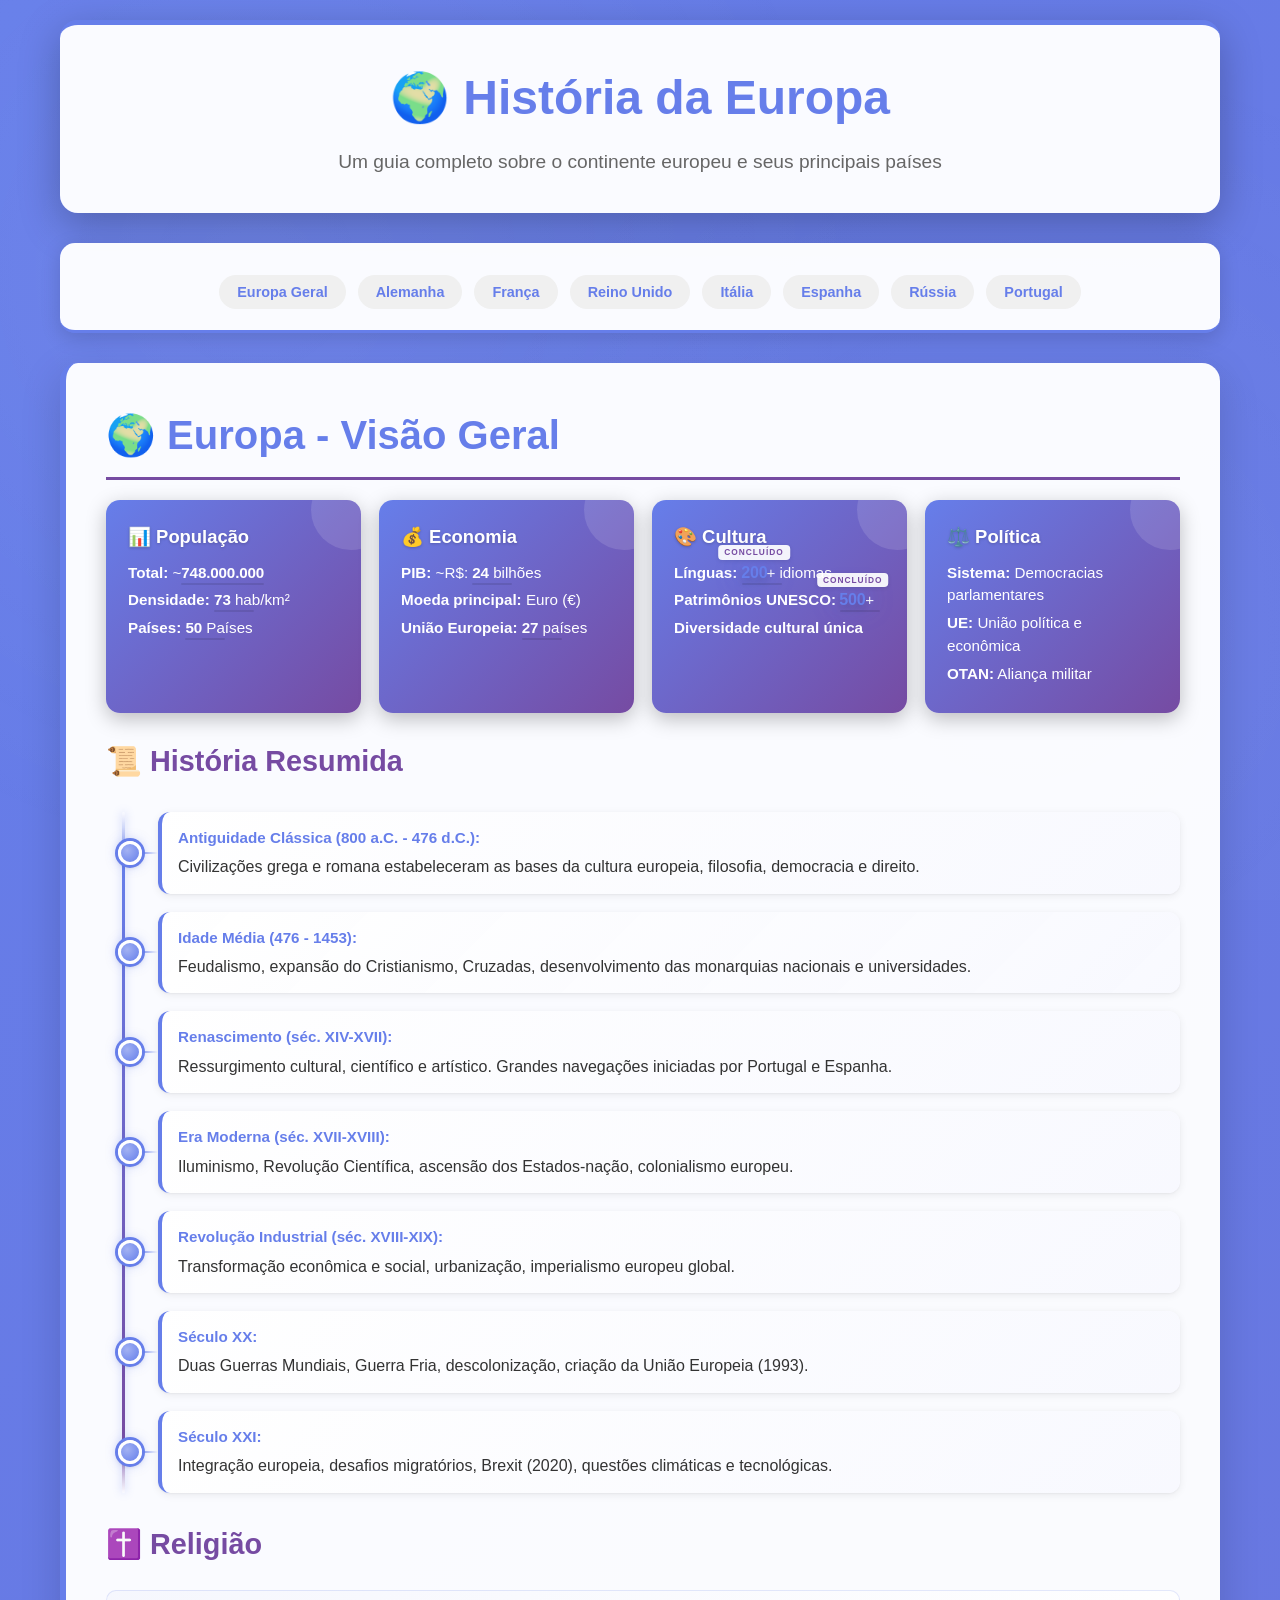
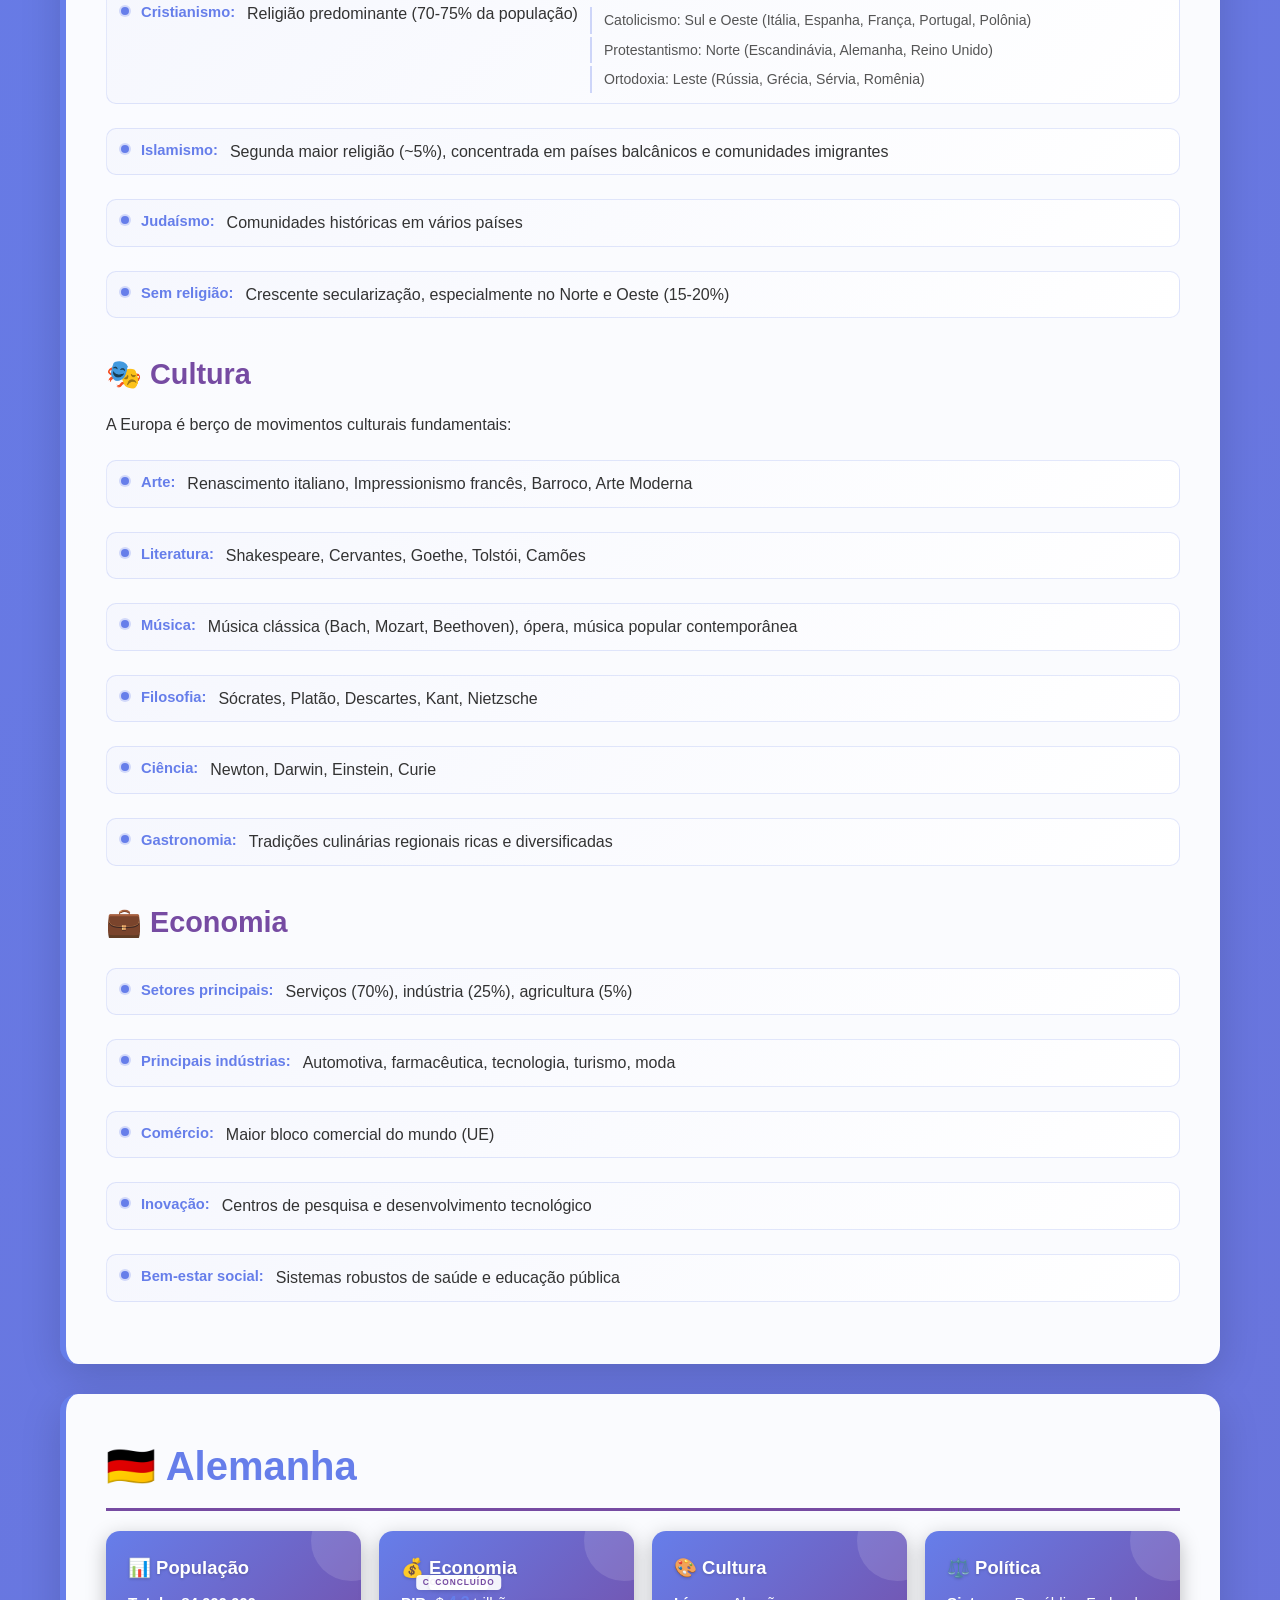
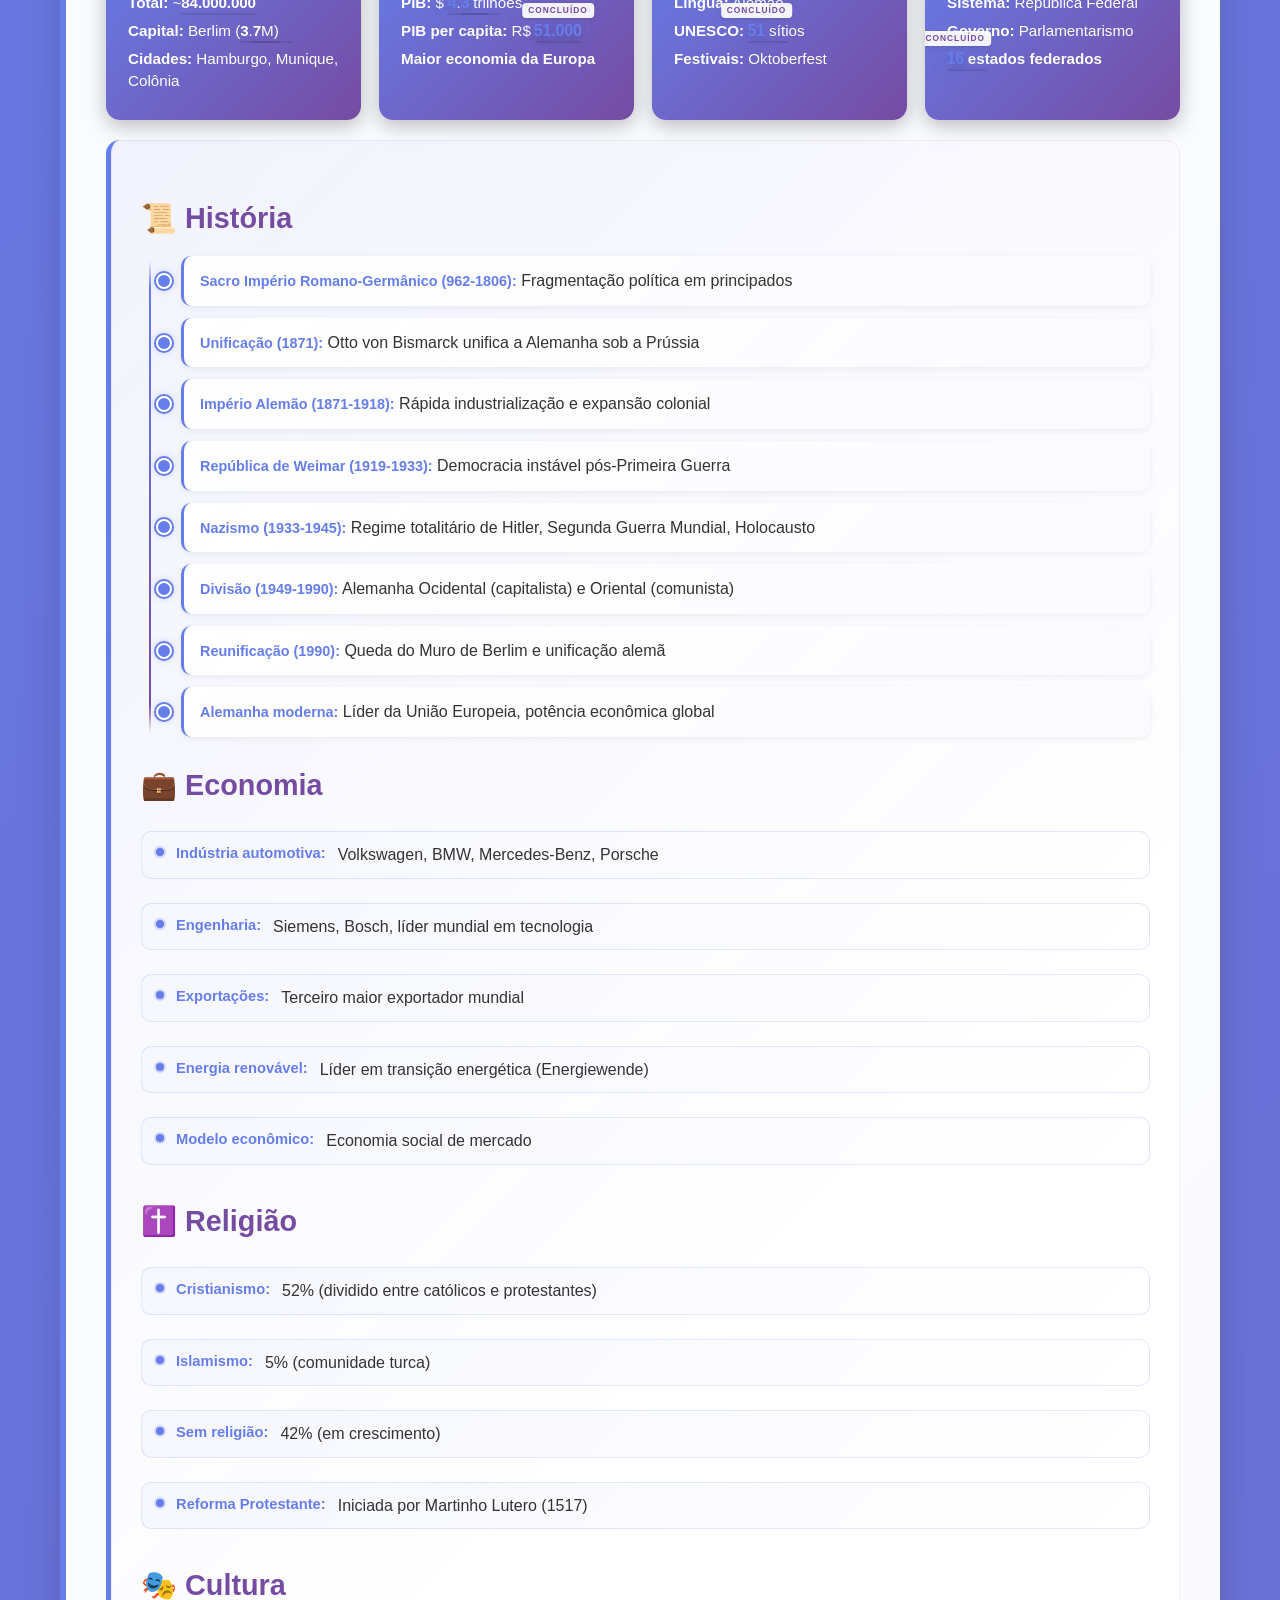
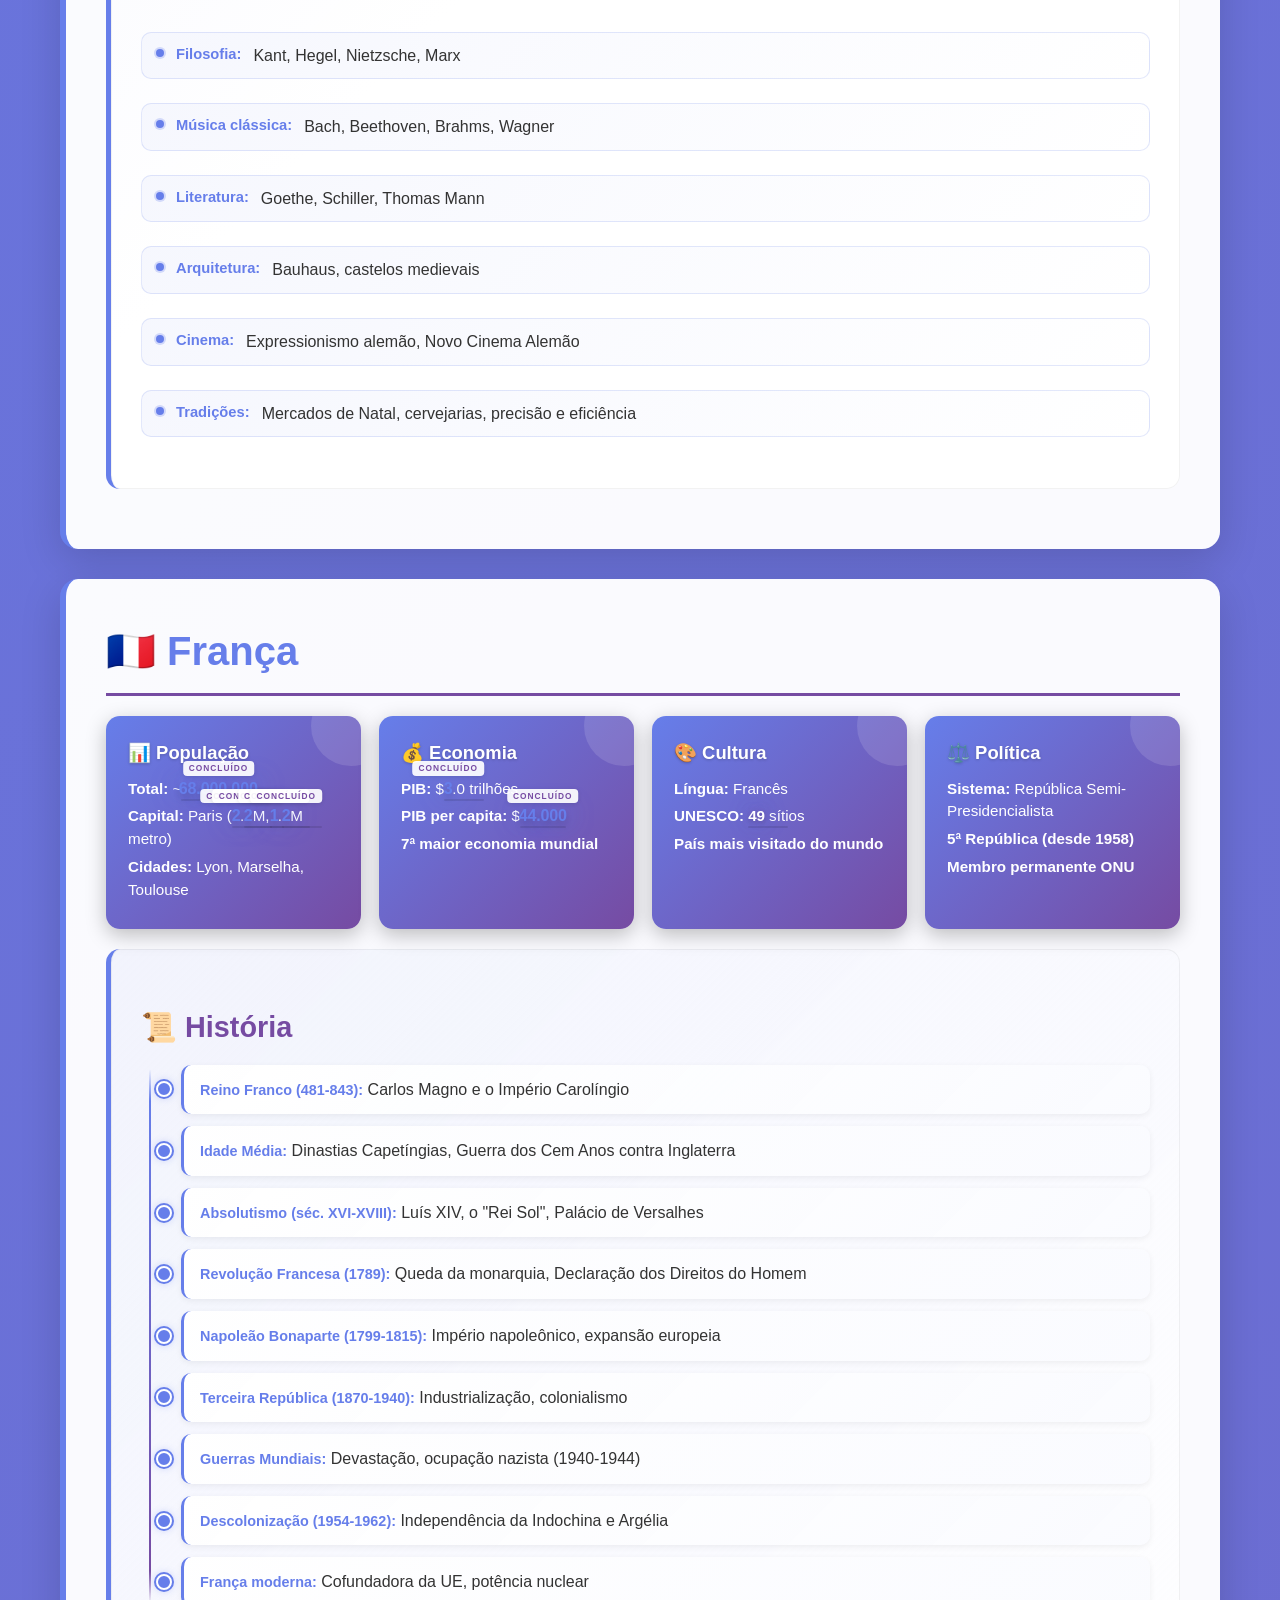
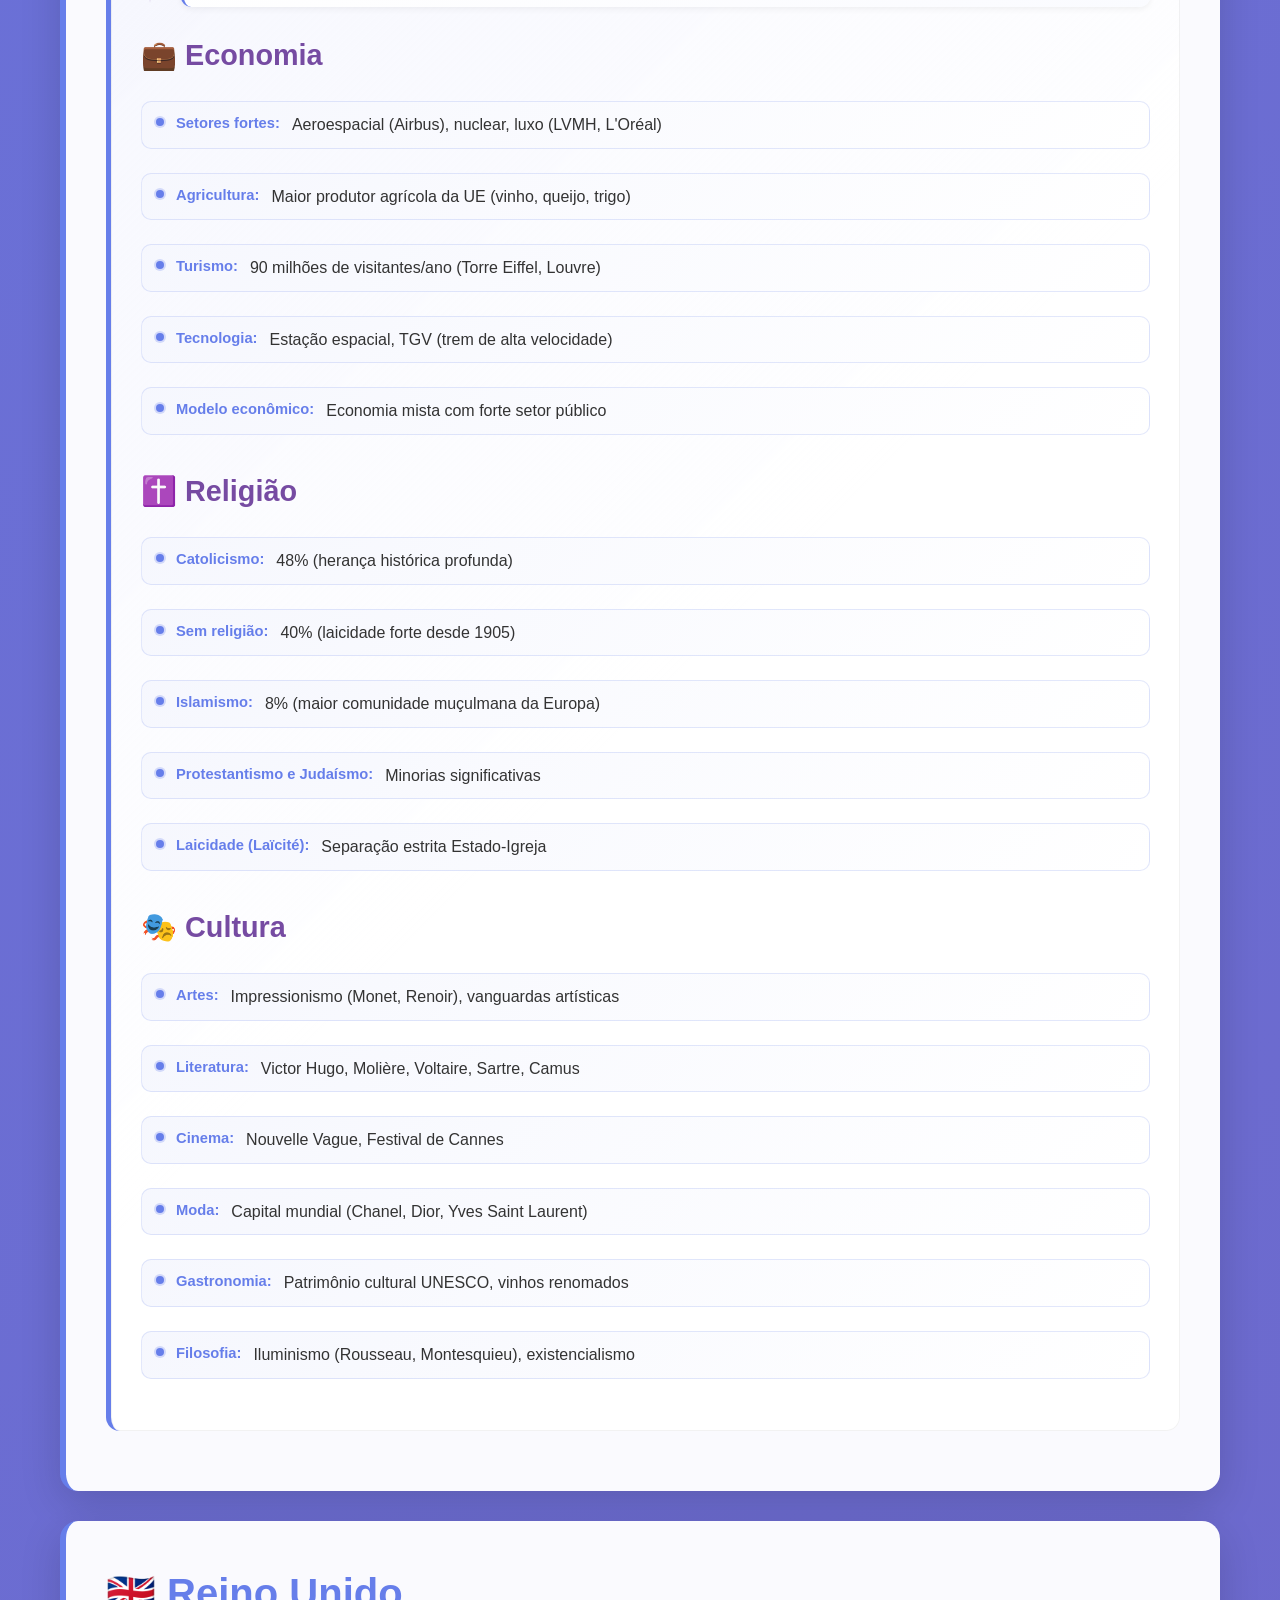
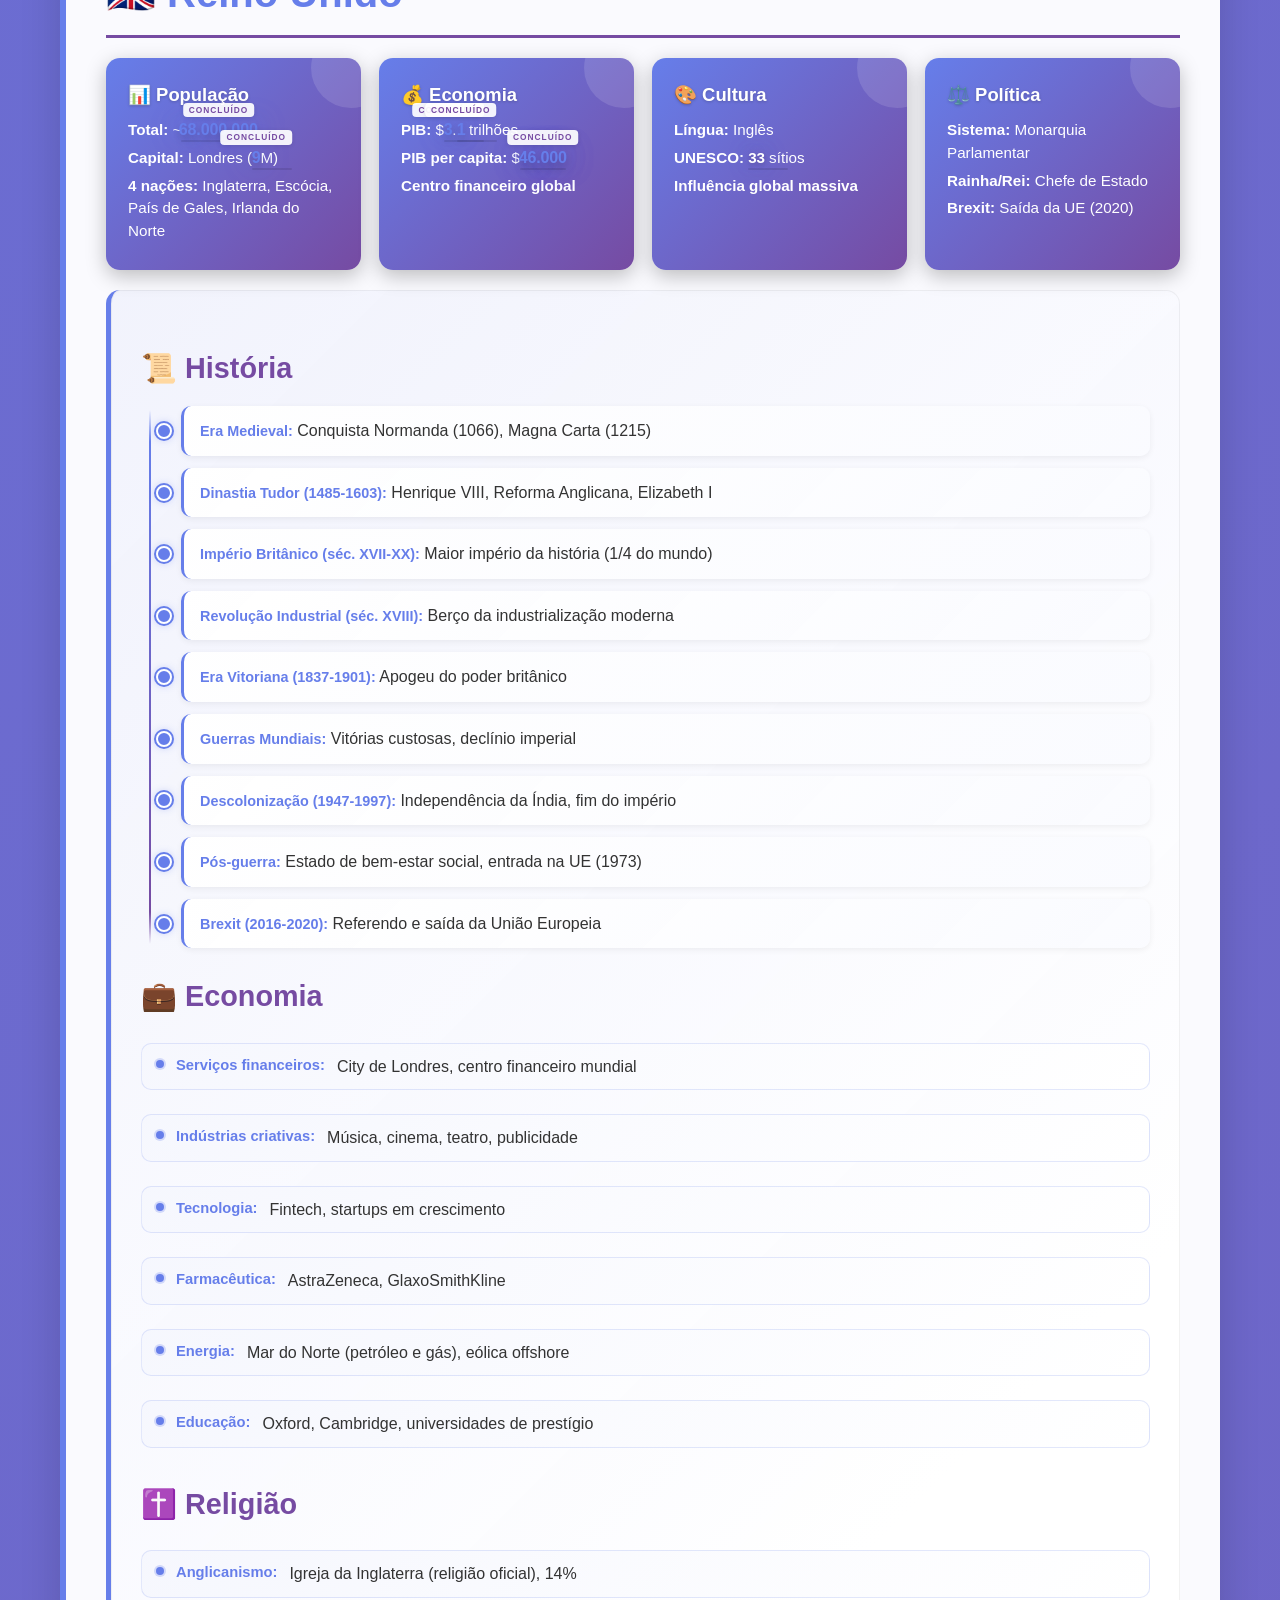
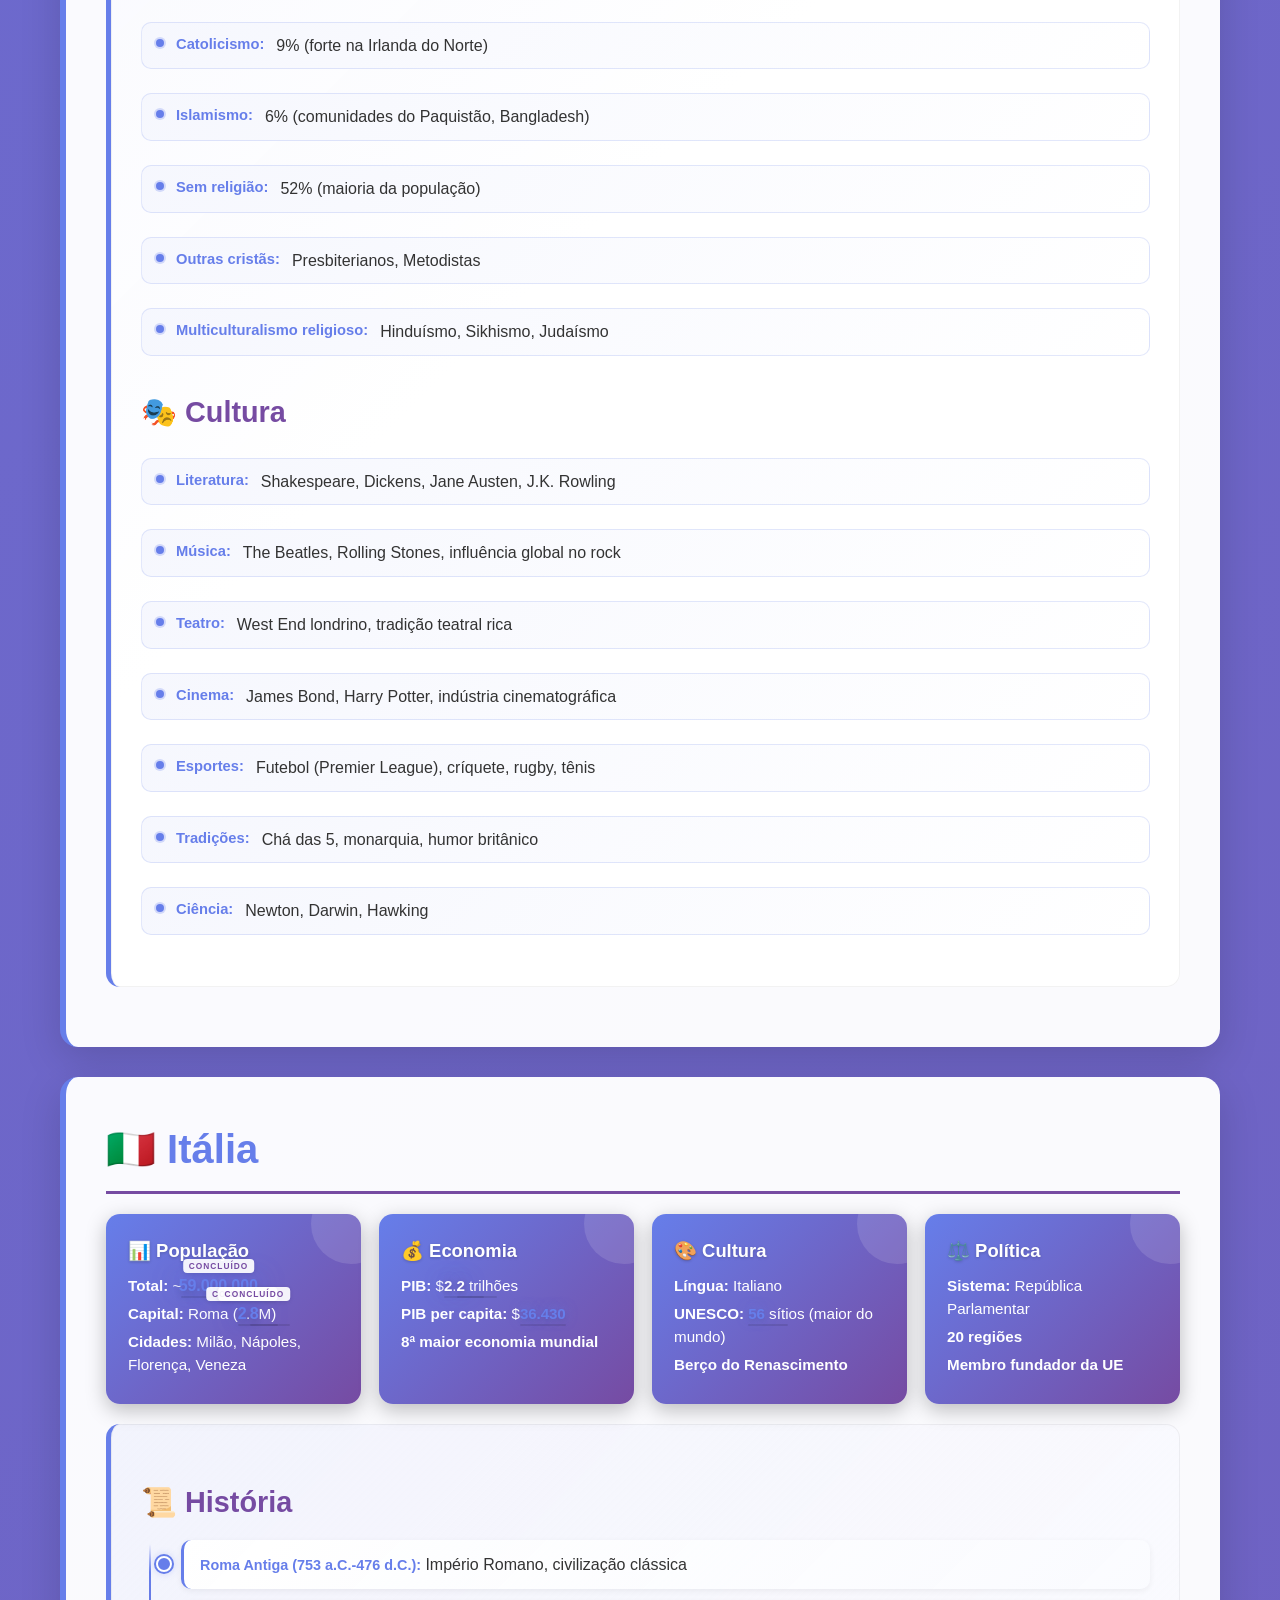
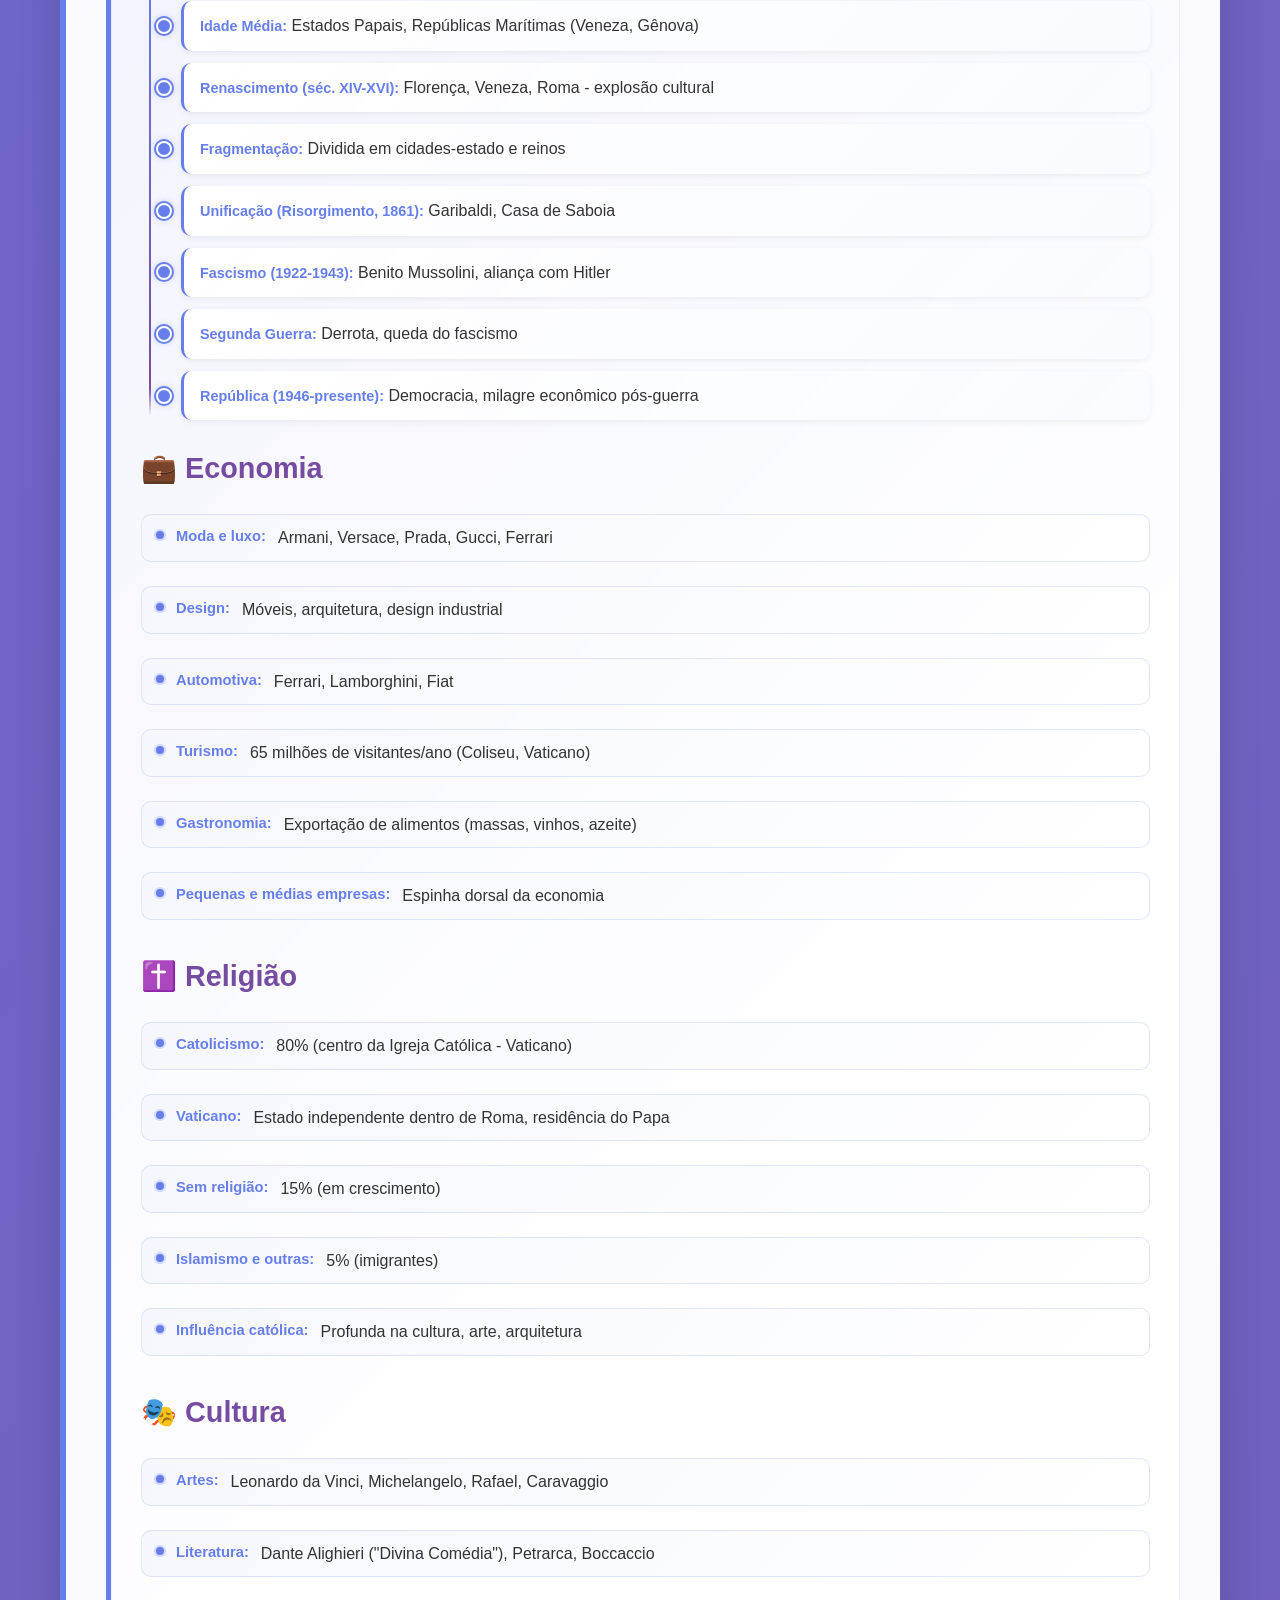
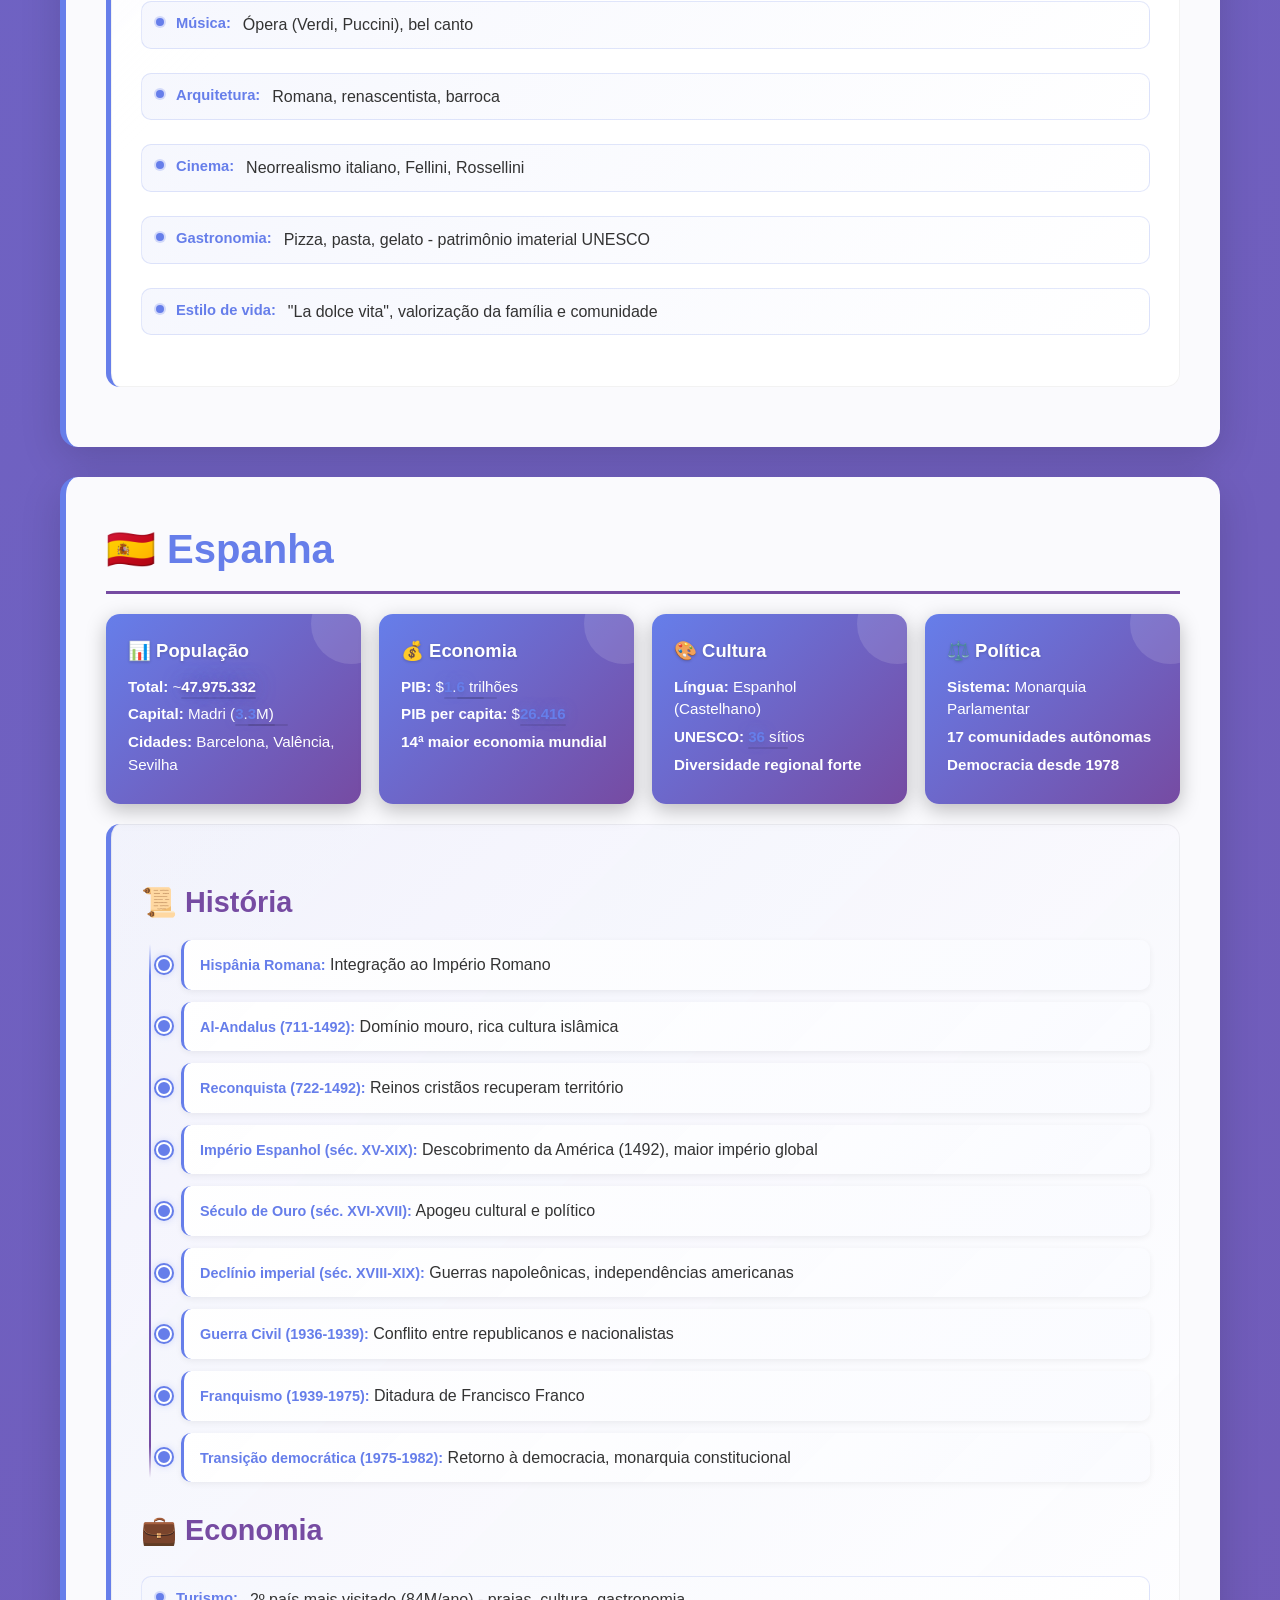
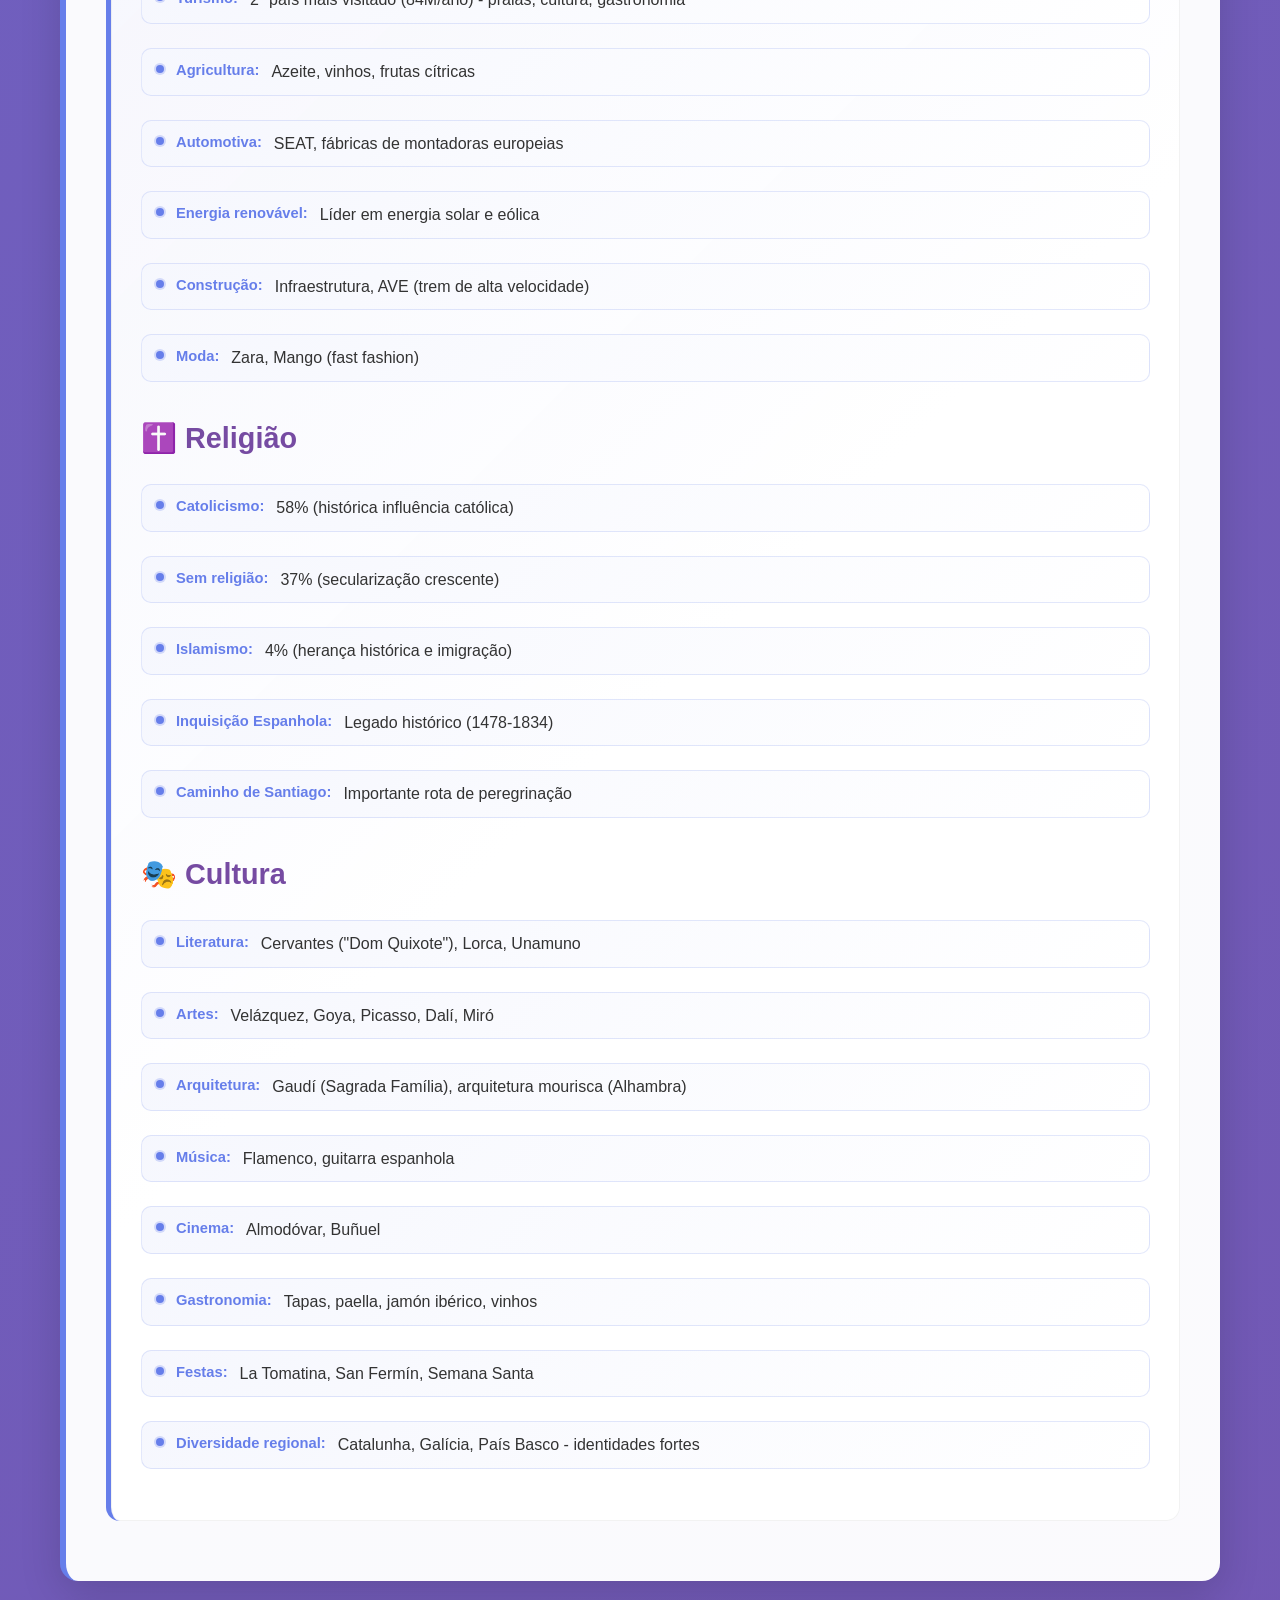
==== index2.html @ 4f0f4bb1 "Site v1" ====
<!DOCTYPE html>
<html lang="pt-BR">
<head>
    <meta charset="UTF-8">
    <meta name="viewport" content="width=device-width, initial-scale=1.0">
    <link rel="apple-touch-icon" sizes="180x180" href="favicon_4.png">
    <link rel="icon" type="image/png" sizes="32x32" href="favicon_4.png">
    <link rel="icon" type="image/png" sizes="16x16" href="favicon_4.png">
    <title>História da Europa - Guia Completo</title>
    <link rel="stylesheet" href="style2.css">
</head>
<body>
    <div id="badge-pais"></div>
    <div class="container">
        <header>
            <h1>🌍 História da Europa</h1>
            <p>Um guia completo sobre o continente europeu e seus principais países</p>
        </header>

        <nav aria-label="Seções principais">
            <button class="nav-hamburger" id="nav-hamburger" aria-label="Abrir menu" aria-expanded="false">
                <span></span><span></span><span></span>
            </button>
            <ul id="nav-lista">
                <li><a href="#europa-geral">Europa Geral</a></li>
                <li><a href="#alemanha">Alemanha</a></li>
                <li><a href="#franca">França</a></li>
                <li><a href="#reino-unido">Reino Unido</a></li>
                <li><a href="#italia">Itália</a></li>
                <li><a href="#espanha">Espanha</a></li>
                <li><a href="#russia">Rússia</a></li>
                <li><a href="#portugal">Portugal</a></li>
            </ul>
        </nav>

        <!-- EUROPA GERAL -->
        <section id="europa-geral" class="section">
            <h2>🌍 Europa - Visão Geral</h2>
            
            <div class="info-grid">
                <div class="info-card">
                    <h4>📊 População</h4>
                    <p><strong>Total:</strong> ~<span class="contador" data-valor="748000000"></span></p>
                    <p><strong>Densidade:</strong> <span class="contador" data-valor="73" data-duracao="2500"></span> hab/km²</p>
                    <p><strong>Países:</strong> <span class="contador" data-valor="50" data-duracao="3000"></span> Países</p>
                </div>
                <div class="info-card">
                    <h4>💰 Economia</h4>
                    <p><strong>PIB:</strong> ~R$: <span class="contador" data-valor="24" data-duracao="3500"></span> bilhões</p>
                    <p><strong>Moeda principal:</strong> Euro (€)</p>
                    <p><strong>União Europeia:</strong> <span class="contador" data-valor="27" data-duracao="4000"></span> países</p>
                </div>
                <div class="info-card">
                    <h4>🎨 Cultura</h4>
                    <p><strong>Línguas:</strong> <span class="contador" data-valor="200" data-duracao="4500"></span>+ idiomas</p>
                    <p><strong>Patrimônios UNESCO:</strong> <span class="contador" data-valor="500" data-duracao="5000"></span>+</p>
                    <p><strong>Diversidade cultural única</strong></p>
                </div>
                <div class="info-card">
                    <h4>⚖️ Política</h4>
                    <p><strong>Sistema:</strong> Democracias parlamentares</p>
                    <p><strong>UE:</strong> União política e econômica</p>
                    <p><strong>OTAN:</strong> Aliança militar</p>
                </div>
            </div>

            <h3>📜 História Resumida</h3>
            <div class="timeline">
                <div class="timeline-item">
                    <strong>Antiguidade Clássica (800 a.C. - 476 d.C.):</strong> Civilizações grega e romana estabeleceram as bases da cultura europeia, filosofia, democracia e direito.
                </div>
                <div class="timeline-item">
                    <strong>Idade Média (476 - 1453):</strong> Feudalismo, expansão do Cristianismo, Cruzadas, desenvolvimento das monarquias nacionais e universidades.
                </div>
                <div class="timeline-item">
                    <strong>Renascimento (séc. XIV-XVII):</strong> Ressurgimento cultural, científico e artístico. Grandes navegações iniciadas por Portugal e Espanha.
                </div>
                <div class="timeline-item">
                    <strong>Era Moderna (séc. XVII-XVIII):</strong> Iluminismo, Revolução Científica, ascensão dos Estados-nação, colonialismo europeu.
                </div>
                <div class="timeline-item">
                    <strong>Revolução Industrial (séc. XVIII-XIX):</strong> Transformação econômica e social, urbanização, imperialismo europeu global.
                </div>
                <div class="timeline-item">
                    <strong>Século XX:</strong> Duas Guerras Mundiais, Guerra Fria, descolonização, criação da União Europeia (1993).
                </div>
                <div class="timeline-item">
                    <strong>Século XXI:</strong> Integração europeia, desafios migratórios, Brexit (2020), questões climáticas e tecnológicas.
                </div>
            </div>

            <h3>✝️ Religião</h3>
            <ul class="lista-conteudo">
                <li class="item-conteudo"><strong>Cristianismo:</strong> Religião predominante (70-75% da população)
                        <ul>
                            <li>Catolicismo: Sul e Oeste (Itália, Espanha, França, Portugal, Polônia)</li>
                            <li>Protestantismo: Norte (Escandinávia, Alemanha, Reino Unido)</li>
                            <li>Ortodoxia: Leste (Rússia, Grécia, Sérvia, Romênia)</li>
                        </ul>
                    </li>
                <li class="item-conteudo"><strong>Islamismo:</strong> Segunda maior religião (~5%), concentrada em países balcânicos e comunidades imigrantes</li>
                <li class="item-conteudo"><strong>Judaísmo:</strong> Comunidades históricas em vários países</li>
                <li class="item-conteudo"><strong>Sem religião:</strong> Crescente secularização, especialmente no Norte e Oeste (15-20%)</li>
            </ul>

            <h3>🎭 Cultura</h3>
            <p>A Europa é berço de movimentos culturais fundamentais:</p>
            <ul class="lista-conteudo">
                <li class="item-conteudo"><strong>Arte:</strong> Renascimento italiano, Impressionismo francês, Barroco, Arte Moderna</li>
                <li class="item-conteudo"><strong>Literatura:</strong> Shakespeare, Cervantes, Goethe, Tolstói, Camões</li>
                <li class="item-conteudo"><strong>Música:</strong> Música clássica (Bach, Mozart, Beethoven), ópera, música popular contemporânea</li>
                <li class="item-conteudo"><strong>Filosofia:</strong> Sócrates, Platão, Descartes, Kant, Nietzsche</li>
                <li class="item-conteudo"><strong>Ciência:</strong> Newton, Darwin, Einstein, Curie</li>
                <li class="item-conteudo"><strong>Gastronomia:</strong> Tradições culinárias regionais ricas e diversificadas</li>
            </ul>

            <h3>💼 Economia</h3>
            <ul class="lista-conteudo">
                <li class="item-conteudo"><strong>Setores principais:</strong> Serviços (70%), indústria (25%), agricultura (5%)</li>
                <li class="item-conteudo"><strong>Principais indústrias:</strong> Automotiva, farmacêutica, tecnologia, turismo, moda</li>
                <li class="item-conteudo"><strong>Comércio:</strong> Maior bloco comercial do mundo (UE)</li>
                <li class="item-conteudo"><strong>Inovação:</strong> Centros de pesquisa e desenvolvimento tecnológico</li>
                <li class="item-conteudo"><strong>Bem-estar social:</strong> Sistemas robustos de saúde e educação pública</li>
            </ul>
        </section>

        <!-- ALEMANHA -->
        <section id="alemanha" class="section">
            <h2>🇩🇪 Alemanha</h2>
            
            <div class="info-grid">
                <div class="info-card">
                    <h4>📊 População</h4>
                    <p><strong>Total:</strong> ~<span class="contador" data-valor="84000000">0</span></p>
                    <p><strong>Capital:</strong> Berlim (<span class="contador" data-valor="3" data-duracao="2500"></span></span>.<span class="contador" data-valor="7" data-duracao="2500">0</span>M)</p>
                    <p><strong>Cidades:</strong> Hamburgo, Munique, Colônia</p>
                </div>
                <div class="info-card">
                    <h4>💰 Economia</h4>
                    <p><strong>PIB:</strong> $ <span class="contador" data-valor="4" data-duracao="3000"> 0</span>.<span class="contador" data-valor="3" data-duracao="3000"></span> trilhões</p>
                    <p><strong>PIB per capita:</strong> R$ <span class="contador" data-valor="51000" data-duracao="3500"></span></p>
                    <p><strong>Maior economia da Europa</strong></p>
                </div>
                <div class="info-card">
                    <h4>🎨 Cultura</h4>
                    <p><strong>Língua:</strong> Alemão</p>
                    <p><strong>UNESCO:</strong> <span class="contador" data-valor="51" data-duracao="4000"></span> sítios</p>
                    <p><strong>Festivais:</strong> Oktoberfest</p>
                </div>
                <div class="info-card">
                    <h4>⚖️ Política</h4>
                    <p><strong>Sistema:</strong> República Federal</p>
                    <p><strong>Governo:</strong> Parlamentarismo</p>
                    <p><strong><span class="contador" data-valor="16" data-duracao="4500"></span> estados federados</strong></p>
                </div>
            </div>

            <div class="country-card">
                <h3>📜 História</h3>
                <ul class="timeline-historia">
                    <li class="item-historia"><strong>Sacro Império Romano-Germânico (962-1806):</strong> Fragmentação política em principados</li>
                    <li class="item-historia"><strong>Unificação (1871):</strong> Otto von Bismarck unifica a Alemanha sob a Prússia</li>
                    <li class="item-historia"><strong>Império Alemão (1871-1918):</strong> Rápida industrialização e expansão colonial</li>
                    <li class="item-historia"><strong>República de Weimar (1919-1933):</strong> Democracia instável pós-Primeira Guerra</li>
                    <li class="item-historia"><strong>Nazismo (1933-1945):</strong> Regime totalitário de Hitler, Segunda Guerra Mundial, Holocausto</li>
                    <li class="item-historia"><strong>Divisão (1949-1990):</strong> Alemanha Ocidental (capitalista) e Oriental (comunista)</li>
                    <li class="item-historia"><strong>Reunificação (1990):</strong> Queda do Muro de Berlim e unificação alemã</li>
                    <li class="item-historia"><strong>Alemanha moderna:</strong> Líder da União Europeia, potência econômica global</li>
                </ul>

                <h3>💼 Economia</h3>
                <ul class="lista-conteudo">
                    <li class="item-conteudo"><strong>Indústria automotiva:</strong> Volkswagen, BMW, Mercedes-Benz, Porsche</li>
                    <li class="item-conteudo"><strong>Engenharia:</strong> Siemens, Bosch, líder mundial em tecnologia</li>
                    <li class="item-conteudo"><strong>Exportações:</strong> Terceiro maior exportador mundial</li>
                    <li class="item-conteudo"><strong>Energia renovável:</strong> Líder em transição energética (Energiewende)</li>
                    <li class="item-conteudo"><strong>Modelo econômico:</strong> Economia social de mercado</li>
                </ul>

                <h3>✝️ Religião</h3>
                <ul class="lista-conteudo">
                    <li class="item-conteudo"><strong>Cristianismo:</strong> 52% (dividido entre católicos e protestantes)</li>
                    <li class="item-conteudo"><strong>Islamismo:</strong> 5% (comunidade turca)</li>
                    <li class="item-conteudo"><strong>Sem religião:</strong> 42% (em crescimento)</li>
                    <li class="item-conteudo"><strong>Reforma Protestante:</strong> Iniciada por Martinho Lutero (1517)</li>
                </ul>

                <h3>🎭 Cultura</h3>
                <ul class="lista-conteudo">
                    <li class="item-conteudo"><strong>Filosofia:</strong> Kant, Hegel, Nietzsche, Marx</li>
                    <li class="item-conteudo"><strong>Música clássica:</strong> Bach, Beethoven, Brahms, Wagner</li>
                    <li class="item-conteudo"><strong>Literatura:</strong> Goethe, Schiller, Thomas Mann</li>
                    <li class="item-conteudo"><strong>Arquitetura:</strong> Bauhaus, castelos medievais</li>
                    <li class="item-conteudo"><strong>Cinema:</strong> Expressionismo alemão, Novo Cinema Alemão</li>
                    <li class="item-conteudo"><strong>Tradições:</strong> Mercados de Natal, cervejarias, precisão e eficiência</li>
                </ul>
            </div>
        </section>

        <!-- FRANÇA -->
        <section id="franca" class="section">
            <h2>🇫🇷 França</h2>
            
            <div class="info-grid">
                <div class="info-card">
                    <h4>📊 População</h4>
                    <p><strong>Total:</strong> ~<span class="contador" data-valor="68000000">0</span></p>
                    <p><strong>Capital:</strong> Paris (<span class="contador" data-valor="2" data-duracao="2500">0</span>.<span class="contador" data-valor="2" data-duracao="2500">0</span>M,<span class="contador" data-valor="1" data-duracao="3000">0</span>.<span class="contador" data-valor="2" data-duracao="3000">0</span>M metro)</p>
                    <p><strong>Cidades:</strong> Lyon, Marselha, Toulouse</p>
                </div>
                <div class="info-card">
                    <h4>💰 Economia</h4>
                    <p><strong>PIB:</strong> $<span class="contador" data-valor="3" data-duracao="3500">0</span>.0 trilhões</p>
                    <p><strong>PIB per capita:</strong> $<span class="contador" data-valor="44000" data-duracao="4000"></span></p>
                    <p><strong>7ª maior economia mundial</strong></p>
                </div>
                <div class="info-card">
                    <h4>🎨 Cultura</h4>
                    <p><strong>Língua:</strong> Francês</p>
                    <p><strong>UNESCO:</strong> <span class="contador" data-valor="49" data-duracao="4500">0</span> sítios</p>
                    <p><strong>País mais visitado do mundo</strong></p>
                </div>
                <div class="info-card">
                    <h4>⚖️ Política</h4>
                    <p><strong>Sistema:</strong> República Semi-Presidencialista</p>
                    <p><strong>5ª República (desde 1958)</strong></p>
                    <p><strong>Membro permanente ONU</strong></p>
                </div>
            </div>

            <div class="country-card">
                <h3>📜 História</h3>
                <ul class="timeline-historia">
                    <li class="item-historia"><strong>Reino Franco (481-843):</strong> Carlos Magno e o Império Carolíngio</li>
                    <li class="item-historia"><strong>Idade Média:</strong> Dinastias Capetíngias, Guerra dos Cem Anos contra Inglaterra</li>
                    <li class="item-historia"><strong>Absolutismo (séc. XVI-XVIII):</strong> Luís XIV, o "Rei Sol", Palácio de Versalhes</li>
                    <li class="item-historia"><strong>Revolução Francesa (1789):</strong> Queda da monarquia, Declaração dos Direitos do Homem</li>
                    <li class="item-historia"><strong>Napoleão Bonaparte (1799-1815):</strong> Império napoleônico, expansão europeia</li>
                    <li class="item-historia"><strong>Terceira República (1870-1940):</strong> Industrialização, colonialismo</li>
                    <li class="item-historia"><strong>Guerras Mundiais:</strong> Devastação, ocupação nazista (1940-1944)</li>
                    <li class="item-historia"><strong>Descolonização (1954-1962):</strong> Independência da Indochina e Argélia</li>
                    <li class="item-historia"><strong>França moderna:</strong> Cofundadora da UE, potência nuclear</li>
                </ul>

                <h3>💼 Economia</h3>
                <ul class="lista-conteudo">
                    <li class="item-conteudo"><strong>Setores fortes:</strong> Aeroespacial (Airbus), nuclear, luxo (LVMH, L'Oréal)</li>
                    <li class="item-conteudo"><strong>Agricultura:</strong> Maior produtor agrícola da UE (vinho, queijo, trigo)</li>
                    <li class="item-conteudo"><strong>Turismo:</strong> 90 milhões de visitantes/ano (Torre Eiffel, Louvre)</li>
                    <li class="item-conteudo"><strong>Tecnologia:</strong> Estação espacial, TGV (trem de alta velocidade)</li>
                    <li class="item-conteudo"><strong>Modelo econômico:</strong> Economia mista com forte setor público</li>
                </ul>

                <h3>✝️ Religião</h3>
                <ul class="lista-conteudo">
                    <li class="item-conteudo"><strong>Catolicismo:</strong> 48% (herança histórica profunda)</li>
                    <li class="item-conteudo"><strong>Sem religião:</strong> 40% (laicidade forte desde 1905)</li>
                    <li class="item-conteudo"><strong>Islamismo:</strong> 8% (maior comunidade muçulmana da Europa)</li>
                    <li class="item-conteudo"><strong>Protestantismo e Judaísmo:</strong> Minorias significativas</li>
                    <li class="item-conteudo"><strong>Laicidade (Laïcité):</strong> Separação estrita Estado-Igreja</li>
                </ul>

                <h3>🎭 Cultura</h3>
                <ul class="lista-conteudo">
                    <li class="item-conteudo"><strong>Artes:</strong> Impressionismo (Monet, Renoir), vanguardas artísticas</li>
                    <li class="item-conteudo"><strong>Literatura:</strong> Victor Hugo, Molière, Voltaire, Sartre, Camus</li>
                    <li class="item-conteudo"><strong>Cinema:</strong> Nouvelle Vague, Festival de Cannes</li>
                    <li class="item-conteudo"><strong>Moda:</strong> Capital mundial (Chanel, Dior, Yves Saint Laurent)</li>
                    <li class="item-conteudo"><strong>Gastronomia:</strong> Patrimônio cultural UNESCO, vinhos renomados</li>
                    <li class="item-conteudo"><strong>Filosofia:</strong> Iluminismo (Rousseau, Montesquieu), existencialismo</li>
                </ul>
            </div>
        </section>

        <!-- REINO UNIDO -->
        <section id="reino-unido" class="section">
            <h2>🇬🇧 Reino Unido</h2>
            
            <div class="info-grid">
                <div class="info-card">
                    <h4>📊 População</h4>
                    <p><strong>Total:</strong> ~<span class="contador" data-valor="68000000">0</span></p>
                    <p><strong>Capital:</strong> Londres (<span class="contador" data-valor="9" data-duracao="2500">0</span>M)</p>
                    <p><strong>4 nações:</strong> Inglaterra, Escócia, País de Gales, Irlanda do Norte</p>
                </div>
                <div class="info-card">
                    <h4>💰 Economia</h4>
                    <p><strong>PIB:</strong> $<span class="contador" data-valor="3" data-duracao="3000">0</span>.<span class="contador" data-valor="1" data-duracao="3000">0</span> trilhões</p>
                    <p><strong>PIB per capita:</strong> $<span class="contador" data-valor="46000" data-duracao="3500">0</span></p>
                    <p><strong>Centro financeiro global</strong></p>
                </div>
                <div class="info-card">
                    <h4>🎨 Cultura</h4>
                    <p><strong>Língua:</strong> Inglês</p>
                    <p><strong>UNESCO:</strong> <span class="contador" data-valor="33" data-duracao="4000">0</span> sítios</p>
                    <p><strong>Influência global massiva</strong></p>
                </div>
                <div class="info-card">
                    <h4>⚖️ Política</h4>
                    <p><strong>Sistema:</strong> Monarquia Parlamentar</p>
                    <p><strong>Rainha/Rei:</strong> Chefe de Estado</p>
                    <p><strong>Brexit:</strong> Saída da UE (2020)</p>
                </div>
            </div>

            <div class="country-card">
                <h3>📜 História</h3>
                <ul class="timeline-historia">
                    <li class="item-historia"><strong>Era Medieval:</strong> Conquista Normanda (1066), Magna Carta (1215)</li>
                    <li class="item-historia"><strong>Dinastia Tudor (1485-1603):</strong> Henrique VIII, Reforma Anglicana, Elizabeth I</li>
                    <li class="item-historia"><strong>Império Britânico (séc. XVII-XX):</strong> Maior império da história (1/4 do mundo)</li>
                    <li class="item-historia"><strong>Revolução Industrial (séc. XVIII):</strong> Berço da industrialização moderna</li>
                    <li class="item-historia"><strong>Era Vitoriana (1837-1901):</strong> Apogeu do poder britânico</li>
                    <li class="item-historia"><strong>Guerras Mundiais:</strong> Vitórias custosas, declínio imperial</li>
                    <li class="item-historia"><strong>Descolonização (1947-1997):</strong> Independência da Índia, fim do império</li>
                    <li class="item-historia"><strong>Pós-guerra:</strong> Estado de bem-estar social, entrada na UE (1973)</li>
                    <li class="item-historia"><strong>Brexit (2016-2020):</strong> Referendo e saída da União Europeia</li>
                </ul>

                <h3>💼 Economia</h3>
                <ul class="lista-conteudo">
                    <li class="item-conteudo"><strong>Serviços financeiros:</strong> City de Londres, centro financeiro mundial</li>
                    <li class="item-conteudo"><strong>Indústrias criativas:</strong> Música, cinema, teatro, publicidade</li>
                    <li class="item-conteudo"><strong>Tecnologia:</strong> Fintech, startups em crescimento</li>
                    <li class="item-conteudo"><strong>Farmacêutica:</strong> AstraZeneca, GlaxoSmithKline</li>
                    <li class="item-conteudo"><strong>Energia:</strong> Mar do Norte (petróleo e gás), eólica offshore</li>
                    <li class="item-conteudo"><strong>Educação:</strong> Oxford, Cambridge, universidades de prestígio</li>
                </ul>

                <h3>✝️ Religião</h3>
                <ul class="lista-conteudo">
                    <li class="item-conteudo"><strong>Anglicanismo:</strong> Igreja da Inglaterra (religião oficial), 14%</li>
                    <li class="item-conteudo"><strong>Catolicismo:</strong> 9% (forte na Irlanda do Norte)</li>
                    <li class="item-conteudo"><strong>Islamismo:</strong> 6% (comunidades do Paquistão, Bangladesh)</li>
                    <li class="item-conteudo"><strong>Sem religião:</strong> 52% (maioria da população)</li>
                    <li class="item-conteudo"><strong>Outras cristãs:</strong> Presbiterianos, Metodistas</li>
                    <li class="item-conteudo"><strong>Multiculturalismo religioso:</strong> Hinduísmo, Sikhismo, Judaísmo</li>
                </ul>

                <h3>🎭 Cultura</h3>
                <ul class="lista-conteudo">
                    <li class="item-conteudo"><strong>Literatura:</strong> Shakespeare, Dickens, Jane Austen, J.K. Rowling</li>
                    <li class="item-conteudo"><strong>Música:</strong> The Beatles, Rolling Stones, influência global no rock</li>
                    <li class="item-conteudo"><strong>Teatro:</strong> West End londrino, tradição teatral rica</li>
                    <li class="item-conteudo"><strong>Cinema:</strong> James Bond, Harry Potter, indústria cinematográfica</li>
                    <li class="item-conteudo"><strong>Esportes:</strong> Futebol (Premier League), críquete, rugby, tênis</li>
                    <li class="item-conteudo"><strong>Tradições:</strong> Chá das 5, monarquia, humor britânico</li>
                    <li class="item-conteudo"><strong>Ciência:</strong> Newton, Darwin, Hawking</li>
                </ul>
            </div>
        </section>

        <!-- ITÁLIA -->
        <section id="italia" class="section">
            <h2>🇮🇹 Itália</h2>
            
            <div class="info-grid">
                <div class="info-card">
                    <h4>📊 População</h4>
                    <p><strong>Total:</strong> ~<span class="contador" data-valor="59000000">0</span></p>
                    <p><strong>Capital:</strong> Roma (<span class="contador" data-valor="2" data-duracao="2500">0</span>.<span class="contador" data-valor="8" data-duracao="2500">0</span>M)</p>
                    <p><strong>Cidades:</strong> Milão, Nápoles, Florença, Veneza</p>
                </div>
                <div class="info-card">
                    <h4>💰 Economia</h4>
                    <p><strong>PIB:</strong> $<span class="contador" data-valor="2" data-duracao="3000">0</span>.<span class="contador" data-valor="2" data-duracao="3000">0</span> trilhões</p>
                    <p><strong>PIB per capita:</strong> $<span class="contador" data-valor="37000" data-duracao="3500">0</span></p>
                    <p><strong>8ª maior economia mundial</strong></p>
                </div>
                <div class="info-card">
                    <h4>🎨 Cultura</h4>
                    <p><strong>Língua:</strong> Italiano</p>
                    <p><strong>UNESCO:</strong> <span class="contador" data-valor="58" data-duracao="4000">0</span> sítios (maior do mundo)</p>
                    <p><strong>Berço do Renascimento</strong></p>
                </div>
                <div class="info-card">
                    <h4>⚖️ Política</h4>
                    <p><strong>Sistema:</strong> República Parlamentar</p>
                    <p><strong>20 regiões</strong></p>
                    <p><strong>Membro fundador da UE</strong></p>
                </div>
            </div>

            <div class="country-card">
                <h3>📜 História</h3>
                <ul class="timeline-historia">
                    <li class="item-historia"><strong>Roma Antiga (753 a.C.-476 d.C.):</strong> Império Romano, civilização clássica</li>
                    <li class="item-historia"><strong>Idade Média:</strong> Estados Papais, Repúblicas Marítimas (Veneza, Gênova)</li>
                    <li class="item-historia"><strong>Renascimento (séc. XIV-XVI):</strong> Florença, Veneza, Roma - explosão cultural</li>
                    <li class="item-historia"><strong>Fragmentação:</strong> Dividida em cidades-estado e reinos</li>
                    <li class="item-historia"><strong>Unificação (Risorgimento, 1861):</strong> Garibaldi, Casa de Saboia</li>
                    <li class="item-historia"><strong>Fascismo (1922-1943):</strong> Benito Mussolini, aliança com Hitler</li>
                    <li class="item-historia"><strong>Segunda Guerra:</strong> Derrota, queda do fascismo</li>
                    <li class="item-historia"><strong>República (1946-presente):</strong> Democracia, milagre econômico pós-guerra</li>
                </ul>

                <h3>💼 Economia</h3>
                <ul class="lista-conteudo">
                    <li class="item-conteudo"><strong>Moda e luxo:</strong> Armani, Versace, Prada, Gucci, Ferrari</li>
                    <li class="item-conteudo"><strong>Design:</strong> Móveis, arquitetura, design industrial</li>
                    <li class="item-conteudo"><strong>Automotiva:</strong> Ferrari, Lamborghini, Fiat</li>
                    <li class="item-conteudo"><strong>Turismo:</strong> 65 milhões de visitantes/ano (Coliseu, Vaticano)</li>
                    <li class="item-conteudo"><strong>Gastronomia:</strong> Exportação de alimentos (massas, vinhos, azeite)</li>
                    <li class="item-conteudo"><strong>Pequenas e médias empresas:</strong> Espinha dorsal da economia</li>
                </ul>

                <h3>✝️ Religião</h3>
                <ul class="lista-conteudo">
                    <li class="item-conteudo"><strong>Catolicismo:</strong> 80% (centro da Igreja Católica - Vaticano)</li>
                    <li class="item-conteudo"><strong>Vaticano:</strong> Estado independente dentro de Roma, residência do Papa</li>
                    <li class="item-conteudo"><strong>Sem religião:</strong> 15% (em crescimento)</li>
                    <li class="item-conteudo"><strong>Islamismo e outras:</strong> 5% (imigrantes)</li>
                    <li class="item-conteudo"><strong>Influência católica:</strong> Profunda na cultura, arte, arquitetura</li>
                </ul>

                <h3>🎭 Cultura</h3>
                <ul class="lista-conteudo">
                    <li class="item-conteudo"><strong>Artes:</strong> Leonardo da Vinci, Michelangelo, Rafael, Caravaggio</li>
                    <li class="item-conteudo"><strong>Literatura:</strong> Dante Alighieri ("Divina Comédia"), Petrarca, Boccaccio</li>
                    <li class="item-conteudo"><strong>Música:</strong> Ópera (Verdi, Puccini), bel canto</li>
                    <li class="item-conteudo"><strong>Arquitetura:</strong> Romana, renascentista, barroca</li>
                    <li class="item-conteudo"><strong>Cinema:</strong> Neorrealismo italiano, Fellini, Rossellini</li>
                    <li class="item-conteudo"><strong>Gastronomia:</strong> Pizza, pasta, gelato - patrimônio imaterial UNESCO</li>
                    <li class="item-conteudo"><strong>Estilo de vida:</strong> "La dolce vita", valorização da família e comunidade</li>
                </ul>
            </div>
        </section>

        <!-- ESPANHA -->
        <section id="espanha" class="section">
            <h2>🇪🇸 Espanha</h2>
            
            <div class="info-grid">
                <div class="info-card">
                    <h4>📊 População</h4>
                    <p><strong>Total:</strong> ~<span class="contador" data-valor="48000000">0</span></p>
                    <p><strong>Capital:</strong> Madri (<span class="contador" data-valor="3" data-duracao="2500">0</span>.<span class="contador" data-valor="3" data-duracao="2500">0</span>M)</p>
                    <p><strong>Cidades:</strong> Barcelona, Valência, Sevilha</p>
                </div>
                <div class="info-card">
                    <h4>💰 Economia</h4>
                    <p><strong>PIB:</strong> $<span class="contador" data-valor="1" data-duracao="3000">0</span>.<span class="contador" data-valor="6" data-duracao="3000">0</span> trilhões</p>
                    <p><strong>PIB per capita:</strong> $<span class="contador" data-valor="33000" data-duracao="3500">0</span></p>
                    <p><strong>14ª maior economia mundial</strong></p>
                </div>
                <div class="info-card">
                    <h4>🎨 Cultura</h4>
                    <p><strong>Língua:</strong> Espanhol (Castelhano)</p>
                    <p><strong>UNESCO:</strong> <span class="contador" data-valor="49" data-duracao="4000">0</span> sítios</p>
                    <p><strong>Diversidade regional forte</strong></p>
                </div>
                <div class="info-card">
                    <h4>⚖️ Política</h4>
                    <p><strong>Sistema:</strong> Monarquia Parlamentar</p>
                    <p><strong>17 comunidades autônomas</strong></p>
                    <p><strong>Democracia desde 1978</strong></p>
                </div>
            </div>

            <div class="country-card">
                <h3>📜 História</h3>
                <ul class="timeline-historia">
                    <li class="item-historia"><strong>Hispânia Romana:</strong> Integração ao Império Romano</li>
                    <li class="item-historia"><strong>Al-Andalus (711-1492):</strong> Domínio mouro, rica cultura islâmica</li>
                    <li class="item-historia"><strong>Reconquista (722-1492):</strong> Reinos cristãos recuperam território</li>
                    <li class="item-historia"><strong>Império Espanhol (séc. XV-XIX):</strong> Descobrimento da América (1492), maior império global</li>
                    <li class="item-historia"><strong>Século de Ouro (séc. XVI-XVII):</strong> Apogeu cultural e político</li>
                    <li class="item-historia"><strong>Declínio imperial (séc. XVIII-XIX):</strong> Guerras napoleônicas, independências americanas</li>
                    <li class="item-historia"><strong>Guerra Civil (1936-1939):</strong> Conflito entre republicanos e nacionalistas</li>
                    <li class="item-historia"><strong>Franquismo (1939-1975):</strong> Ditadura de Francisco Franco</li>
                    <li class="item-historia"><strong>Transição democrática (1975-1982):</strong> Retorno à democracia, monarquia constitucional</li>
                </ul>

                <h3>💼 Economia</h3>
                <ul class="lista-conteudo">
                    <li class="item-conteudo"><strong>Turismo:</strong> 2º país mais visitado (84M/ano) - praias, cultura, gastronomia</li>
                    <li class="item-conteudo"><strong>Agricultura:</strong> Azeite, vinhos, frutas cítricas</li>
                    <li class="item-conteudo"><strong>Automotiva:</strong> SEAT, fábricas de montadoras europeias</li>
                    <li class="item-conteudo"><strong>Energia renovável:</strong> Líder em energia solar e eólica</li>
                    <li class="item-conteudo"><strong>Construção:</strong> Infraestrutura, AVE (trem de alta velocidade)</li>
                    <li class="item-conteudo"><strong>Moda:</strong> Zara, Mango (fast fashion)</li>
                </ul>

                <h3>✝️ Religião</h3>
                <ul class="lista-conteudo">
                    <li class="item-conteudo"><strong>Catolicismo:</strong> 58% (histórica influência católica)</li>
                    <li class="item-conteudo"><strong>Sem religião:</strong> 37% (secularização crescente)</li>
                    <li class="item-conteudo"><strong>Islamismo:</strong> 4% (herança histórica e imigração)</li>
                    <li class="item-conteudo"><strong>Inquisição Espanhola:</strong> Legado histórico (1478-1834)</li>
                    <li class="item-conteudo"><strong>Caminho de Santiago:</strong> Importante rota de peregrinação</li>
                </ul>

                <h3>🎭 Cultura</h3>
                <ul class="lista-conteudo">
                    <li class="item-conteudo"><strong>Literatura:</strong> Cervantes ("Dom Quixote"), Lorca, Unamuno</li>
                    <li class="item-conteudo"><strong>Artes:</strong> Velázquez, Goya, Picasso, Dalí, Miró</li>
                    <li class="item-conteudo"><strong>Arquitetura:</strong> Gaudí (Sagrada Família), arquitetura mourisca (Alhambra)</li>
                    <li class="item-conteudo"><strong>Música:</strong> Flamenco, guitarra espanhola</li>
                    <li class="item-conteudo"><strong>Cinema:</strong> Almodóvar, Buñuel</li>
                    <li class="item-conteudo"><strong>Gastronomia:</strong> Tapas, paella, jamón ibérico, vinhos</li>
                    <li class="item-conteudo"><strong>Festas:</strong> La Tomatina, San Fermín, Semana Santa</li>
                    <li class="item-conteudo"><strong>Diversidade regional:</strong> Catalunha, Galícia, País Basco - identidades fortes</li>
                </ul>
            </div>
        </section>

        <!-- RÚSSIA -->
        <section id="russia" class="section">
            <h2>🇷🇺 Rússia</h2>
            
            <div class="info-grid">
                <div class="info-card">
                    <h4>📊 População</h4>
                    <p><strong>Total:</strong> ~<span class="contador" data-valor="144000000">0</span></p>
                    <p><strong>Capital:</strong> Moscou (<span class="contador" data-valor="13" data-duracao="2500">0</span>M)</p>
                    <p><strong>Maior país do mundo</strong></p>
                </div>
                <div class="info-card">
                    <h4>💰 Economia</h4>
                    <p><strong>PIB:</strong> $<span class="contador" data-valor="2" data-duracao="3000">0</span>.<span class="contador" data-valor="2" data-duracao="3000">0</span> trilhões</p>
                    <p><strong>Recursos naturais:</strong> Petróleo, gás</p>
                    <p><strong>11ª maior economia</strong></p>
                </div>
                <div class="info-card">
                    <h4>🎨 Cultura</h4>
                    <p><strong>Língua:</strong> Russo</p>
                    <p><strong>UNESCO:</strong> <span class="contador" data-valor="31" data-duracao="3500">0</span> sítios</p>
                    <p><strong>Rica tradição cultural</strong></p>
                </div>
                <div class="info-card">
                    <h4>⚖️ Política</h4>
                    <p><strong>Sistema:</strong> República Federal Semi-Presidencialista</p>
                    <p><strong><span class="contador" data-valor="85" data-duracao="4000">0</span> sujeitos federais</strong></p>
                    <p><strong>Membro permanente ONU</strong></p>
                </div>
            </div>

            <div class="country-card">
                <h3>📜 História</h3>
                <ul class="timeline-historia">
                    <li class="item-historia"><strong>Rus de Kiev (882-1240):</strong> Estado eslavo oriental, cristianização (988)</li>
                    <li class="item-historia"><strong>Jugo Mongol (1240-1480):</strong> Invasão e domínio dos tártaros</li>
                    <li class="item-historia"><strong>Grão-Ducado de Moscou:</strong> Expansão russa, libertação do jugo</li>
                    <li class="item-historia"><strong>Império Russo (1721-1917):</strong> Pedro, o Grande; Catarina, a Grande; expansão territorial</li>
                    <li class="item-historia"><strong>Século XIX:</strong> Guerras napoleônicas, abolição da servidão (1861)</li>
                    <li class="item-historia"><strong>Revolução Russa (1917):</strong> Queda do czarismo, Revolução Bolchevique</li>
                    <li class="item-historia"><strong>União Soviética (1922-1991):</strong> Comunismo, Stalin, industrialização forçada</li>
                    <li class="item-historia"><strong>Segunda Guerra Mundial:</strong> 27 milhões de mortos, vitória sobre nazismo</li>
                    <li class="item-historia"><strong>Guerra Fria (1947-1991):</strong> Superpotência rival dos EUA</li>
                    <li class="item-historia"><strong>Colapso soviético (1991):</strong> Dissolução da URSS, transição caótica</li>
                    <li class="item-historia"><strong>Rússia moderna:</strong> Putin, ressurgimento como potência regional</li>
                </ul>

                <h3>💼 Economia</h3>
                <ul class="lista-conteudo">
                    <li class="item-conteudo"><strong>Recursos naturais:</strong> Maior exportador de gás natural, 3º de petróleo</li>
                    <li class="item-conteudo"><strong>Mineração:</strong> Ouro, diamantes, metais raros</li>
                    <li class="item-conteudo"><strong>Armamentos:</strong> 2º maior exportador mundial</li>
                    <li class="item-conteudo"><strong>Energia nuclear:</strong> Tecnologia e construção de reatores</li>
                    <li class="item-conteudo"><strong>Aeroespacial:</strong> Programas espaciais (Roscosmos)</li>
                    <li class="item-conteudo"><strong>Agricultura:</strong> Maior exportador de trigo</li>
                    <li class="item-conteudo"><strong>Desafios:</strong> Sanções internacionais, dependência de recursos</li>
                </ul>

                <h3>✝️ Religião</h3>
                <ul class="lista-conteudo">
                    <li class="item-conteudo"><strong>Ortodoxia Russa:</strong> 71% (religião nacional histórica)</li>
                    <li class="item-conteudo"><strong>Islamismo:</strong> 10% (Tártaros, caucasianos)</li>
                    <li class="item-conteudo"><strong>Sem religião:</strong> 15%</li>
                    <li class="item-conteudo"><strong>Outras cristãs:</strong> Católicos, Protestantes (minorias)</li>
                    <li class="item-conteudo"><strong>Igreja e Estado:</strong> Aproximação entre Igreja Ortodoxa e governo Putin</li>
                </ul>

                <h3>🎭 Cultura</h3>
                <ul class="lista-conteudo">
                    <li class="item-conteudo"><strong>Literatura:</strong> Dostoiévski, Tolstói, Tchékhov, Pushkin, Gogol</li>
                    <li class="item-conteudo"><strong>Música clássica:</strong> Tchaikovsky, Rachmaninoff, Shostakovich</li>
                    <li class="item-conteudo"><strong>Ballet:</strong> Bolshoi, Mariinsky - tradição mundial</li>
                    <li class="item-conteudo"><strong>Artes:</strong> Kandinsky, Chagall, ícones religiosos</li>
                    <li class="item-conteudo"><strong>Arquitetura:</strong> Catedrais ortodoxas, Kremlin, construtivismo soviético</li>
                    <li class="item-conteudo"><strong>Cinema:</strong> Eisenstein, Tarkovsky</li>
                    <li class="item-conteudo"><strong>Ciência:</strong> Mendeleev, Pavlov, programa espacial pioneiro</li>
                    <li class="item-conteudo"><strong>Tradições:</strong> Matrioshkas, vodka, literatura como identidade</li>
                </ul>
            </div>
        </section>

        <!-- PORTUGAL -->
        <section id="portugal" class="section">
            <h2>🇵🇹 Portugal</h2>
            
            <div class="info-grid">
                <div class="info-card">
                    <h4>📊 População</h4>
                    <p><strong>Total:</strong> ~<span class="contador" data-valor="10300000">0</span></p>
                    <p><strong>Capital:</strong> Lisboa (<span class="contador" data-valor="550" data-duracao="2500">0</span>K)</p>
                    <p><strong>Cidades:</strong> Porto, Braga, Coimbra</p>
                </div>
                <div class="info-card">
                    <h4>💰 Economia</h4>
                    <p><strong>PIB:</strong> $<span class="contador" data-valor="280" data-duracao="3000">0</span> bilhões</p>
                    <p><strong>PIB per capita:</strong> $<span class="contador" data-valor="27000" data-duracao="3500">0</span></p>
                    <p><strong>Turismo em crescimento</strong></p>
                </div>
                <div class="info-card">
                    <h4>🎨 Cultura</h4>
                    <p><strong>Língua:</strong> Português</p>
                    <p><strong>UNESCO:</strong> <span class="contador" data-valor="17" data-duracao="4000">0</span> sítios</p>
                    <p><strong>Azulejos, Fado</strong></p>
                </div>
                <div class="info-card">
                    <h4>⚖️ Política</h4>
                    <p><strong>Sistema:</strong> República Parlamentar</p>
                    <p><strong>Democracia desde 1974</strong></p>
                    <p><strong>Membro fundador NATO</strong></p>
                </div>
            </div>

            <div class="country-card">
                <h3>📜 História</h3>
                <ul class="timeline-historia">
                    <li class="item-historia"><strong>Condado Portucalense (1096):</strong> Origem de Portugal</li>
                    <li class="item-historia"><strong>Independência (1143):</strong> D. Afonso Henriques, primeiro rei</li>
                    <li class="item-historia"><strong>Reconquista (até 1249):</strong> Expulsão dos mouros, fronteiras definidas</li>
                    <li class="item-historia"><strong>Era dos Descobrimentos (séc. XV-XVI):</strong> Navegações, império ultramarino</li>
                    <li class="item-historia"><strong>Infante D. Henrique:</strong> Escola de Sagres, exploração africana</li>
                    <li class="item-historia"><strong>Vasco da Gama (1498):</strong> Rota marítima para a Índia</li>
                    <li class="item-historia"><strong>Império Colonial:</strong> Brasil, África (Angola, Moçambique), Goa, Macau</li>
                    <li class="item-historia"><strong>União Ibérica (1580-1640):</strong> Domínio espanhol temporário</li>
                    <li class="item-historia"><strong>Terramoto de Lisboa (1755):</strong> Destruição e reconstrução</li>
                    <li class="item-historia"><strong>Estado Novo (1933-1974):</strong> Ditadura de Salazar</li>
                    <li class="item-historia"><strong>Revolução dos Cravos (1974):</strong> Democracia, descolonização</li>
                    <li class="item-historia"><strong>Integração europeia (1986):</strong> Adesão à CEE (atual UE)</li>
                </ul>

                <h3>💼 Economia</h3>
                <ul class="lista-conteudo">
                    <li class="item-conteudo"><strong>Turismo:</strong> 27 milhões visitantes/ano, setor chave</li>
                    <li class="item-conteudo"><strong>Vinho do Porto:</strong> Exportação tradicional reconhecida</li>
                    <li class="item-conteudo"><strong>Cortiça:</strong> 50% da produção mundial</li>
                    <li class="item-conteudo"><strong>Têxteis:</strong> Indústria tradicional em modernização</li>
                    <li class="item-conteudo"><strong>Energia renovável:</strong> 60% da eletricidade (eólica, hidrelétrica, solar)</li>
                    <li class="item-conteudo"><strong>Tecnologia:</strong> Startups em crescimento, Web Summit em Lisboa</li>
                    <li class="item-conteudo"><strong>Agricultura:</strong> Azeite, vinhos, frutas</li>
                </ul>

                <h3>✝️ Religião</h3>
                <ul class="lista-conteudo">
                    <li class="item-conteudo"><strong>Catolicismo:</strong> 84% (profundamente enraizado)</li>
                    <li class="item-conteudo"><strong>Fátima:</strong> Um dos maiores santuários católicos (aparições de 1917)</li>
                    <li class="item-conteudo"><strong>Sem religião:</strong> 11% (em crescimento entre jovens)</li>
                    <li class="item-conteudo"><strong>Outras religiões:</strong> 5% (protestantismo, islamismo)</li>
                    <li class="item-conteudo"><strong>Tradições:</strong> Festas religiosas, procissões, romarias</li>
                </ul>

                <h3>🎭 Cultura</h3>
                <ul class="lista-conteudo">
                    <li class="item-conteudo"><strong>Literatura:</strong> Luís de Camões ("Os Lusíadas"), Fernando Pessoa, José Saramago (Nobel)</li>
                    <li class="item-conteudo"><strong>Fado:</strong> Música tradicional, patrimônio imaterial UNESCO</li>
                    <li class="item-conteudo"><strong>Azulejos:</strong> Arte cerâmica decorativa característica</li>
                    <li class="item-conteudo"><strong>Arquitetura:</strong> Manuelino, mosteiros (Jerónimos, Batalha)</li>
                    <li class="item-conteudo"><strong>Cinema:</strong> Manoel de Oliveira, cinema contemporâneo premiado</li>
                    <li class="item-conteudo"><strong>Gastronomia:</strong> Bacalhau, pastéis de nata, vinhos do Douro e Alentejo</li>
                    <li class="item-conteudo"><strong>Futebol:</strong> Paixão nacional, Cristiano Ronaldo</li>
                    <li class="item-conteudo"><strong>Saudade:</strong> Conceito cultural único de nostalgia melancólica</li>
                </ul>
            </div>
        </section>

        <footer>
            <p>© 2026 História da Europa - Guia Educacional Completo</p>
            <p>Informações baseadas em dados históricos e estatísticas recentes</p>
        </footer>
    </div>

    <button id="btn-topo" aria-label="Voltar ao topo">↑</button>
    <script src="script2.js"></script>
</body>
</html>
---- style2.css ----
/* ── Reset & Base ───────────────────────────────────────────────── */
* {
    margin: 0;
    padding: 0;
    box-sizing: border-box;
}

/* ── CSS Variables: paleta global e paletas por país ─────────────── */
:root {
    --c1: #667eea;
    --c2: #764ba2;
    --accent: #f093fb;
    --bg-body-a: #667eea;
    --bg-body-b: #764ba2;
    --card-a: #667eea;
    --card-b: #764ba2;
    --border: #667eea;
    --h2-color: #667eea;
    --h3-color: #764ba2;
    --timeline-dot: #667eea;
    --nav-active-bg: #667eea;
}

/* Alemanha: preto, vermelho e amarelo */
body.pais-alemanha {
    --bg-body-a: #1a1a1a;
    --bg-body-b: #cc0000;
    --card-a: #cc0000;
    --card-b: #333333;
    --border: #FFCE00;
    --h2-color: #cc0000;
    --h3-color: #b8860b;
    --timeline-dot: #FFCE00;
    --nav-active-bg: #cc0000;
}

/* França: azul, branco e vermelho */
body.pais-franca {
    --bg-body-a: #002395;
    --bg-body-b: #ED2939;
    --card-a: #002395;
    --card-b: #b0001e;
    --border: #ED2939;
    --h2-color: #002395;
    --h3-color: #b0001e;
    --timeline-dot: #ED2939;
    --nav-active-bg: #002395;
}

/* Reino Unido: azul marinho e vermelho */
body.pais-reino-unido {
    --bg-body-a: #00247D;
    --bg-body-b: #CF142B;
    --card-a: #00247D;
    --card-b: #9a0f20;
    --border: #CF142B;
    --h2-color: #00247D;
    --h3-color: #9a0f20;
    --timeline-dot: #CF142B;
    --nav-active-bg: #00247D;
}

/* Itália: verde, branco e vermelho */
body.pais-italia {
    --bg-body-a: #009246;
    --bg-body-b: #CE2B37;
    --card-a: #007a3a;
    --card-b: #b02030;
    --border: #009246;
    --h2-color: #007a3a;
    --h3-color: #b02030;
    --timeline-dot: #009246;
    --nav-active-bg: #009246;
}

/* Espanha: vermelho e amarelo */
body.pais-espanha {
    --bg-body-a: #c60b1e;
    --bg-body-b: #ffc400;
    --card-a: #c60b1e;
    --card-b: #a50919;
    --border: #ffc400;
    --h2-color: #c60b1e;
    --h3-color: #a50919;
    --timeline-dot: #ffc400;
    --nav-active-bg: #c60b1e;
}

/* Rússia: branco, azul e vermelho */
body.pais-russia {
    --bg-body-a: #003580;
    --bg-body-b: #D52B1E;
    --card-a: #003580;
    --card-b: #b02218;
    --border: #D52B1E;
    --h2-color: #003580;
    --h3-color: #b02218;
    --timeline-dot: #D52B1E;
    --nav-active-bg: #003580;
}

/* Portugal: verde e vermelho */
body.pais-portugal {
    --bg-body-a: #006600;
    --bg-body-b: #FF0000;
    --card-a: #005200;
    --card-b: #cc0000;
    --border: #006600;
    --h2-color: #005200;
    --h3-color: #cc0000;
    --timeline-dot: #006600;
    --nav-active-bg: #006600;
}

/* ── Body & Background dinâmico ──────────────────────────────────── */
body {
    font-family: 'Segoe UI', Tahoma, Geneva, Verdana, sans-serif;
    line-height: 1.6;
    color: #333;
    background: linear-gradient(135deg, var(--bg-body-a) 0%, var(--bg-body-b) 100%);
    transition: background 1.2s ease;
    min-height: 100vh;
}

/* Partículas/padrão decorativo no fundo */
body::before {
    content: '';
    position: fixed;
    inset: 0;
    background-image:
        radial-gradient(circle at 20% 30%, rgba(255,255,255,0.06) 0%, transparent 50%),
        radial-gradient(circle at 80% 70%, rgba(255,255,255,0.04) 0%, transparent 50%);
    pointer-events: none;
    z-index: 0;
}

.container {
    max-width: 1200px;
    margin: 0 auto;
    padding: 20px;
    position: relative;
    z-index: 1;
}

/* ── Header ──────────────────────────────────────────────────────── */
header {
    background: rgba(255, 255, 255, 0.97);
    padding: 35px 30px;
    border-radius: 18px;
    margin-bottom: 30px;
    box-shadow: 0 12px 40px rgba(0, 0, 0, 0.25);
    text-align: center;
    border-top: 5px solid var(--bg-body-a);
    transition: border-color 1.2s ease;
}

header h1 {
    color: var(--h2-color, #667eea);
    font-size: 3em;
    margin-bottom: 10px;
    transition: color 1.2s ease;
}

header p {
    color: #666;
    font-size: 1.2em;
}

/* ── Nav ─────────────────────────────────────────────────────────── */
nav {
    background: rgba(255, 255, 255, 0.97);
    padding: 18px 20px;
    border-radius: 15px;
    margin-bottom: 30px;
    box-shadow: 0 5px 20px rgba(0, 0, 0, 0.15);
    position: sticky;
    top: 20px;
    z-index: 100;
    border-bottom: 3px solid var(--bg-body-a);
    transition: border-color 1.2s ease;
}

nav ul {
    list-style: none;
    display: flex;
    flex-wrap: wrap;
    justify-content: center;
    gap: 12px;
}

nav a {
    text-decoration: none;
    color: var(--nav-active-bg, #667eea);
    padding: 9px 18px;
    border-radius: 25px;
    background: #f0f0f0;
    transition: background 0.3s, color 0.3s, transform 0.2s, box-shadow 0.3s;
    font-weight: 600;
    font-size: 0.9em;
}

nav a:hover,
nav a.ativo {
    background: var(--nav-active-bg, #667eea);
    color: white;
    transform: translateY(-2px);
    box-shadow: 0 5px 15px rgba(0,0,0,0.25);
}

/* ── Sections ────────────────────────────────────────────────────── */
.section {
    background: rgba(255, 255, 255, 0.97);
    padding: 40px;
    margin-bottom: 30px;
    border-radius: 18px;
    box-shadow: 0 12px 40px rgba(0, 0, 0, 0.15);
    border-left: 6px solid var(--border, #667eea);
    transition: border-color 1.2s ease;
}

.section h2 {
    color: var(--h2-color, #667eea);
    font-size: 2.5em;
    margin-bottom: 20px;
    border-bottom: 3px solid var(--h3-color, #764ba2);
    padding-bottom: 10px;
    transition: color 1.2s ease, border-color 1.2s ease;
}

.section h3 {
    color: var(--h3-color, #764ba2);
    font-size: 1.8em;
    margin-top: 25px;
    margin-bottom: 15px;
    transition: color 1.2s ease;
}

.section h4 {
    color: var(--h2-color, #667eea);
    font-size: 1.3em;
    margin-top: 20px;
    margin-bottom: 10px;
    transition: color 1.2s ease;
}

/* ── Info Grid & Cards ───────────────────────────────────────────── */
.info-grid {
    display: grid;
    grid-template-columns: repeat(auto-fit, minmax(230px, 1fr));
    gap: 18px;
    margin: 20px 0;
}

.info-card {
    background: linear-gradient(135deg, var(--card-a, #667eea) 0%, var(--card-b, #764ba2) 100%);
    padding: 22px;
    border-radius: 14px;
    color: white;
    box-shadow: 0 6px 20px rgba(0, 0, 0, 0.25);
    transition: background 1.2s ease, transform 0.25s ease, box-shadow 0.25s ease;
    position: relative;
    overflow: hidden;
}

/* Brilho decorativo no canto superior */
.info-card::after {
    content: '';
    position: absolute;
    top: -30px;
    right: -30px;
    width: 80px;
    height: 80px;
    border-radius: 50%;
    background: rgba(255,255,255,0.12);
    pointer-events: none;
}

.info-card:hover {
    transform: translateY(-4px) scale(1.02);
    box-shadow: 0 14px 35px rgba(0, 0, 0, 0.3);
}

.info-card h4 {
    color: white;
    margin-top: 0;
    font-size: 1.15em;
    margin-bottom: 10px;
    text-shadow: 0 1px 3px rgba(0,0,0,0.2);
}

.info-card p {
    margin: 5px 0;
    line-height: 1.5;
    font-size: 0.95em;
}

/* ── Country Card ────────────────────────────────────────────────── */
.country-card {
    background: linear-gradient(135deg, rgba(var(--card-a-rgb, 102,126,234), 0.06) 0%, rgba(255,255,255,1) 60%);
    padding: 30px;
    margin: 20px 0;
    border-radius: 14px;
    border-left: 5px solid var(--border, #667eea);
    box-shadow: inset 0 0 0 1px rgba(0,0,0,0.05);
    transition: border-color 1.2s ease;
}

/* ── Timeline da Europa Geral (divs históricos) ──────────────────── */
.timeline {
    position: relative;
    padding-left: 52px;
    margin: 28px 0;
}

.timeline::before {
    content: '';
    position: absolute;
    left: 16px;
    top: 0;
    bottom: 0;
    width: 3px;
    border-radius: 99px;
    background: linear-gradient(
        180deg,
        transparent 0%,
        var(--card-a, #667eea) 8%,
        var(--card-b, #764ba2) 92%,
        transparent 100%
    );
    box-shadow: 0 0 8px color-mix(in srgb, var(--card-a, #667eea) 40%, transparent);
    transition: background 1.2s ease, box-shadow 1.2s ease;
}

/* Todos os itens entram sempre pela esquerda — sem alternância */
.timeline > .timeline-item {
    margin-bottom: 18px;
    position: relative;
    opacity: 0;
    transform: translateX(-40px);
    background: linear-gradient(135deg, rgba(255,255,255,0.98) 0%, rgba(248,249,255,0.95) 100%);
    border-radius: 12px;
    padding: 14px 18px 14px 16px;
    border-left: 4px solid var(--timeline-dot, #667eea);
    box-shadow: 0 2px 8px rgba(0,0,0,0.07), 0 1px 2px rgba(0,0,0,0.04);
    transition:
        opacity      0.55s ease,
        transform    0.55s cubic-bezier(0.22, 1, 0.36, 1),
        border-color 1.2s ease,
        box-shadow   0.25s ease;
}

.timeline > .timeline-item:nth-child(even) { transform: translateX(-40px); }

.timeline > .timeline-item.show {
    opacity: 1;
    transform: translateX(0);
}

.timeline > .timeline-item:hover {
    transform: translateX(4px);
    box-shadow:
        0 6px 20px rgba(0,0,0,0.12),
        0 2px 6px rgba(0,0,0,0.06),
        inset 0 0 0 1px color-mix(in srgb, var(--timeline-dot, #667eea) 20%, transparent);
}

.timeline > .timeline-item::before {
    content: '';
    position: absolute;
    left: -44px;
    top: 50%;
    transform: translateY(-50%);
    width: 18px;
    height: 18px;
    border-radius: 50%;
    background: radial-gradient(circle at 35% 35%,
        color-mix(in srgb, var(--timeline-dot, #667eea) 60%, white) 0%,
        var(--timeline-dot, #667eea) 100%);
    border: 3px solid white;
    box-shadow:
        0 0 0 3px var(--timeline-dot, #667eea),
        0 0 12px color-mix(in srgb, var(--timeline-dot, #667eea) 50%, transparent),
        0 2px 4px rgba(0,0,0,0.2);
    transition: background 1.2s ease, box-shadow 1.2s ease, transform 0.25s ease;
    z-index: 2;
}

.timeline > .timeline-item:hover::before {
    transform: translateY(-50%) scale(1.2);
    box-shadow:
        0 0 0 3px var(--timeline-dot, #667eea),
        0 0 20px color-mix(in srgb, var(--timeline-dot, #667eea) 70%, transparent),
        0 2px 4px rgba(0,0,0,0.2);
}

.timeline > .timeline-item::after {
    content: '';
    position: absolute;
    left: -26px;
    top: 50%;
    transform: translateY(-50%);
    width: 22px;
    height: 2px;
    background: linear-gradient(90deg, var(--timeline-dot, #667eea), transparent);
    transition: background 1.2s ease;
}

.timeline > .timeline-item:nth-child(1)  { transition-delay: 0s;    }
.timeline > .timeline-item:nth-child(2)  { transition-delay: 0.07s; }
.timeline > .timeline-item:nth-child(3)  { transition-delay: 0.14s; }
.timeline > .timeline-item:nth-child(4)  { transition-delay: 0.21s; }
.timeline > .timeline-item:nth-child(5)  { transition-delay: 0.28s; }
.timeline > .timeline-item:nth-child(6)  { transition-delay: 0.35s; }
.timeline > .timeline-item:nth-child(7)  { transition-delay: 0.42s; }
.timeline > .timeline-item:nth-child(8)  { transition-delay: 0.49s; }
.timeline > .timeline-item:nth-child(9)  { transition-delay: 0.56s; }
.timeline > .timeline-item:nth-child(10) { transition-delay: 0.63s; }

.timeline > .timeline-item strong {
    color: var(--h2-color, #667eea);
    font-size: 0.95em;
    display: block;
    margin-bottom: 4px;
    transition: color 1.2s ease;
}

/* ── Timeline de História dos países (ul.timeline-historia) ─────── */
.timeline-historia {
    list-style: none;
    margin: 14px 0;
    padding: 0 0 0 40px;
    position: relative;
}

.timeline-historia::before {
    content: '';
    position: absolute;
    left: 8px;
    top: 4px;
    bottom: 4px;
    width: 2px;
    border-radius: 99px;
    background: linear-gradient(
        180deg,
        transparent 0%,
        var(--card-a, #667eea) 6%,
        var(--card-b, #764ba2) 94%,
        transparent 100%
    );
    transition: background 1.2s ease;
}

.item-historia {
    position: relative;
    margin-bottom: 12px;
    padding: 12px 16px;
    border-radius: 10px;
    background: linear-gradient(135deg, rgba(255,255,255,0.97) 0%, rgba(250,251,255,0.94) 100%);
    border-left: 3px solid var(--timeline-dot, #667eea);
    box-shadow: 0 2px 6px rgba(0,0,0,0.06);
    opacity: 0;
    transform: translateX(-30px);
    transition:
        opacity      0.5s ease,
        transform    0.5s cubic-bezier(0.22, 1, 0.36, 1),
        border-color 1.2s ease,
        box-shadow   0.2s ease;
}

/* Sem alternância — todos sempre pela esquerda */
.item-historia:nth-child(even) { transform: translateX(-30px); }

.item-historia.show {
    opacity: 1;
    transform: translateX(0);
}

.item-historia:hover {
    transform: translateX(4px);
    box-shadow:
        0 4px 14px rgba(0,0,0,0.10),
        inset 0 0 0 1px color-mix(in srgb, var(--timeline-dot, #667eea) 18%, transparent);
}

.item-historia::before {
    content: '';
    position: absolute;
    left: -28px;
    top: 50%;
    transform: translateY(-50%);
    width: 12px;
    height: 12px;
    border-radius: 50%;
    background: var(--timeline-dot, #667eea);
    border: 2px solid white;
    box-shadow:
        0 0 0 2px var(--timeline-dot, #667eea),
        0 0 8px color-mix(in srgb, var(--timeline-dot, #667eea) 45%, transparent);
    transition: background 1.2s ease, box-shadow 1.2s ease, transform 0.2s ease;
    z-index: 2;
}

.item-historia:hover::before { transform: translateY(-50%) scale(1.25); }

.item-historia strong {
    color: var(--h2-color, #667eea);
    font-size: 0.9em;
    transition: color 1.2s ease;
}

.timeline-historia .item-historia:nth-child(1)  { transition-delay: 0s;    }
.timeline-historia .item-historia:nth-child(2)  { transition-delay: 0.06s; }
.timeline-historia .item-historia:nth-child(3)  { transition-delay: 0.12s; }
.timeline-historia .item-historia:nth-child(4)  { transition-delay: 0.18s; }
.timeline-historia .item-historia:nth-child(5)  { transition-delay: 0.24s; }
.timeline-historia .item-historia:nth-child(6)  { transition-delay: 0.30s; }
.timeline-historia .item-historia:nth-child(7)  { transition-delay: 0.36s; }
.timeline-historia .item-historia:nth-child(8)  { transition-delay: 0.42s; }
.timeline-historia .item-historia:nth-child(9)  { transition-delay: 0.48s; }
.timeline-historia .item-historia:nth-child(10) { transition-delay: 0.54s; }
.timeline-historia .item-historia:nth-child(11) { transition-delay: 0.60s; }
.timeline-historia .item-historia:nth-child(12) { transition-delay: 0.66s; }

/* ── li.timeline-item legado ─────────────────────────────────────── */
li.timeline-item {
    opacity: 0;
    transform: translateX(-20px);
    transition: opacity 0.5s ease, transform 0.5s ease;
    margin: 10px 0;
}
li.timeline-item:nth-child(even) { transform: translateX(-20px); }
li.timeline-item.show { opacity: 1; transform: translateX(0); }
li.timeline-item::before, li.timeline-item::after { display: none; }
li.timeline-item:hover { transform: none; box-shadow: none; }

/* ── Listas de conteúdo temático (Religião, Cultura, Economia…) ── */
.lista-conteudo {
    list-style: none;
    margin: 14px 0;
    padding: 0;
    display: flex;
    flex-direction: column;
    gap: 8px;
}

.item-conteudo {
    display: flex;
    align-items: flex-start;
    gap: 12px;
    padding: 10px 14px;
    border-radius: 10px;
    background: linear-gradient(
        135deg,
        color-mix(in srgb, var(--card-a, #667eea) 6%, white) 0%,
        white 100%
    );
    border: 1px solid color-mix(in srgb, var(--border, #667eea) 18%, transparent);
    position: relative;
    opacity: 0;
    transform: translateX(-20px);
    transition:
        opacity      0.5s ease,
        transform    0.5s ease,
        background   0.25s ease,
        border-color 1.2s ease,
        box-shadow   0.2s ease;
}

/* Sem alternância */
.item-conteudo:nth-child(even) { transform: translateX(-20px); }

.item-conteudo.show {
    opacity: 1;
    transform: translateX(0);
}

.item-conteudo::before {
    content: '';
    display: block;
    flex-shrink: 0;
    width: 8px;
    height: 8px;
    border-radius: 50%;
    margin-top: 6px;
    background: var(--timeline-dot, #667eea);
    box-shadow: 0 0 0 2px color-mix(in srgb, var(--timeline-dot, #667eea) 25%, transparent);
    transition: background 1.2s ease, box-shadow 1.2s ease, transform 0.2s ease;
}

.item-conteudo:hover {
    transform: translateX(5px);
    background: linear-gradient(
        135deg,
        color-mix(in srgb, var(--card-a, #667eea) 12%, white) 0%,
        color-mix(in srgb, var(--card-b, #764ba2) 5%, white) 100%
    );
    border-color: color-mix(in srgb, var(--border, #667eea) 40%, transparent);
    box-shadow: 0 3px 12px color-mix(in srgb, var(--card-a, #667eea) 15%, transparent);
}

.item-conteudo:hover::before {
    transform: scale(1.4);
    box-shadow: 0 0 0 3px color-mix(in srgb, var(--timeline-dot, #667eea) 35%, transparent);
}

.item-conteudo strong {
    color: var(--h2-color, #667eea);
    font-size: 0.92em;
    transition: color 1.2s ease;
    white-space: nowrap;
}

.item-conteudo ul {
    margin: 6px 0 0 0;
    padding: 0;
    list-style: none;
    display: flex;
    flex-direction: column;
    gap: 3px;
}

.item-conteudo ul li {
    font-size: 0.88em;
    color: #555;
    padding: 2px 0 2px 12px;
    border-left: 2px solid color-mix(in srgb, var(--border, #667eea) 30%, transparent);
    transition: border-color 1.2s ease;
    margin: 0;
}

.lista-conteudo .item-conteudo:nth-child(1)  { transition-delay: 0s;    }
.lista-conteudo .item-conteudo:nth-child(2)  { transition-delay: 0.05s; }
.lista-conteudo .item-conteudo:nth-child(3)  { transition-delay: 0.10s; }
.lista-conteudo .item-conteudo:nth-child(4)  { transition-delay: 0.15s; }
.lista-conteudo .item-conteudo:nth-child(5)  { transition-delay: 0.20s; }
.lista-conteudo .item-conteudo:nth-child(6)  { transition-delay: 0.25s; }
.lista-conteudo .item-conteudo:nth-child(7)  { transition-delay: 0.30s; }
.lista-conteudo .item-conteudo:nth-child(8)  { transition-delay: 0.35s; }
.lista-conteudo .item-conteudo:nth-child(9)  { transition-delay: 0.40s; }
.lista-conteudo .item-conteudo:nth-child(10) { transition-delay: 0.45s; }

ul, ol {
    margin-left: 20px;
    margin-top: 10px;
}

li {
    margin: 8px 0;
}

/* ── Contadores ──────────────────────────────────────────────────── */

/* Wrapper gerado pelo JS ao redor de cada .contador —
   position:relative permite posicionar barra e label sem quebrar
   o fluxo inline do texto ao redor */
.contador-wrapper {
    position: relative;
    display: inline;
}

/* O número em si */
.contador {
    display: inline-block;
    font-weight: 700;
    font-variant-numeric: tabular-nums;
    letter-spacing: -0.01em;
    transition:
        color       0.4s ease,
        transform   0.4s ease,
        text-shadow 0.4s ease,
        filter      0.4s ease;
    position: relative;
    z-index: 1;
}

/* Barra de progresso — posicionada absolutamente sob o número,
   sem ocupar espaço no fluxo do texto */
.contador-barra {
    position: absolute;
    bottom: -4px;
    left: 0;
    width: 100%;
    min-width: 40px;
    height: 2px;
    border-radius: 99px;
    background: rgba(0,0,0,0.10);
    overflow: hidden;
    pointer-events: none;
}

.contador-barra-fill {
    height: 100%;
    width: 0%;
    border-radius: 99px;
    background: linear-gradient(90deg, var(--card-a, #667eea), var(--card-b, #764ba2));
    transition: background 1.2s ease;
    box-shadow: 0 0 6px var(--card-a, #667eea);
}

/* Rótulo de "concluído" — flutua acima, sem empurrar nada */
.contador-label {
    position: absolute;
    bottom: calc(100% + 4px);
    left: 50%;
    transform: translateX(-50%) translateY(4px);
    font-size: 0.55em;
    letter-spacing: 0.12em;
    text-transform: uppercase;
    color: var(--h3-color, #764ba2);
    background: rgba(255,255,255,0.92);
    padding: 1px 6px;
    border-radius: 4px;
    white-space: nowrap;
    font-weight: 700;
    pointer-events: none;
    opacity: 0;
    transition: opacity 0.4s ease, transform 0.4s ease, color 1.2s ease;
    box-shadow: 0 1px 4px rgba(0,0,0,0.1);
    z-index: 20;
}

/* ── Estados da animação ── */

/* Contando: leve pulso de escala rítmico */
.contador.contando {
    color: var(--h2-color, #667eea);
    animation: contadorPulso 0.5s ease-in-out infinite alternate;
    text-shadow:
        0 0 12px color-mix(in srgb, var(--card-a, #667eea) 60%, transparent),
        0 2px 4px rgba(0,0,0,0.1);
}

@keyframes contadorPulso {
    from { transform: scale(1);    filter: brightness(1);   }
    to   { transform: scale(1.04); filter: brightness(1.12); }
}

/* Quase lá (>80%): intensifica o brilho */
.contador.quase {
    animation: contadorQuase 0.3s ease-in-out infinite alternate;
    text-shadow:
        0 0 20px color-mix(in srgb, var(--card-a, #667eea) 80%, transparent),
        0 0 8px  color-mix(in srgb, var(--card-b, #764ba2) 60%, transparent),
        0 2px 4px rgba(0,0,0,0.15);
}

@keyframes contadorQuase {
    from { transform: scale(1.04); filter: brightness(1.1);  }
    to   { transform: scale(1.08); filter: brightness(1.25); }
}

/* Finalizado: explosão de escala + cor de conclusão */
.contador.finalizado {
    animation: contadorFim 0.6s cubic-bezier(0.36, 0.07, 0.19, 0.97) forwards;
    color: var(--h2-color, #667eea) !important;
    text-shadow:
        0 0 24px color-mix(in srgb, var(--card-a, #667eea) 90%, transparent),
        0 0 48px color-mix(in srgb, var(--card-a, #667eea) 40%, transparent),
        0 4px 8px rgba(0,0,0,0.2);
}

@keyframes contadorFim {
    0%   { transform: scale(1.08); }
    30%  { transform: scale(1.22) rotate(-1deg); }
    55%  { transform: scale(0.97) rotate(0.5deg); }
    75%  { transform: scale(1.12); }
    100% { transform: scale(1.06); }
}

/* Label visível quando finalizado */
.contador-wrapper.finalizado .contador-label {
    opacity: 1;
    transform: translateX(-50%) translateY(0);
}

/* Barra cheia quando finalizado */
.contador-wrapper.finalizado .contador-barra-fill {
    background: linear-gradient(90deg, var(--card-a, #667eea), var(--card-b, #764ba2));
    box-shadow: 0 0 10px var(--card-a, #667eea);
    animation: barraFinalBrilho 1.2s ease-in-out 2 alternate;
}

@keyframes barraFinalBrilho {
    from { box-shadow: 0 0 6px  var(--card-a, #667eea); opacity: 1; }
    to   { box-shadow: 0 0 18px var(--card-a, #667eea); opacity: 0.7; }
}

/* Partículas de explosão — geradas pelo JS como spans */
.contador-particula {
    position: absolute;
    width: 5px;
    height: 5px;
    border-radius: 50%;
    pointer-events: none;
    z-index: 10;
    animation: particulaExplodir var(--dur, 0.7s) ease-out forwards;
}

@keyframes particulaExplodir {
    0%   { transform: translate(0, 0) scale(1);   opacity: 1; }
    100% { transform: translate(var(--tx), var(--ty)) scale(0); opacity: 0; }
}

/* ── Badge do país ativo ─────────────────────────────────────────── */
#badge-pais {
    position: fixed;
    top: 24px;
    right: 24px;
    background: rgba(255,255,255,0.95);
    color: var(--nav-active-bg, #667eea);
    font-weight: 700;
    font-size: 0.85em;
    padding: 8px 16px;
    border-radius: 30px;
    box-shadow: 0 4px 16px rgba(0,0,0,0.2);
    border: 2px solid var(--nav-active-bg, #667eea);
    z-index: 300;
    opacity: 0;
    transform: translateY(-10px);
    transition: opacity 0.4s ease, transform 0.4s ease,
                color 1.2s ease, border-color 1.2s ease;
    pointer-events: none;
}

#badge-pais.visivel {
    opacity: 1;
    transform: translateY(0);
}

/* ── Botão "Voltar ao topo" ──────────────────────────────────────── */
#btn-topo {
    position: fixed;
    bottom: 30px;
    right: 30px;
    background: linear-gradient(135deg, var(--bg-body-a, #667eea) 0%, var(--bg-body-b, #764ba2) 100%);
    color: white;
    border: none;
    border-radius: 50%;
    width: 50px;
    height: 50px;
    font-size: 1.4em;
    cursor: pointer;
    box-shadow: 0 4px 18px rgba(0,0,0,0.35);
    opacity: 0;
    visibility: hidden;
    transition: opacity 0.3s ease, visibility 0.3s ease,
                transform 0.2s ease, background 1.2s ease;
    z-index: 200;
}

#btn-topo.visivel {
    opacity: 1;
    visibility: visible;
}

#btn-topo:hover {
    transform: translateY(-4px) scale(1.08);
}

/* ── Footer ──────────────────────────────────────────────────────── */
footer {
    background: rgba(255, 255, 255, 0.97);
    padding: 22px;
    border-radius: 15px;
    margin-top: 30px;
    text-align: center;
    box-shadow: 0 5px 20px rgba(0, 0, 0, 0.15);
    border-top: 4px solid var(--bg-body-a, #667eea);
    transition: border-color 1.2s ease;
    color: #555;
}

/* ══════════════════════════════════════════════════════════════════
   RESPONSIVIDADE MOBILE
   ══════════════════════════════════════════════════════════════════ */

/* ── Hamburger (sempre oculto no desktop) ────────────────────────── */
.nav-hamburger {
    display: none;
}

/* ── Tablet: 768px ───────────────────────────────────────────────── */
@media (max-width: 768px) {

    /* Container */
    .container { padding: 12px; }

    /* Header */
    header { padding: 22px 16px; margin-bottom: 14px; border-radius: 14px; }
    header h1 { font-size: 1.7em; }
    header p  { font-size: 1em; }

    /* Nav — menu colapsável com hamburger */
    nav {
        padding: 10px 14px;
        margin-bottom: 14px;
        border-radius: 12px;
        top: 8px;
    }

    .nav-hamburger {
        display: flex;
        flex-direction: column;
        justify-content: center;
        gap: 5px;
        width: 38px;
        height: 38px;
        padding: 6px;
        background: none;
        border: 2px solid var(--nav-active-bg, #667eea);
        border-radius: 8px;
        cursor: pointer;
        margin-left: auto;
        transition: background 0.2s, border-color 1.2s ease;
    }

    .nav-hamburger span {
        display: block;
        width: 100%;
        height: 2px;
        background: var(--nav-active-bg, #667eea);
        border-radius: 2px;
        transition: transform 0.3s ease, opacity 0.2s ease, background 1.2s ease;
        transform-origin: center;
    }

    /* Estado aberto: X */
    .nav-hamburger.aberto span:nth-child(1) { transform: translateY(7px) rotate(45deg);  }
    .nav-hamburger.aberto span:nth-child(2) { opacity: 0; transform: scaleX(0); }
    .nav-hamburger.aberto span:nth-child(3) { transform: translateY(-7px) rotate(-45deg); }

    /* Lista: oculta por padrão, aparece quando .aberta */
    #nav-lista {
        display: none;
        flex-direction: column;
        align-items: stretch;
        gap: 6px;
        margin-top: 10px;
        padding-top: 10px;
        border-top: 1px solid rgba(0,0,0,0.08);
        width: 100%;
    }

    #nav-lista.aberta { display: flex; }

    #nav-lista li { width: 100%; }

    nav a {
        display: block;
        width: 100%;
        text-align: center;
        padding: 11px 16px;
        border-radius: 10px;
        font-size: 0.95em;
    }

    /* Sections */
    .section {
        padding: 18px 14px;
        margin-bottom: 14px;
        border-radius: 14px;
        border-left-width: 4px;
    }

    .section h2 { font-size: 1.6em; }
    .section h3 { font-size: 1.3em; margin-top: 18px; }
    .section h4 { font-size: 1.1em; }

    /* Info Grid: 1 coluna em mobile */
    .info-grid {
        grid-template-columns: 1fr;
        gap: 12px;
    }

    .info-card { padding: 16px; }
    .info-card h4 { font-size: 1em; }

    /* Country Card */
    .country-card { padding: 18px 14px; border-radius: 10px; }

    /* Timeline geral */
    .timeline { padding-left: 36px; }
    .timeline > .timeline-item {
        padding: 10px 12px;
        border-radius: 10px;
    }
    .timeline > .timeline-item::before { left: -30px; width: 14px; height: 14px; }
    .timeline > .timeline-item::after  { left: -18px; width: 14px; }

    /* Timeline história dos países */
    .timeline-historia { padding-left: 28px; }
    .item-historia { padding: 10px 12px; border-radius: 8px; }
    .item-historia::before { left: -21px; width: 10px; height: 10px; }

    /* Listas de conteúdo */
    .item-conteudo { padding: 9px 12px; border-radius: 8px; }
    .item-conteudo strong { white-space: normal; }

    /* Badge país */
    #badge-pais {
        top: 10px;
        right: 10px;
        font-size: 0.72em;
        padding: 5px 10px;
    }

    /* Botão voltar ao topo — menor e mais discreto */
    #btn-topo {
        width: 42px;
        height: 42px;
        font-size: 1.1em;
        bottom: 16px;
        right: 16px;
    }

    /* Footer */
    footer { padding: 16px; border-radius: 12px; font-size: 0.9em; }
}

/* ── Mobile pequeno: 480px ───────────────────────────────────────── */
@media (max-width: 480px) {
    .container { padding: 8px; }

    header { padding: 16px 12px; border-radius: 10px; }
    header h1 { font-size: 1.35em; }
    header p  { font-size: 0.9em; }

    nav { border-radius: 10px; top: 6px; padding: 8px 10px; }

    .section  { padding: 14px 10px; border-radius: 10px; }
    .section h2 { font-size: 1.35em; }
    .section h3 { font-size: 1.15em; }

    .info-card { padding: 14px 12px; border-radius: 10px; }

    .timeline { padding-left: 28px; }
    .timeline > .timeline-item::before { left: -24px; width: 12px; height: 12px; }
    .timeline > .timeline-item::after  { display: none; }

    .timeline-historia { padding-left: 22px; }
    .item-historia::before { left: -16px; width: 8px; height: 8px; }

    /* Contadores: esconder barra no mobile muito pequeno para evitar overflow */
    .contador-barra { display: none; }

    #badge-pais { display: none; }

    #btn-topo {
        width: 38px;
        height: 38px;
        font-size: 1em;
        bottom: 12px;
        right: 12px;
    }
}

/* ── Acessibilidade: respeita prefers-reduced-motion ────────────── */
@media (prefers-reduced-motion: reduce) {
    .timeline > .timeline-item,
    li.timeline-item,
    .item-historia,
    .item-conteudo { opacity: 1; transform: none; transition: none; }
    .contador { transition: none; }
    #btn-topo, body, .info-card, header, nav, .section,
    .section h2, .section h3, .timeline > .timeline-item strong,
    .timeline > .timeline-item::before, .timeline::before, #badge-pais {
        transition: none;
    }
}
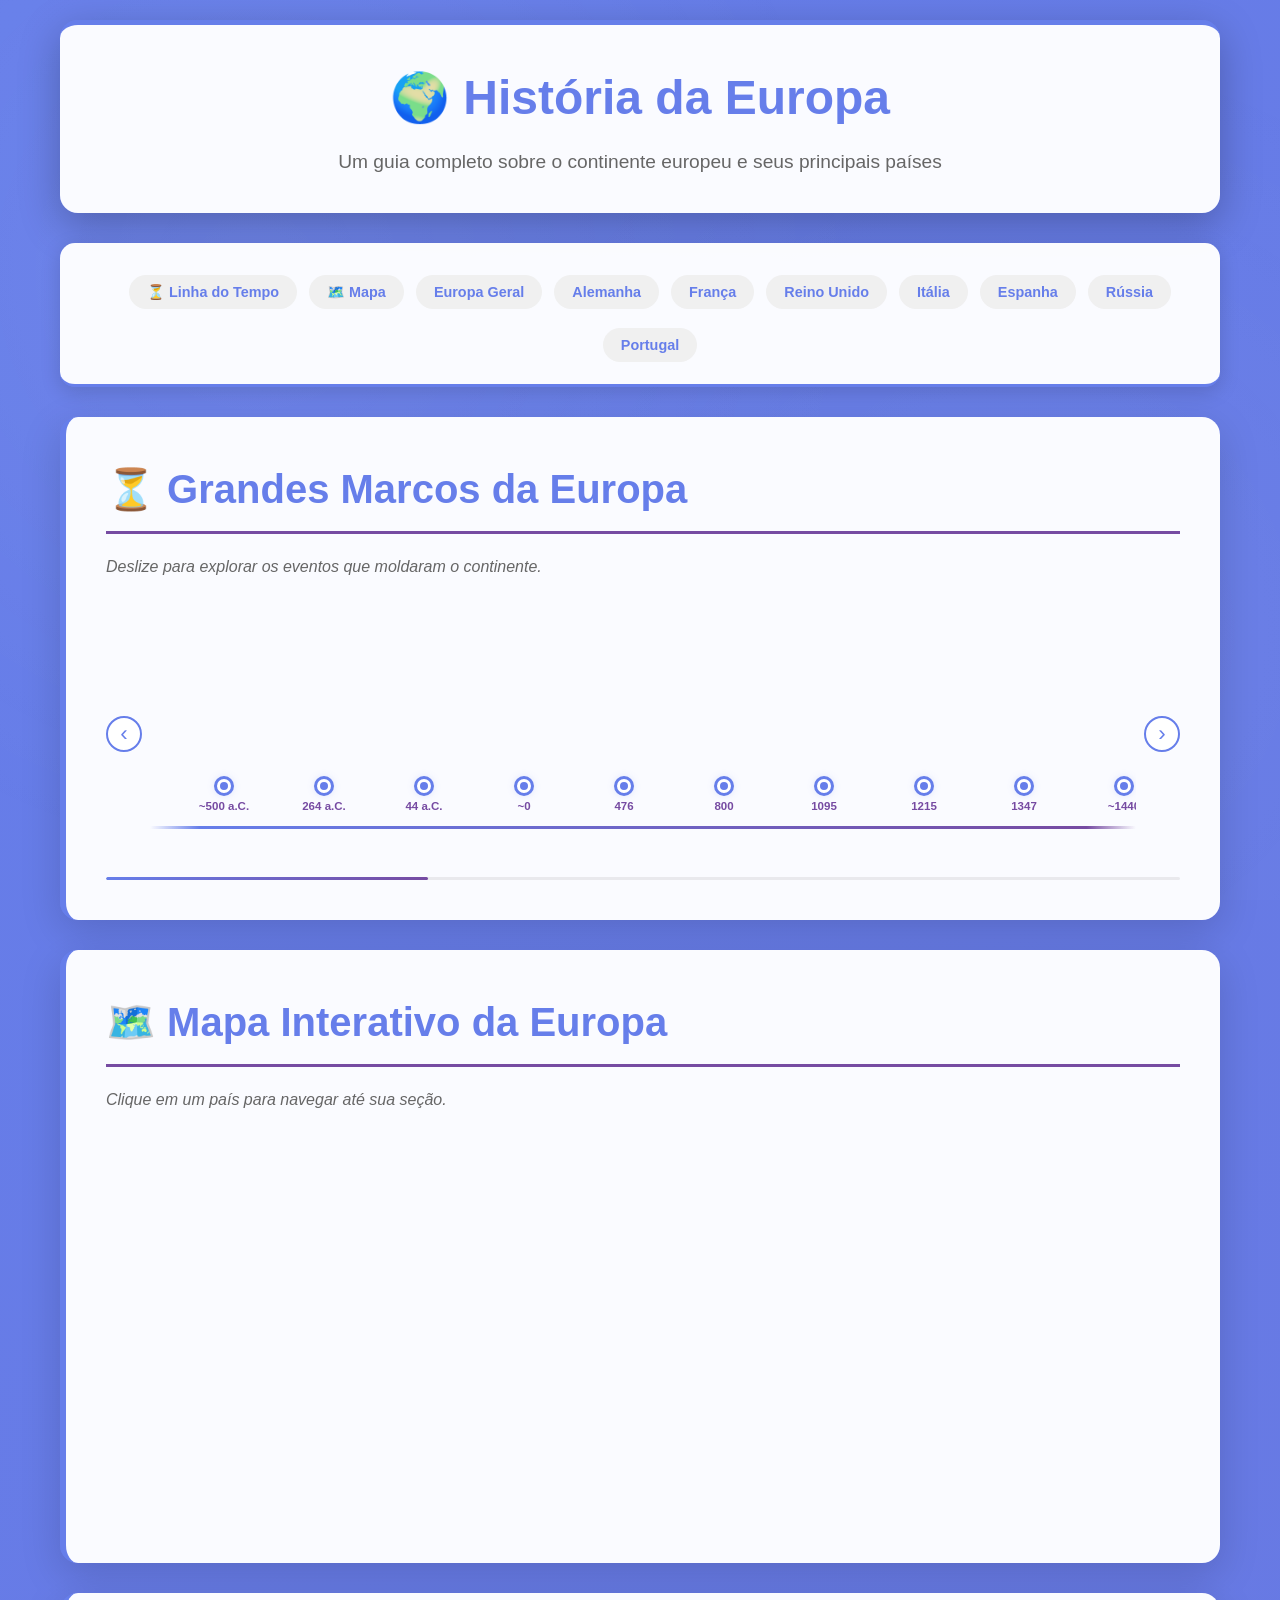
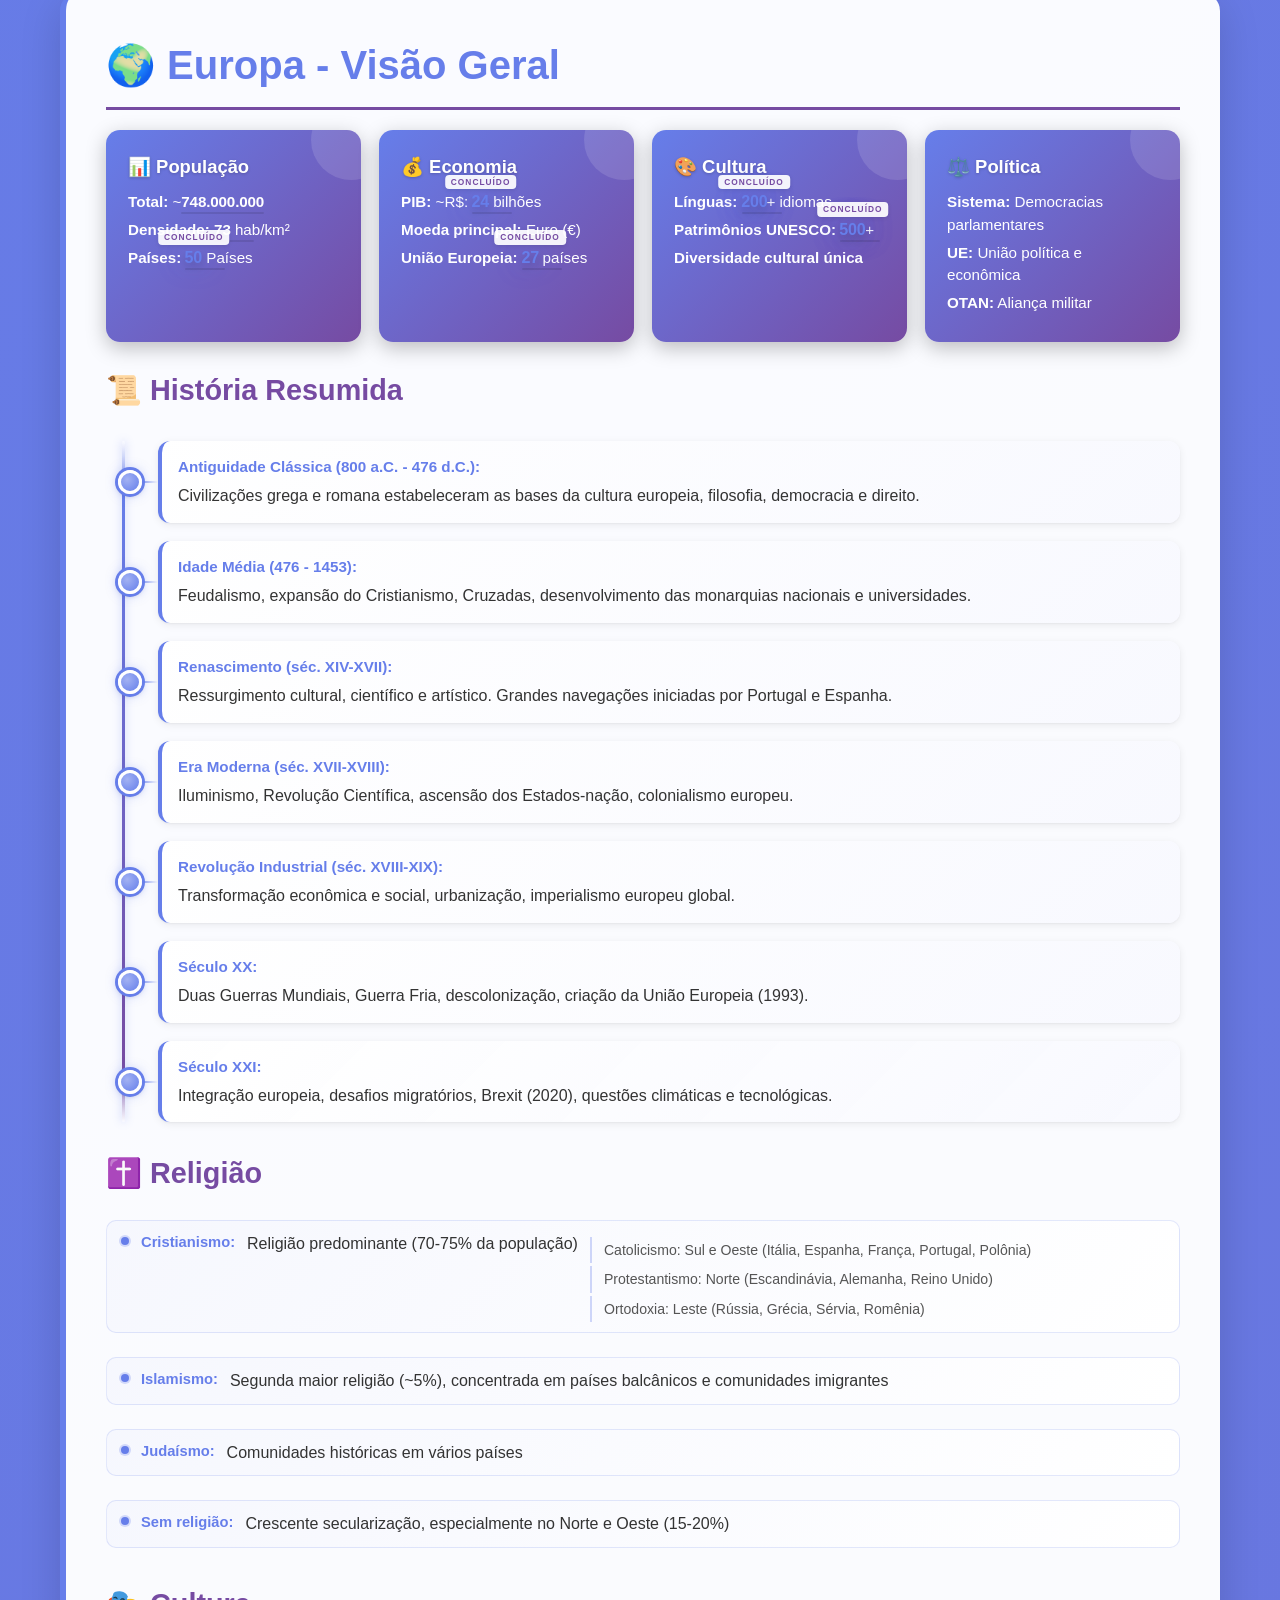
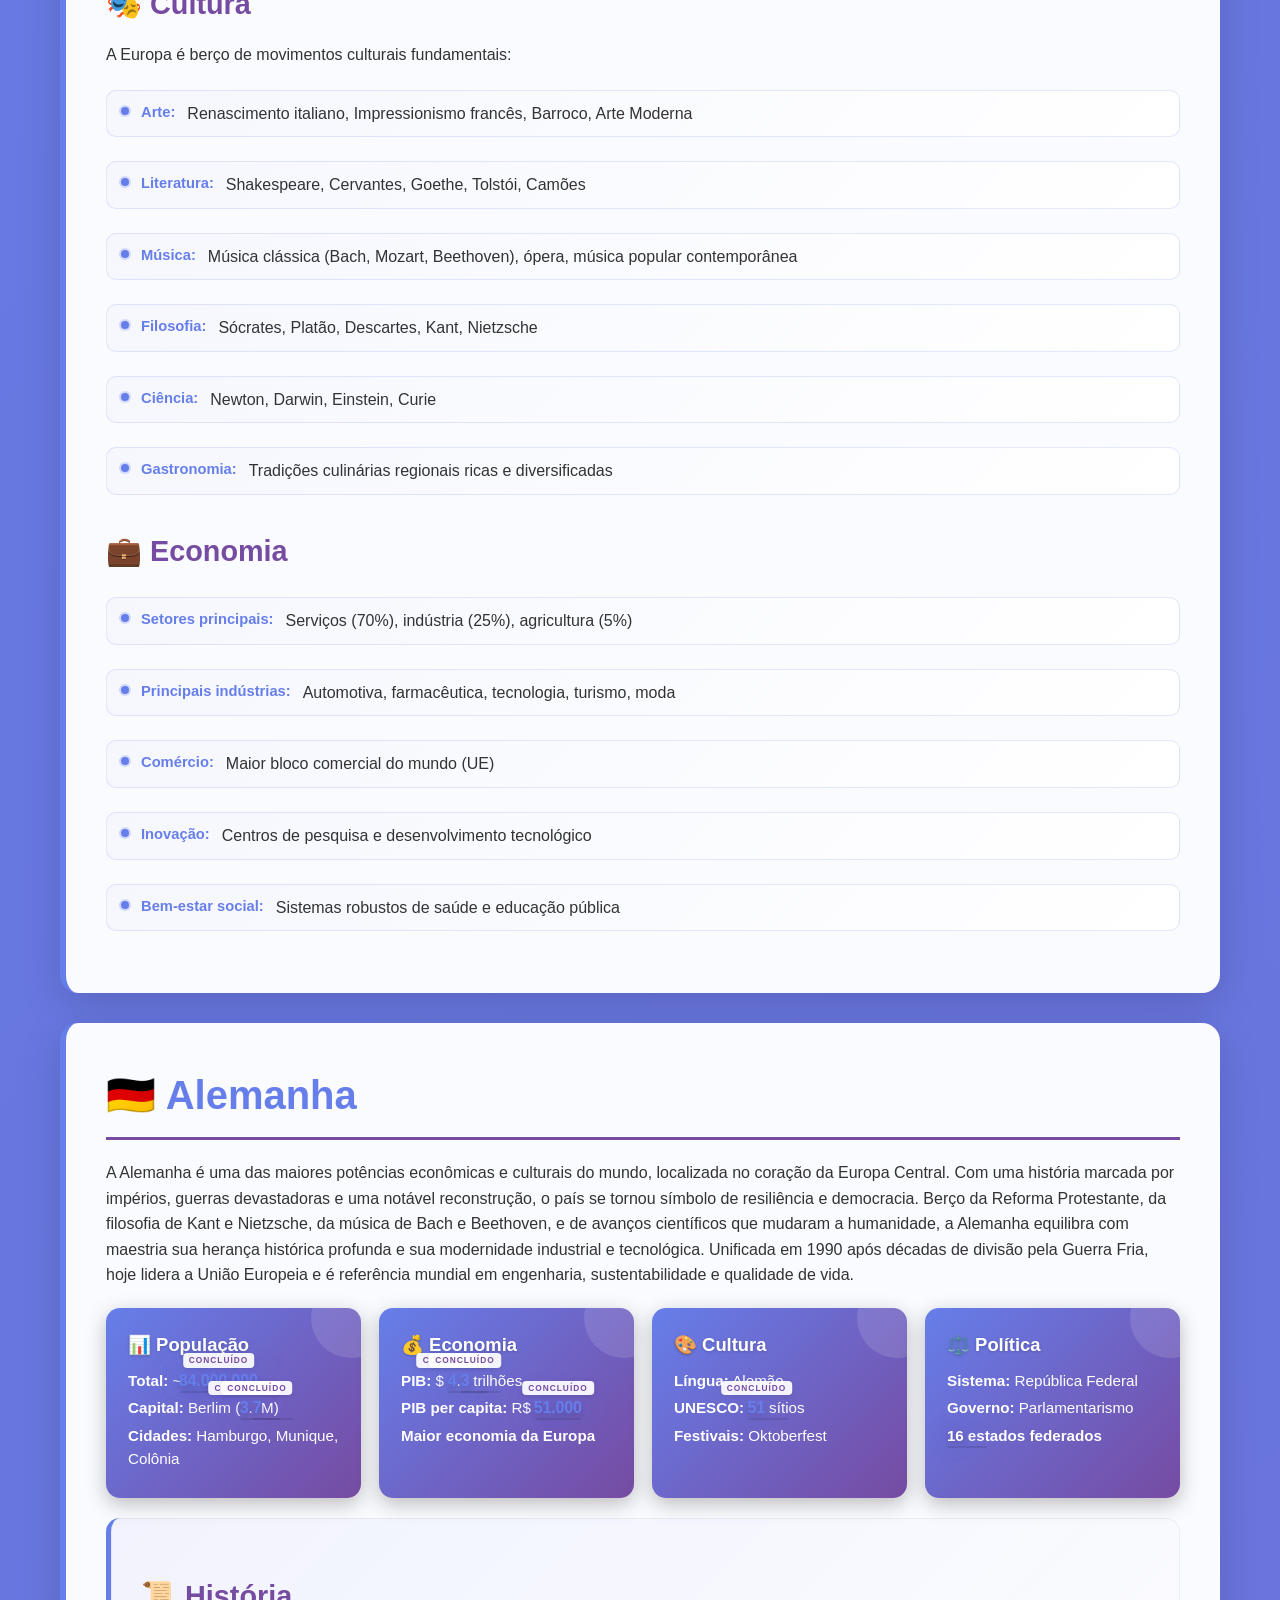
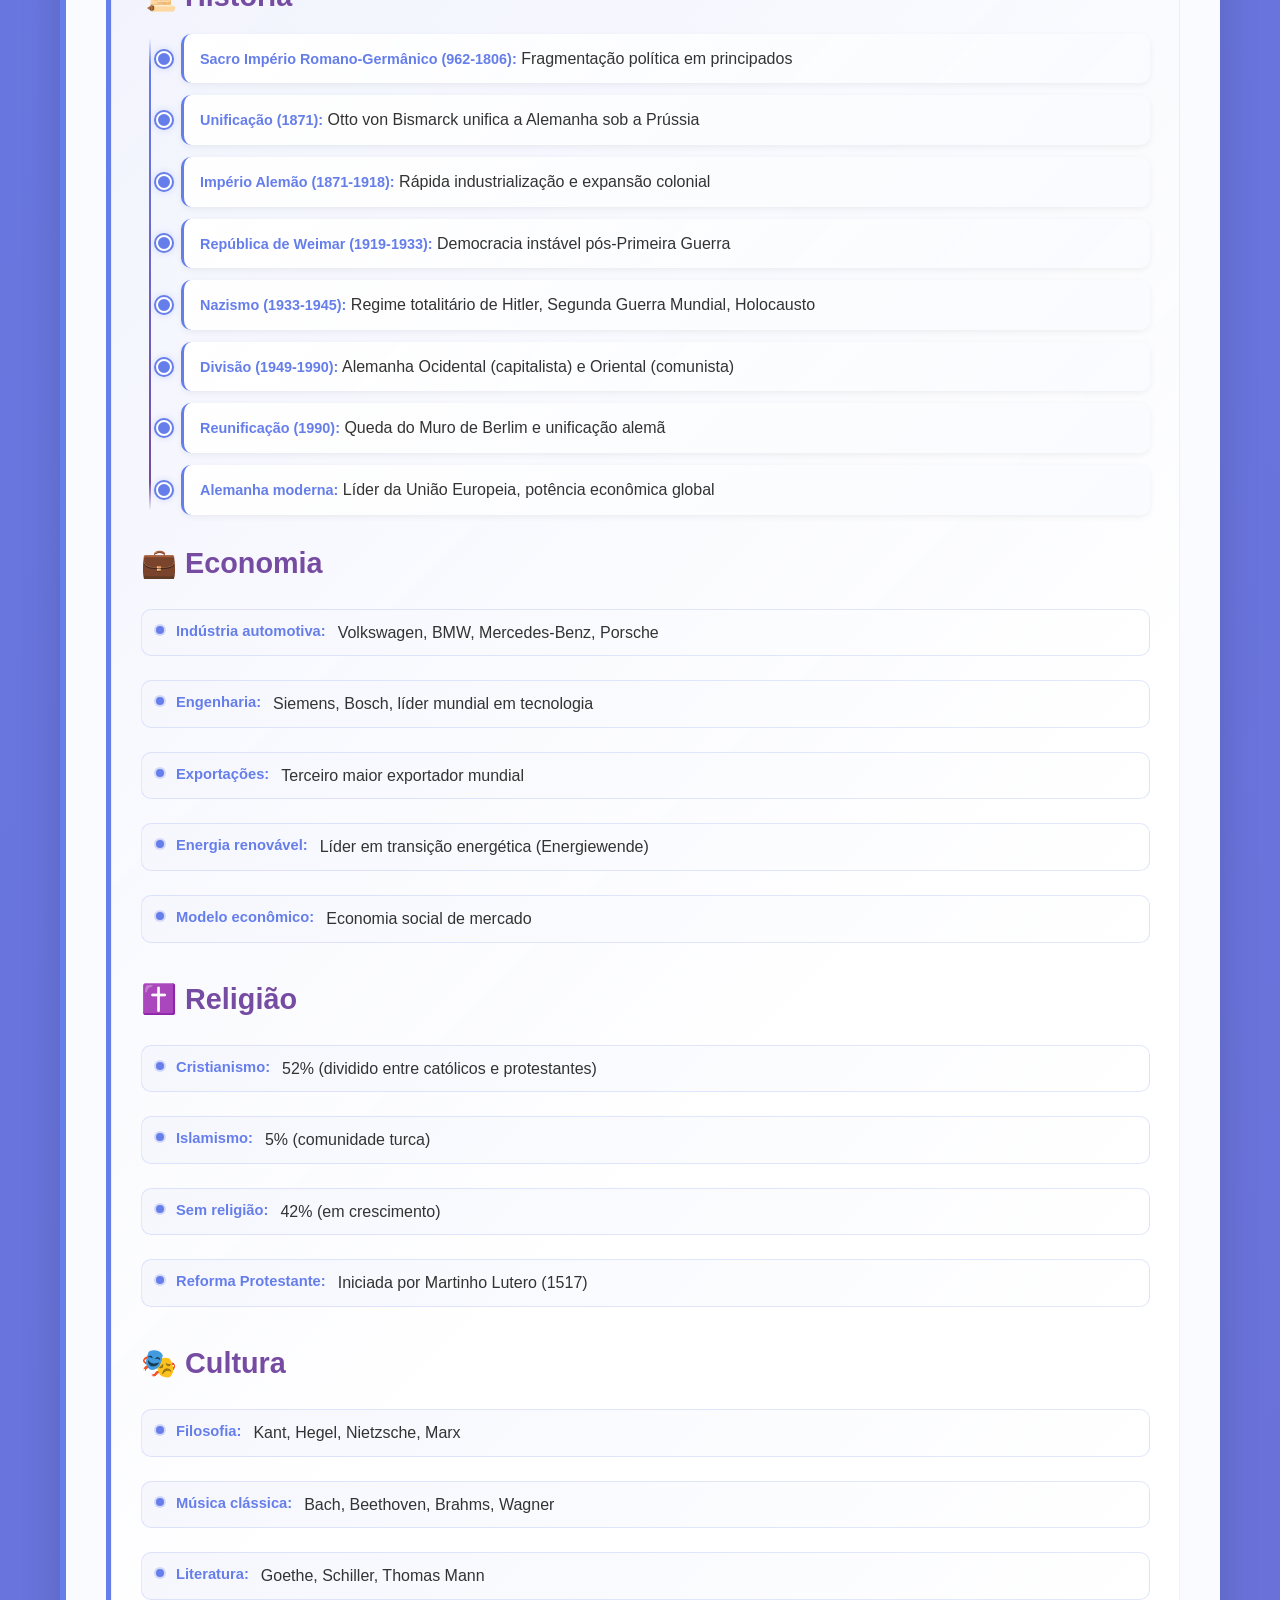
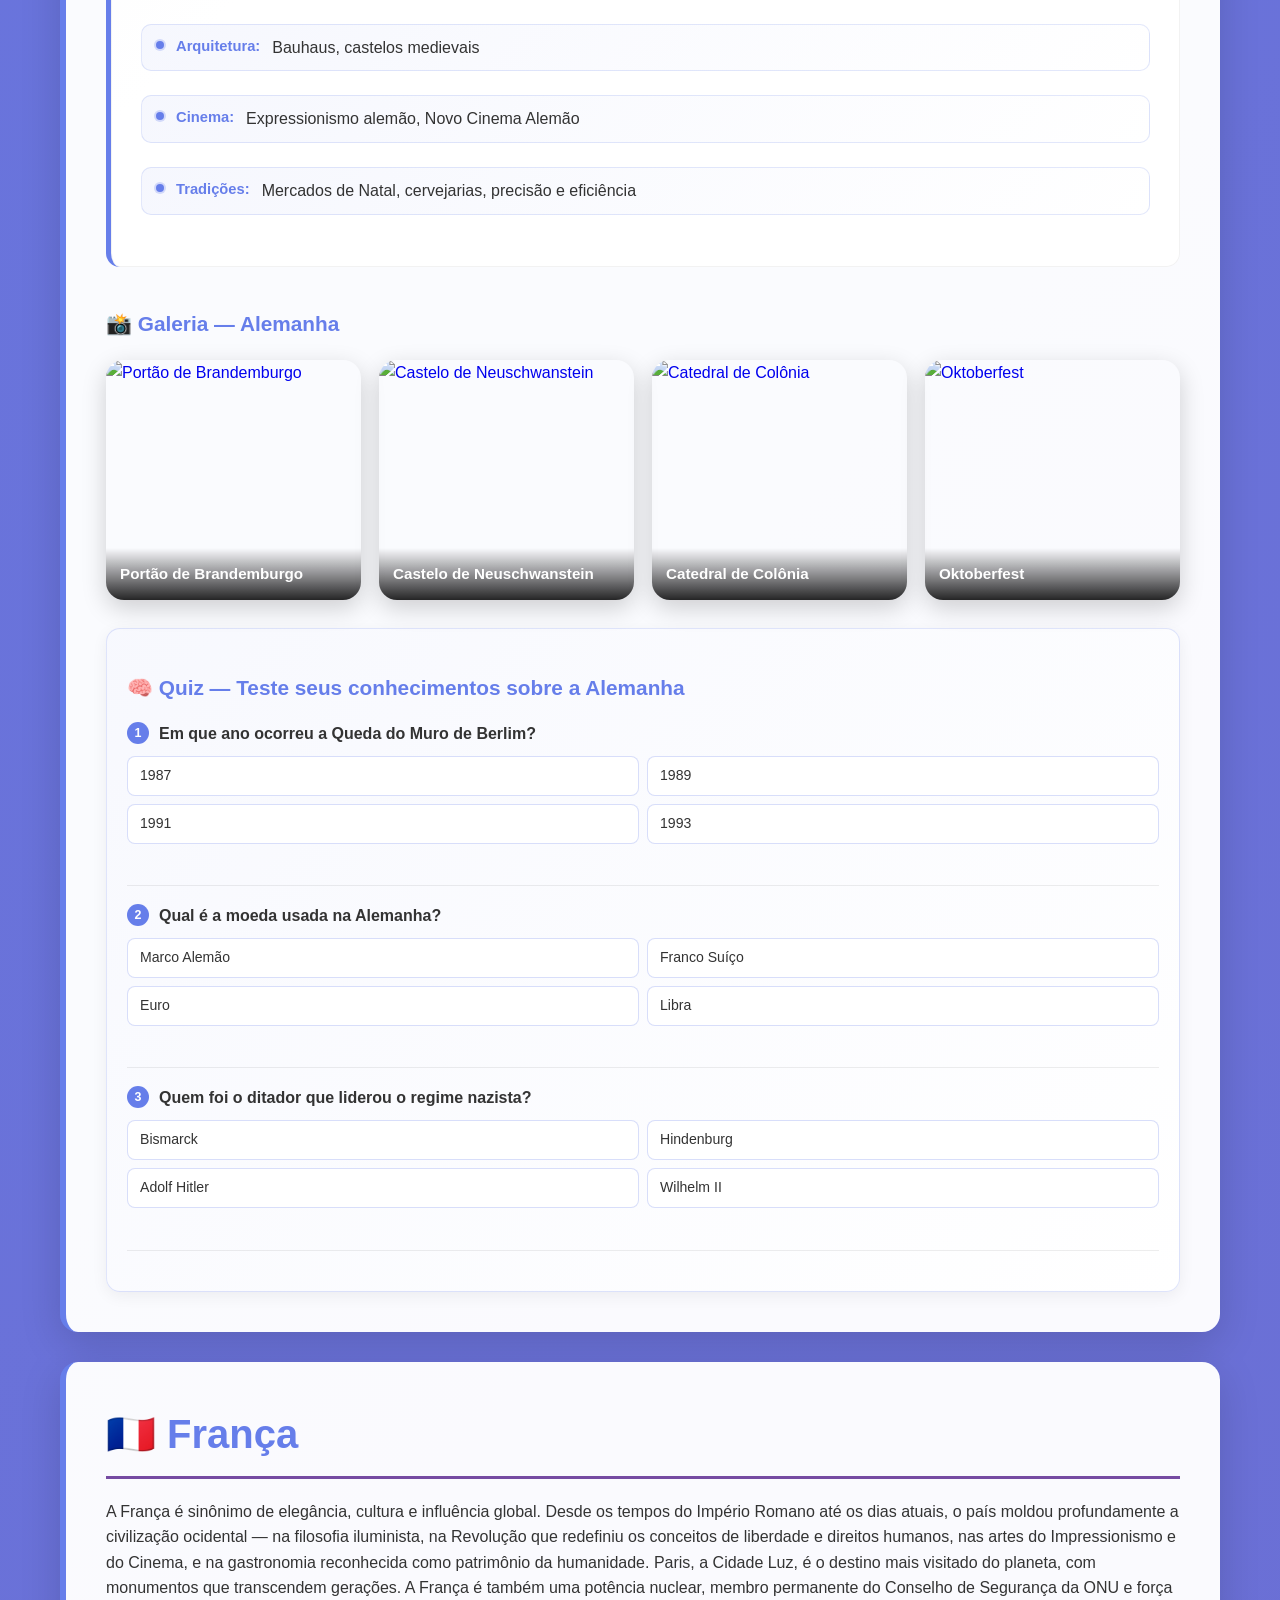
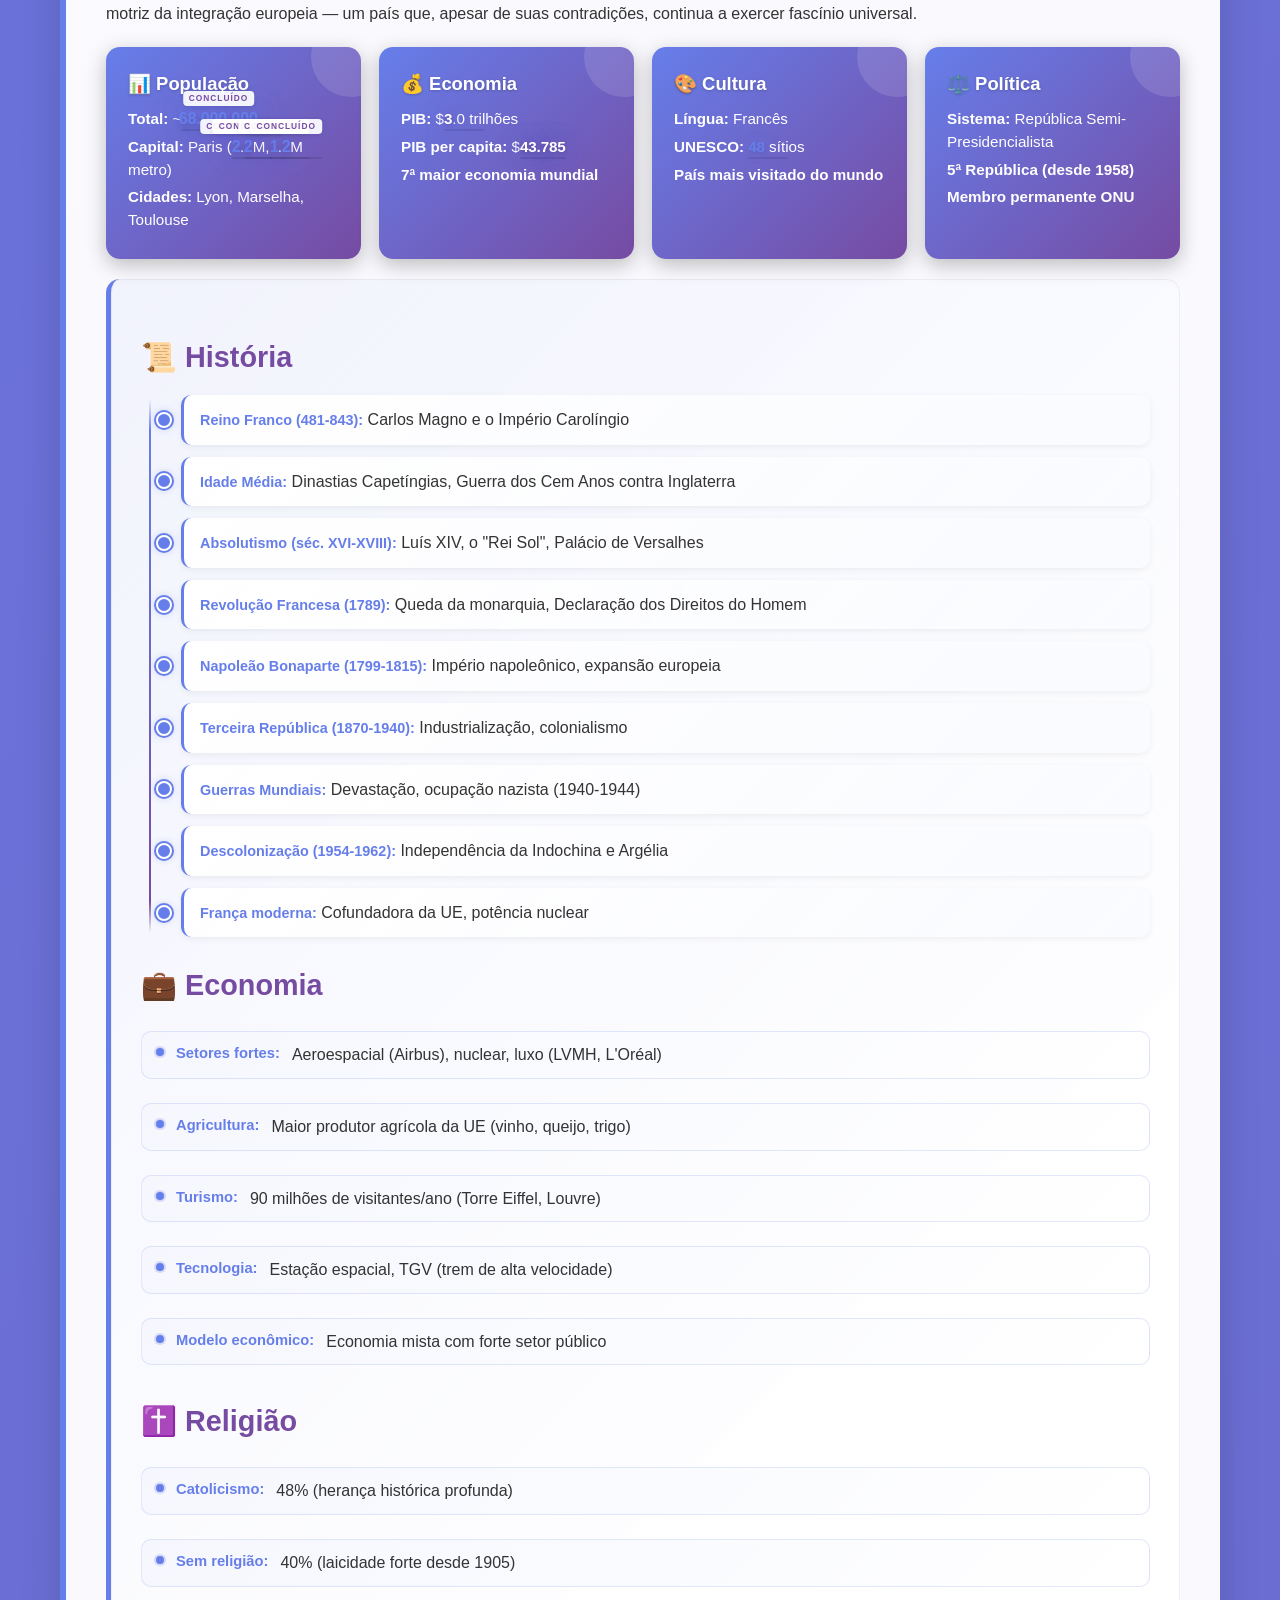
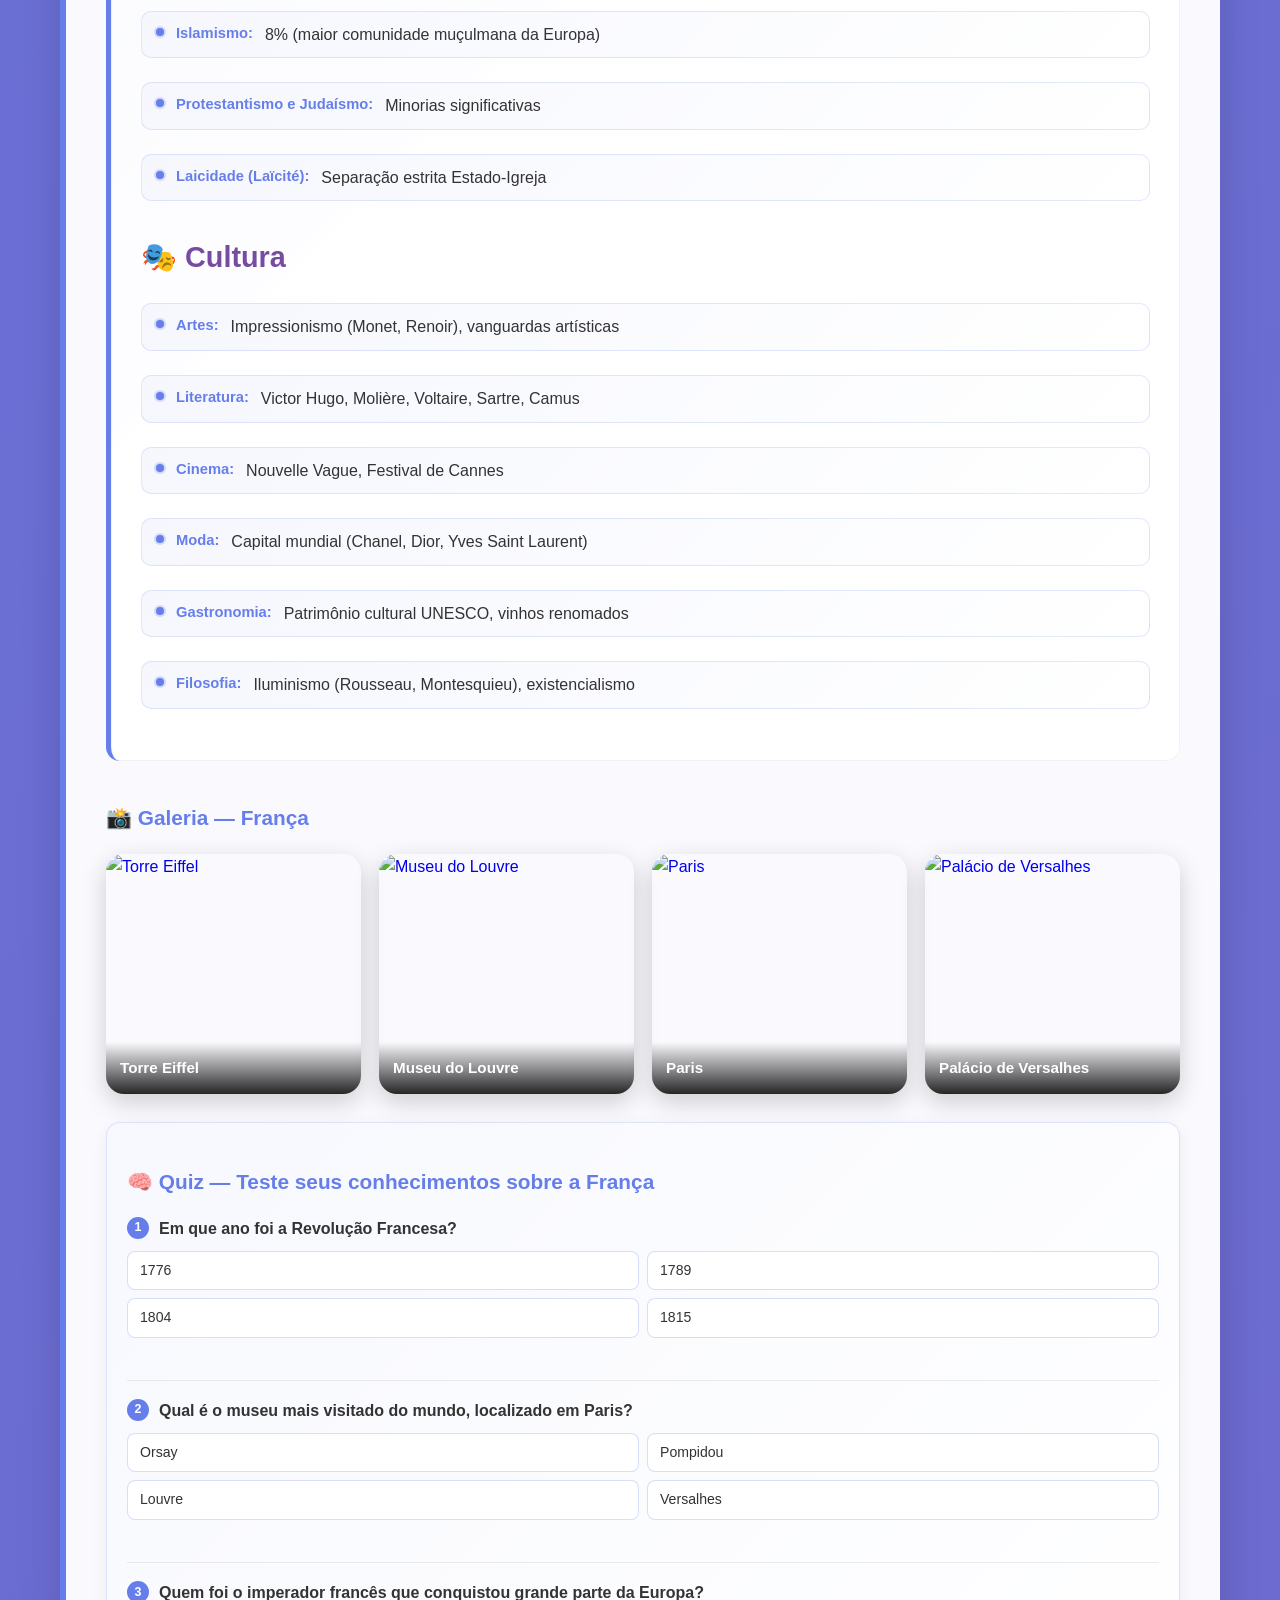
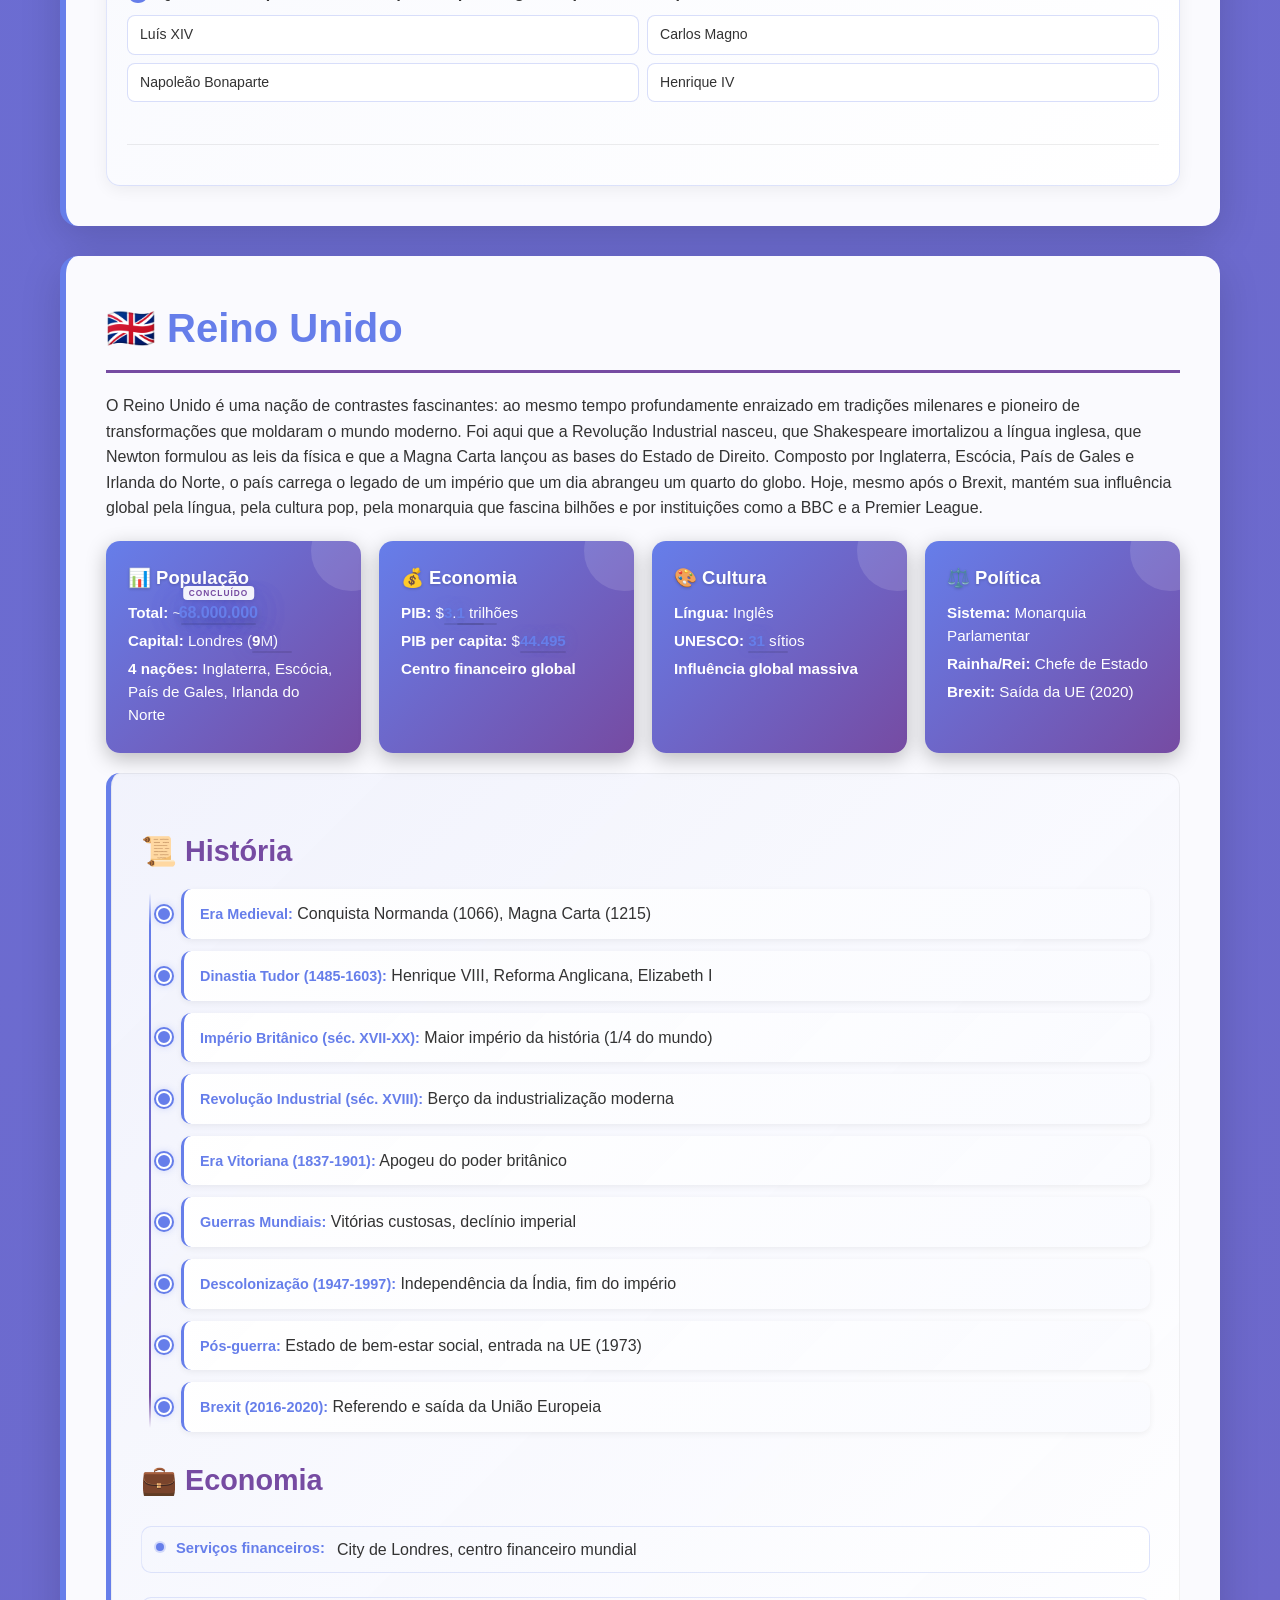
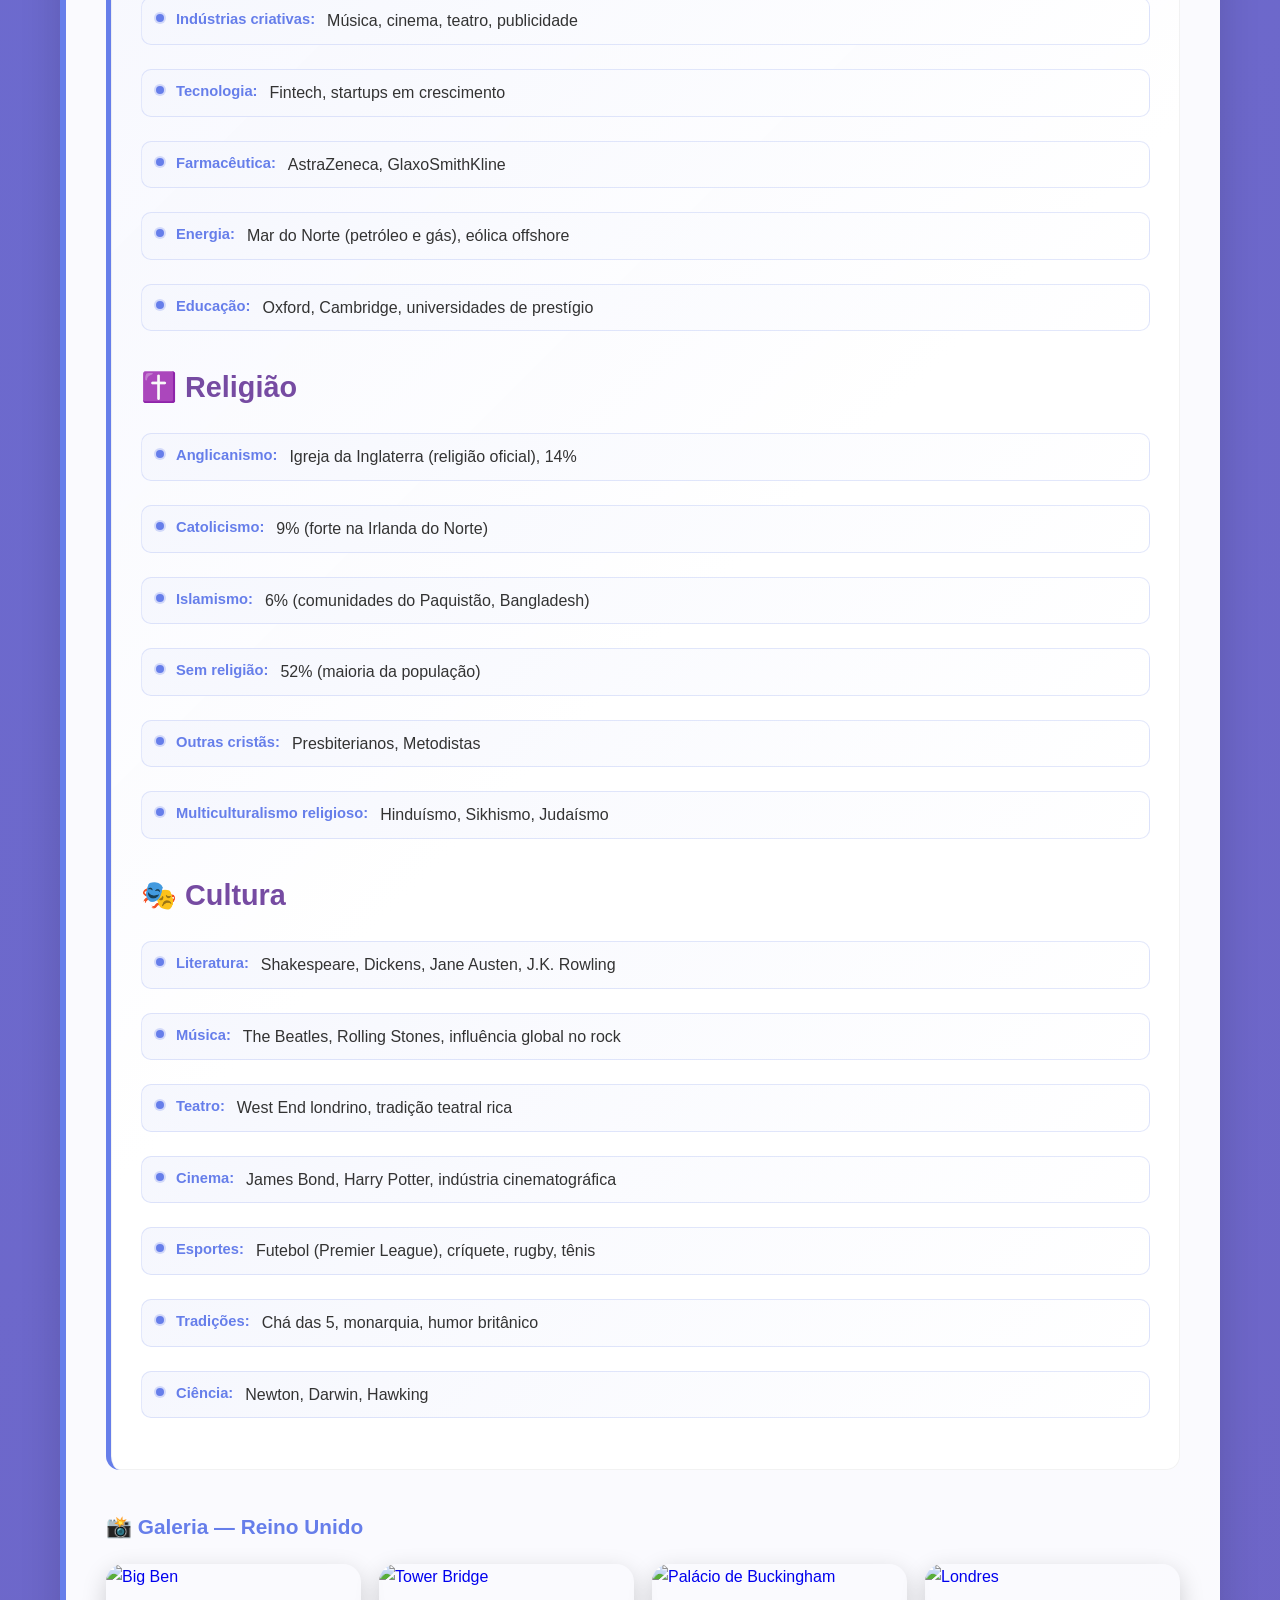
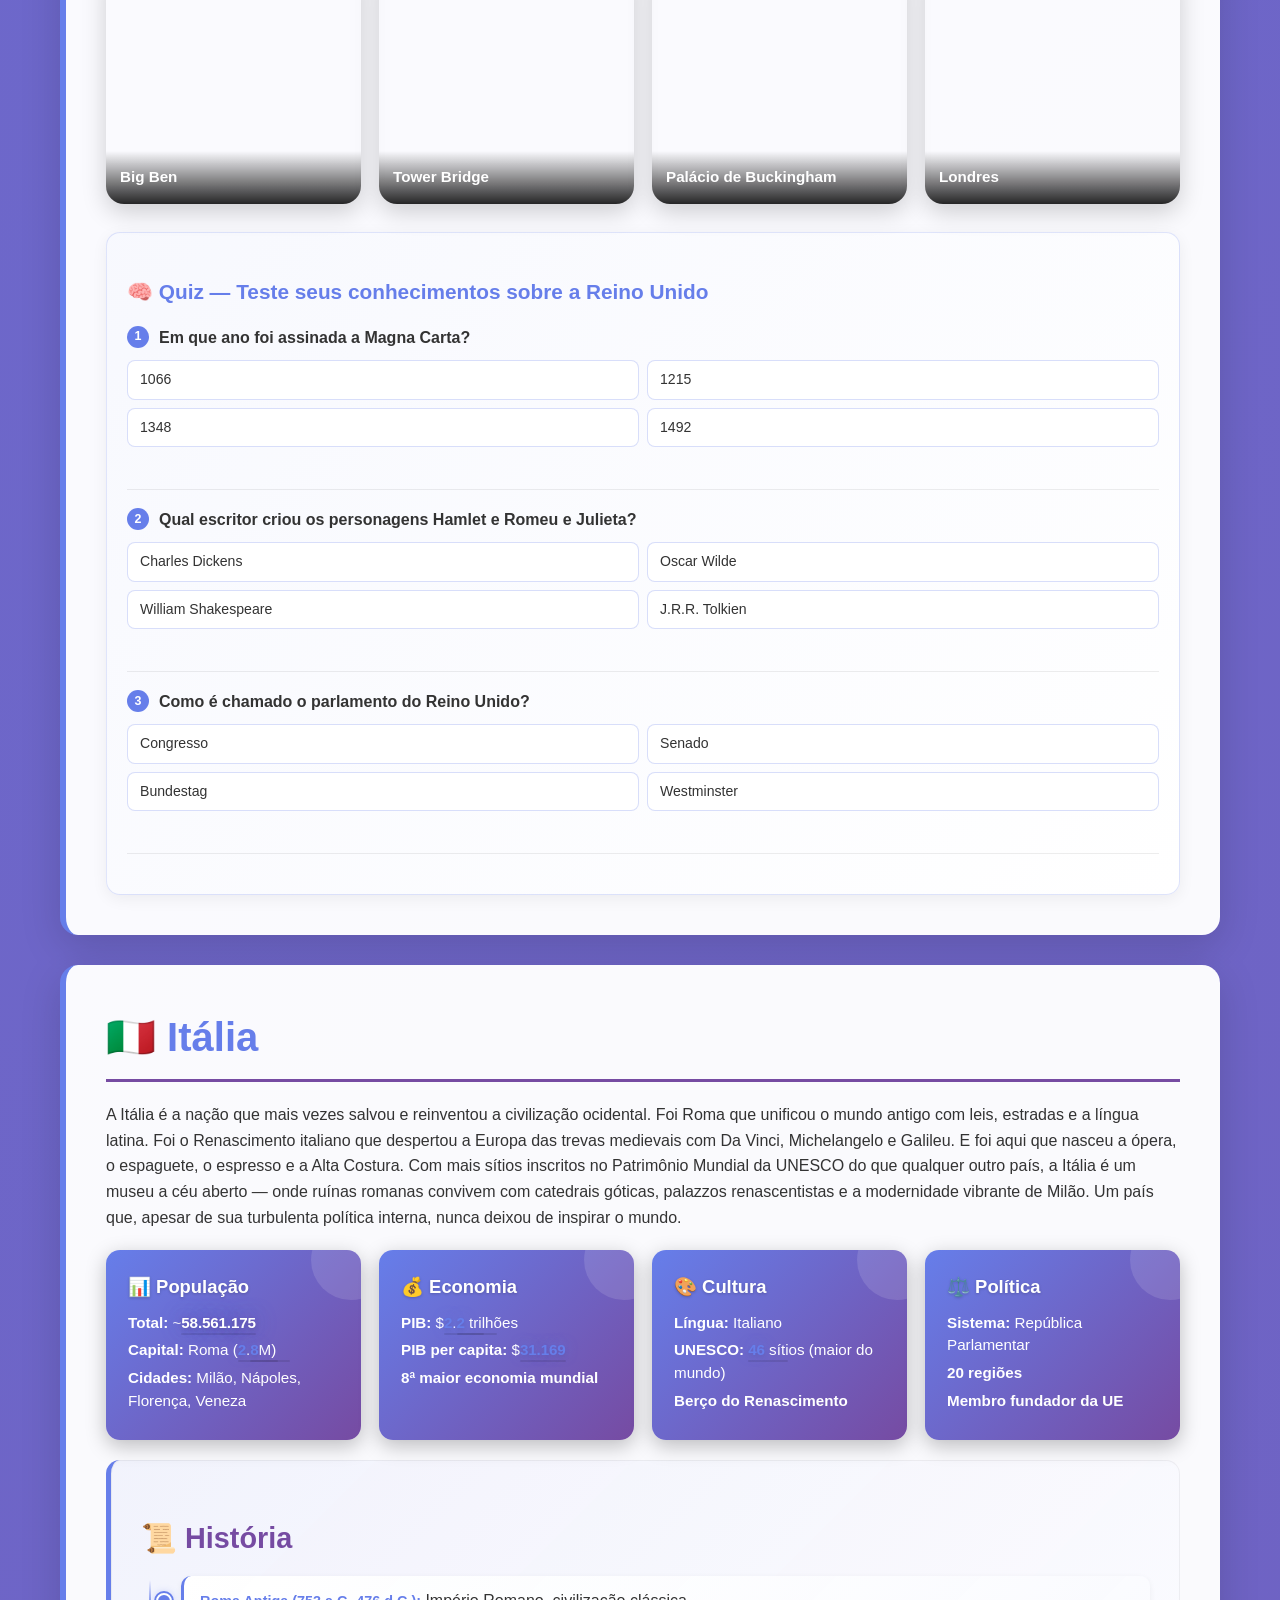
==== commit 64769440: "Adicionado Galeria de Imagens, Quiz, Mapa Interativo e Linha do tempo horizontal" ====
--- a/index2.html
+++ b/index2.html
@@ -22,6 +22,8 @@
                 <span></span><span></span><span></span>
             </button>
             <ul id="nav-lista">
+                <li><a href="#linha-tempo">⏳ Linha do Tempo</a></li>
+                <li><a href="#mapa-europa">🗺️ Mapa</a></li>
                 <li><a href="#europa-geral">Europa Geral</a></li>
                 <li><a href="#alemanha">Alemanha</a></li>
                 <li><a href="#franca">França</a></li>
@@ -32,6 +34,167 @@
                 <li><a href="#portugal">Portugal</a></li>
             </ul>
         </nav>
+
+        <!-- LINHA DO TEMPO GLOBAL -->
+        <section id="linha-tempo" class="section section-timeline-global">
+            <h2>⏳ Grandes Marcos da Europa</h2>
+            <p class="timeline-global-intro">Deslize para explorar os eventos que moldaram o continente.</p>
+            <div class="tg-track-wrapper" role="region" aria-label="Linha do tempo horizontal">
+                <button class="tg-btn tg-btn-left" id="tg-left" aria-label="Rolar para a esquerda">‹</button>
+                <div class="tg-track" id="tg-track">
+                    <div class="tg-item" data-ano="-500">
+                        <div class="tg-ponto"></div>
+                        <div class="tg-ano">~500 a.C.</div>
+                        <div class="tg-tooltip"><strong>Grécia Clássica</strong><br>Democracia ateniense, filosofia, teatro e Jogos Olímpicos moldam a civilização ocidental.</div>
+                    </div>
+                    <div class="tg-item" data-ano="-264">
+                        <div class="tg-ponto"></div>
+                        <div class="tg-ano">264 a.C.</div>
+                        <div class="tg-tooltip"><strong>Guerras Púnicas</strong><br>Roma enfrenta Cartago; Aníbal cruza os Alpes. Roma emerge como potência mediterrânea.</div>
+                    </div>
+                    <div class="tg-item" data-ano="-44">
+                        <div class="tg-ponto"></div>
+                        <div class="tg-ano">44 a.C.</div>
+                        <div class="tg-tooltip"><strong>Assassinato de Júlio César</strong><br>Fim da República Romana, início do Império. Marco Antônio e Otávio disputam o poder.</div>
+                    </div>
+                    <div class="tg-item" data-ano="0">
+                        <div class="tg-ponto"></div>
+                        <div class="tg-ano">~0</div>
+                        <div class="tg-tooltip"><strong>Nascimento do Cristianismo</strong><br>Jesus de Nazaré. A fé cristã se espalha pelo Império Romano e transforma a Europa.</div>
+                    </div>
+                    <div class="tg-item" data-ano="476">
+                        <div class="tg-ponto"></div>
+                        <div class="tg-ano">476</div>
+                        <div class="tg-tooltip"><strong>Queda de Roma Ocidental</strong><br>Odoacro depõe Rômulo Augústulo. Início da Idade Média e das reinos bárbaros.</div>
+                    </div>
+                    <div class="tg-item" data-ano="800">
+                        <div class="tg-ponto"></div>
+                        <div class="tg-ano">800</div>
+                        <div class="tg-tooltip"><strong>Coroação de Carlos Magno</strong><br>Primeiro Imperador do Ocidente após Roma. Unifica boa parte da Europa Central.</div>
+                    </div>
+                    <div class="tg-item" data-ano="1095">
+                        <div class="tg-ponto"></div>
+                        <div class="tg-ano">1095</div>
+                        <div class="tg-tooltip"><strong>Primeira Cruzada</strong><br>Papa Urbano II convoca a guerra santa. Cruzados tomam Jerusalém em 1099.</div>
+                    </div>
+                    <div class="tg-item" data-ano="1215">
+                        <div class="tg-ponto"></div>
+                        <div class="tg-ano">1215</div>
+                        <div class="tg-tooltip"><strong>Magna Carta</strong><br>Rei João sem Terra assina o documento. Primeira limitação do poder real por lei.</div>
+                    </div>
+                    <div class="tg-item" data-ano="1347">
+                        <div class="tg-ponto"></div>
+                        <div class="tg-ano">1347</div>
+                        <div class="tg-tooltip"><strong>Peste Negra</strong><br>A Morte Negra varre a Europa, matando até 1/3 da população. Transforma sociedade e economia.</div>
+                    </div>
+                    <div class="tg-item" data-ano="1440">
+                        <div class="tg-ponto"></div>
+                        <div class="tg-ano">~1440</div>
+                        <div class="tg-tooltip"><strong>Prensa de Gutenberg</strong><br>Revolução na comunicação. A Bíblia impressa democratiza o conhecimento na Europa.</div>
+                    </div>
+                    <div class="tg-item" data-ano="1453">
+                        <div class="tg-ponto"></div>
+                        <div class="tg-ano">1453</div>
+                        <div class="tg-tooltip"><strong>Queda de Constantinopla</strong><br>Fim do Império Bizantino. Otomanos controlam o leste europeu. Renascença se acelera.</div>
+                    </div>
+                    <div class="tg-item" data-ano="1492">
+                        <div class="tg-ponto"></div>
+                        <div class="tg-ano">1492</div>
+                        <div class="tg-tooltip"><strong>Colombo chega às Américas</strong><br>Era das Grandes Navegações. Europa expande seu poder e influência para todo o mundo.</div>
+                    </div>
+                    <div class="tg-item" data-ano="1517">
+                        <div class="tg-ponto"></div>
+                        <div class="tg-ano">1517</div>
+                        <div class="tg-tooltip"><strong>Reforma Protestante</strong><br>Martinho Lutero afixa suas 95 teses. Fragmentação religiosa transforma a Europa Cristã.</div>
+                    </div>
+                    <div class="tg-item" data-ano="1618">
+                        <div class="tg-ponto"></div>
+                        <div class="tg-ano">1618</div>
+                        <div class="tg-tooltip"><strong>Guerra dos Trinta Anos</strong><br>Conflito devastador na Europa Central. Paz de Vestfália (1648) define Estado moderno.</div>
+                    </div>
+                    <div class="tg-item" data-ano="1687">
+                        <div class="tg-ponto"></div>
+                        <div class="tg-ano">1687</div>
+                        <div class="tg-tooltip"><strong>Principia de Newton</strong><br>Revolução Científica atinge seu pico. Base para a física clássica e o Iluminismo.</div>
+                    </div>
+                    <div class="tg-item" data-ano="1789">
+                        <div class="tg-ponto"></div>
+                        <div class="tg-ano">1789</div>
+                        <div class="tg-tooltip"><strong>Revolução Francesa</strong><br>Queda da Bastilha. Liberdade, Igualdade, Fraternidade redefinem a política europeia.</div>
+                    </div>
+                    <div class="tg-item" data-ano="1815">
+                        <div class="tg-ponto"></div>
+                        <div class="tg-ano">1815</div>
+                        <div class="tg-tooltip"><strong>Congresso de Viena</strong><br>Derrota de Napoleão. Mapa da Europa redesenhado. Equilíbrio de poderes por décadas.</div>
+                    </div>
+                    <div class="tg-item" data-ano="1848">
+                        <div class="tg-ponto"></div>
+                        <div class="tg-ano">1848</div>
+                        <div class="tg-tooltip"><strong>Primavera dos Povos</strong><br>Revoluções em toda a Europa. Marx publica o Manifesto Comunista. Nacionalismos emergem.</div>
+                    </div>
+                    <div class="tg-item" data-ano="1914">
+                        <div class="tg-ponto"></div>
+                        <div class="tg-ano">1914</div>
+                        <div class="tg-tooltip"><strong>Primeira Guerra Mundial</strong><br>Assassinato de Franz Ferdinand. 4 anos de guerra industrial. 20 milhões de mortos.</div>
+                    </div>
+                    <div class="tg-item" data-ano="1917">
+                        <div class="tg-ponto"></div>
+                        <div class="tg-ano">1917</div>
+                        <div class="tg-tooltip"><strong>Revolução Russa</strong><br>Czar Nicolau II abdica. Lênin e os bolcheviques tomam o poder. Nasce a URSS.</div>
+                    </div>
+                    <div class="tg-item" data-ano="1939">
+                        <div class="tg-ponto"></div>
+                        <div class="tg-ano">1939</div>
+                        <div class="tg-tooltip"><strong>Segunda Guerra Mundial</strong><br>Invasão da Polônia por Hitler. 6 anos de horror. Holocausto. 70–85 milhões de mortos.</div>
+                    </div>
+                    <div class="tg-item" data-ano="1957">
+                        <div class="tg-ponto"></div>
+                        <div class="tg-ano">1957</div>
+                        <div class="tg-tooltip"><strong>Tratado de Roma</strong><br>Fundação da CEE. Seis países iniciam o projeto que se tornaria a União Europeia.</div>
+                    </div>
+                    <div class="tg-item" data-ano="1989">
+                        <div class="tg-ponto"></div>
+                        <div class="tg-ano">1989</div>
+                        <div class="tg-tooltip"><strong>Queda do Muro de Berlim</strong><br>Fim da Guerra Fria. Europa Oriental se abre. Reunificação alemã em 1990.</div>
+                    </div>
+                    <div class="tg-item" data-ano="1993">
+                        <div class="tg-ponto"></div>
+                        <div class="tg-ano">1993</div>
+                        <div class="tg-tooltip"><strong>Tratado de Maastricht</strong><br>União Europeia formalmente criada. Euro, livre circulação e cidadania europeia.</div>
+                    </div>
+                    <div class="tg-item" data-ano="2020">
+                        <div class="tg-ponto"></div>
+                        <div class="tg-ano">2020</div>
+                        <div class="tg-tooltip"><strong>Brexit &amp; Pandemia</strong><br>Reino Unido deixa a UE. COVID-19 abala economias europeias. Nova era de incerteza.</div>
+                    </div>
+                </div>
+                <button class="tg-btn tg-btn-right" id="tg-right" aria-label="Rolar para a direita">›</button>
+            </div>
+            <div class="tg-barra-scroll" aria-hidden="true"><div class="tg-barra-fill" id="tg-barra-fill"></div></div>
+        </section>
+
+        <!-- MAPA INTERATIVO DA EUROPA -->
+        <section id="mapa-europa" class="section">
+            <h2>🗺️ Mapa Interativo da Europa</h2>
+            <p class="mapa-intro">Clique em um país para navegar até sua seção.</p>
+            <div class="mapa-wrapper">
+
+                <!-- ═══════════════════════════════════════════════════
+                     ESPAÇO RESERVADO — MAPA GENIALLY
+                     ───────────────────────────────────────────────────
+                     Cole aqui o <iframe> gerado pelo Genially.
+                     Exemplo:
+                     <div class="mapa-genially">
+                         <iframe src="https://view.genially.com/SEU-ID-AQUI"
+                                 allowfullscreen
+                                 style="width:100%;height:500px;border:none;">
+                         </iframe>
+                     </div>
+                     ═══════════════════════════════════════════════════ -->
+                <div style="width: 100%;"><div style="position: relative; padding-bottom: 56.25%; padding-top: 0; height: 0;"><iframe title="EUROPA" frameborder="0" width="1200" height="675" style="position: absolute; top: 0; left: 0; width: 100%; height: 100%;" src="https://view.genially.com/6a0ef293b3a4b6abf486de2d" type="text/html" allowscriptaccess="always" allowfullscreen="true" scrolling="yes" allownetworking="all"></iframe> </div> </div>
+
+            </div>
+        </section>
 
         <!-- EUROPA GERAL -->
         <section id="europa-geral" class="section">
@@ -127,6 +290,9 @@
         <!-- ALEMANHA -->
         <section id="alemanha" class="section">
             <h2>🇩🇪 Alemanha</h2>
+<p class="pais-descricao">
+                A Alemanha é uma das maiores potências econômicas e culturais do mundo, localizada no coração da Europa Central. Com uma história marcada por impérios, guerras devastadoras e uma notável reconstrução, o país se tornou símbolo de resiliência e democracia. Berço da Reforma Protestante, da filosofia de Kant e Nietzsche, da música de Bach e Beethoven, e de avanços científicos que mudaram a humanidade, a Alemanha equilibra com maestria sua herança histórica profunda e sua modernidade industrial e tecnológica. Unificada em 1990 após décadas de divisão pela Guerra Fria, hoje lidera a União Europeia e é referência mundial em engenharia, sustentabilidade e qualidade de vida.
+            </p>
             
             <div class="info-grid">
                 <div class="info-card">
@@ -195,11 +361,114 @@
                     <li class="item-conteudo"><strong>Tradições:</strong> Mercados de Natal, cervejarias, precisão e eficiência</li>
                 </ul>
             </div>
+        
+            <div class="galeria-pais">
+            <h4>📸 Galeria — Alemanha</h4>
+
+            <div class="galeria-grid">
+
+                <a href="#lb-alemanha-1" class="galeria-thumb">
+                    <img src="https://images.unsplash.com/photo-1587330979470-3595ac045ab0?q=80&w=870&auto=format&fit=crop&ixlib=rb-4.1.0&ixid=M3wxMjA3fDB8MHxwaG90by1wYWdlfHx8fGVufDB8fHx8fA%3D%3D" alt="Portão de Brandemburgo">
+                    <span class="galeria-legenda">Portão de Brandemburgo</span>
+                </a>
+
+                <a href="#lb-alemanha-2" class="galeria-thumb">
+                    <img src="https://images.unsplash.com/photo-1557067175-db3159d938ac?q=80&w=1032&auto=format&fit=crop&ixlib=rb-4.1.0&ixid=M3wxMjA3fDB8MHxwaG90by1wYWdlfHx8fGVufDB8fHx8fA%3D%3D" alt="Castelo de Neuschwanstein">
+                    <span class="galeria-legenda">Castelo de Neuschwanstein</span>
+                </a>
+
+                <a href="#lb-alemanha-3" class="galeria-thumb">
+                    <img src="https://images.unsplash.com/photo-1666623710701-b420de55416d?q=80&w=387&auto=format&fit=crop&ixlib=rb-4.1.0&ixid=M3wxMjA3fDB8MHxwaG90by1wYWdlfHx8fGVufDB8fHx8fA%3D%3D" alt="Catedral de Colônia">
+                    <span class="galeria-legenda">Catedral de Colônia</span>
+                </a>
+
+                <a href="#lb-alemanha-4" class="galeria-thumb">
+                    <img src="https://images.unsplash.com/photo-1728416431129-365cecc6b199?q=80&w=436&auto=format&fit=crop&ixlib=rb-4.1.0&ixid=M3wxMjA3fDB8MHxwaG90by1wYWdlfHx8fGVufDB8fHx8fA%3D%3D" alt="Oktoberfest">
+                    <span class="galeria-legenda">Oktoberfest</span>
+                </a>
+
+            </div>
+        </div>
+
+        <!-- LIGHTBOX -->
+
+        <div class="lightbox" id="lb-alemanha-1">
+            <a href="javascript:void(0)" onclick="history.back()" class="lightbox-fechar">✕</a>
+            <figure>
+                <img src="https://images.unsplash.com/photo-1587330979470-3595ac045ab0?q=80&w=870&auto=format&fit=crop&ixlib=rb-4.1.0&ixid=M3wxMjA3fDB8MHxwaG90by1wYWdlfHx8fGVufDB8fHx8fA%3D%3D" alt="Portão de Brandemburgo">
+                <figcaption>Portão de Brandemburgo</figcaption>
+            </figure>
+        </div>
+
+        <div class="lightbox" id="lb-alemanha-2">
+            <a href="javascript:void(0)" onclick="history.back()" class="lightbox-fechar">✕</a>
+            <figure>
+                <img src="https://images.unsplash.com/photo-1557067175-db3159d938ac?q=80&w=1032&auto=format&fit=crop&ixlib=rb-4.1.0&ixid=M3wxMjA3fDB8MHxwaG90by1wYWdlfHx8fGVufDB8fHx8fA%3D%3D" alt="Castelo de Neuschwanstein">
+                <figcaption>Castelo de Neuschwanstein</figcaption>
+            </figure>
+        </div>
+
+        <div class="lightbox" id="lb-alemanha-3">
+            <a href="javascript:void(0)" onclick="history.back()" class="lightbox-fechar">✕</a>
+            <figure>
+                <img src="https://images.unsplash.com/photo-1666623710701-b420de55416d?q=80&w=387&auto=format&fit=crop&ixlib=rb-4.1.0&ixid=M3wxMjA3fDB8MHxwaG90by1wYWdlfHx8fGVufDB8fHx8fA%3D%3D" alt="Catedral de Colônia">
+                <figcaption>Catedral de Colônia</figcaption>
+            </figure>
+        </div>
+
+        <div class="lightbox" id="lb-alemanha-4">
+            <a href="javascript:void(0)" onclick="history.back()" class="lightbox-fechar">✕</a>
+            <figure>
+                <img src="https://images.unsplash.com/photo-1728416431129-365cecc6b199?q=80&w=436&auto=format&fit=crop&ixlib=rb-4.1.0&ixid=M3wxMjA3fDB8MHxwaG90by1wYWdlfHx8fGVufDB8fHx8fA%3D%3D" alt="Oktoberfest">
+                <figcaption>Oktoberfest</figcaption>
+            </figure>
+        </div>
+
+
+            <div class="quiz-bloco" id="quiz-alemanha" data-pais="alemanha" data-total="3" data-acertos="0" data-respondidas="0">
+                <h4>🧠 Quiz — Teste seus conhecimentos sobre a Alemanha</h4>
+            <div class="quiz-pergunta" id="qp-alemanha-0">
+                <p class="quiz-q"><span class="quiz-num">1</span>Em que ano ocorreu a Queda do Muro de Berlim?</p>
+                <div class="quiz-opcoes">
+                    <button class="quiz-opt" data-correto="false" onclick="quizResponder(this)">1987</button>
+                    <button class="quiz-opt" data-correto="true" onclick="quizResponder(this)">1989</button>
+                    <button class="quiz-opt" data-correto="false" onclick="quizResponder(this)">1991</button>
+                    <button class="quiz-opt" data-correto="false" onclick="quizResponder(this)">1993</button>
+                </div>
+                <p class="quiz-feedback" aria-live="polite"></p>
+            </div>
+            <div class="quiz-pergunta" id="qp-alemanha-1">
+                <p class="quiz-q"><span class="quiz-num">2</span>Qual é a moeda usada na Alemanha?</p>
+                <div class="quiz-opcoes">
+                    <button class="quiz-opt" data-correto="false" onclick="quizResponder(this)">Marco Alemão</button>
+                    <button class="quiz-opt" data-correto="false" onclick="quizResponder(this)">Franco Suíço</button>
+                    <button class="quiz-opt" data-correto="true" onclick="quizResponder(this)">Euro</button>
+                    <button class="quiz-opt" data-correto="false" onclick="quizResponder(this)">Libra</button>
+                </div>
+                <p class="quiz-feedback" aria-live="polite"></p>
+            </div>
+            <div class="quiz-pergunta" id="qp-alemanha-2">
+                <p class="quiz-q"><span class="quiz-num">3</span>Quem foi o ditador que liderou o regime nazista?</p>
+                <div class="quiz-opcoes">
+                    <button class="quiz-opt" data-correto="false" onclick="quizResponder(this)">Bismarck</button>
+                    <button class="quiz-opt" data-correto="false" onclick="quizResponder(this)">Hindenburg</button>
+                    <button class="quiz-opt" data-correto="true" onclick="quizResponder(this)">Adolf Hitler</button>
+                    <button class="quiz-opt" data-correto="false" onclick="quizResponder(this)">Wilhelm II</button>
+                </div>
+                <p class="quiz-feedback" aria-live="polite"></p>
+            </div>
+
+                <div class="quiz-resultado" id="qr-alemanha" aria-live="polite"></div>
+                <button class="quiz-reiniciar" onclick="quizReiniciar('alemanha')" style="display:none">↩ Tentar novamente</button>
+            </div>
         </section>
 
         <!-- FRANÇA -->
         <section id="franca" class="section">
             <h2>🇫🇷 França</h2>
+            <p class="pais-descricao">
+                A França é sinônimo de elegância, cultura e influência global. Desde os tempos do Império Romano até os dias atuais, o país moldou profundamente a civilização ocidental — na filosofia iluminista, na Revolução que redefiniu os conceitos de liberdade e direitos humanos, nas artes do Impressionismo e do Cinema, e na gastronomia reconhecida como patrimônio da humanidade. Paris, a Cidade Luz, é o destino mais visitado do planeta, com monumentos que transcendem gerações. A França é também uma potência nuclear, membro permanente do Conselho de Segurança da ONU e força motriz da integração europeia — um país que, apesar de suas contradições, continua a exercer fascínio universal.
+            </p>
             
             <div class="info-grid">
                 <div class="info-card">
@@ -270,11 +539,111 @@
                     <li class="item-conteudo"><strong>Filosofia:</strong> Iluminismo (Rousseau, Montesquieu), existencialismo</li>
                 </ul>
             </div>
-        </section>
+        
+            <div class="galeria-pais">
+                <h4>📸 Galeria — França</h4>
+
+                <div class="galeria-grid">
+
+                    <a href="#lb-franca-1" class="galeria-thumb">
+                        <img src="https://images.unsplash.com/photo-1511739001486-6bfe10ce785f?q=80&w=387&auto=format&fit=crop&ixlib=rb-4.1.0&ixid=M3wxMjA3fDB8MHxwaG90by1wYWdlfHx8fGVufDB8fHx8fA%3D%3D" alt="Torre Eiffel">
+                        <span class="galeria-legenda">Torre Eiffel</span>
+                    </a>
+
+                    <a href="#lb-franca-2" class="galeria-thumb">
+                        <img src="https://images.unsplash.com/photo-1565099824688-e93eb20fe622?w=600&auto=format&fit=crop" alt="Museu do Louvre">
+                        <span class="galeria-legenda">Museu do Louvre</span>
+                    </a>
+
+                    <a href="#lb-franca-3" class="galeria-thumb">
+                        <img src="https://images.unsplash.com/photo-1503917988258-f87a78e3c995?q=80&w=387&auto=format&fit=crop&ixlib=rb-4.1.0&ixid=M3wxMjA3fDB8MHxwaG90by1wYWdlfHx8fGVufDB8fHx8fA%3D%3D" alt="Paris">
+                        <span class="galeria-legenda">Paris</span>
+                    </a>
+
+                    <a href="#lb-franca-4" class="galeria-thumb">
+                        <img src="https://plus.unsplash.com/premium_photo-1661962571049-792ae9be2d79?q=80&w=871&auto=format&fit=crop&ixlib=rb-4.1.0&ixid=M3wxMjA3fDB8MHxwaG90by1wYWdlfHx8fGVufDB8fHx8fA%3D%3D" alt="Palácio de Versalhes">
+                        <span class="galeria-legenda">Palácio de Versalhes</span>
+                    </a>
+
+                </div>
+            </div>
+
+            <div class="lightbox" id="lb-franca-1">
+                <a href="javascript:void(0)" onclick="history.back()" class="lightbox-fechar">✕</a>
+                <figure>
+                    <img src="https://images.unsplash.com/photo-1511739001486-6bfe10ce785f?q=80&w=387&auto=format&fit=crop&ixlib=rb-4.1.0&ixid=M3wxMjA3fDB8MHxwaG90by1wYWdlfHx8fGVufDB8fHx8fA%3D%3D" alt="Torre Eiffel">
+                    <figcaption>Torre Eiffel</figcaption>
+                </figure>
+            </div>
+
+            <div class="lightbox" id="lb-franca-2">
+                <a href="javascript:void(0)" onclick="history.back()" class="lightbox-fechar">✕</a>
+                <figure>
+                    <img src="https://images.unsplash.com/photo-1565099824688-e93eb20fe622?w=1400&auto=format&fit=crop" alt="Museu do Louvre">
+                    <figcaption>Museu do Louvre</figcaption>
+                </figure>
+            </div>
+
+            <div class="lightbox" id="lb-franca-3">
+                <a href="javascript:void(0)" onclick="history.back()" class="lightbox-fechar">✕</a>
+                <figure>
+                    <img src="https://images.unsplash.com/photo-1503917988258-f87a78e3c995?q=80&w=387&auto=format&fit=crop&ixlib=rb-4.1.0&ixid=M3wxMjA3fDB8MHxwaG90by1wYWdlfHx8fGVufDB8fHx8fA%3D%3D" alt="Paris">
+                    <figcaption>Paris</figcaption>
+                </figure>
+            </div>
+
+            <div class="lightbox" id="lb-franca-4">
+                <a href="javascript:void(0)" onclick="history.back()" class="lightbox-fechar">✕</a>
+                <figure>
+                    <img src="https://images.unsplash.com/photo-1602003472234-6a9fde86a446?q=80&w=387&auto=format&fit=crop&ixlib=rb-4.1.0&ixid=M3wxMjA3fDB8MHxwaG90by1wYWdlfHx8fGVufDB8fHx8fA%3D%3D" alt="Palácio de Versalhes">
+                    <figcaption>Palácio de Versalhes</figcaption>
+                </figure>
+            </div>
+
+            <div class="quiz-bloco" id="quiz-franca" data-pais="franca" data-total="3" data-acertos="0" data-respondidas="0">
+                <h4>🧠 Quiz — Teste seus conhecimentos sobre a França</h4>
+            <div class="quiz-pergunta" id="qp-franca-0">
+                <p class="quiz-q"><span class="quiz-num">1</span>Em que ano foi a Revolução Francesa?</p>
+                <div class="quiz-opcoes">
+                    <button class="quiz-opt" data-correto="false" onclick="quizResponder(this)">1776</button>
+                    <button class="quiz-opt" data-correto="true" onclick="quizResponder(this)">1789</button>
+                    <button class="quiz-opt" data-correto="false" onclick="quizResponder(this)">1804</button>
+                    <button class="quiz-opt" data-correto="false" onclick="quizResponder(this)">1815</button>
+                </div>
+                <p class="quiz-feedback" aria-live="polite"></p>
+            </div>
+            <div class="quiz-pergunta" id="qp-franca-1">
+                <p class="quiz-q"><span class="quiz-num">2</span>Qual é o museu mais visitado do mundo, localizado em Paris?</p>
+                <div class="quiz-opcoes">
+                    <button class="quiz-opt" data-correto="false" onclick="quizResponder(this)">Orsay</button>
+                    <button class="quiz-opt" data-correto="false" onclick="quizResponder(this)">Pompidou</button>
+                    <button class="quiz-opt" data-correto="true" onclick="quizResponder(this)">Louvre</button>
+                    <button class="quiz-opt" data-correto="false" onclick="quizResponder(this)">Versalhes</button>
+                </div>
+                <p class="quiz-feedback" aria-live="polite"></p>
+            </div>
+            <div class="quiz-pergunta" id="qp-franca-2">
+                <p class="quiz-q"><span class="quiz-num">3</span>Quem foi o imperador francês que conquistou grande parte da Europa?</p>
+                <div class="quiz-opcoes">
+                    <button class="quiz-opt" data-correto="false" onclick="quizResponder(this)">Luís XIV</button>
+                    <button class="quiz-opt" data-correto="false" onclick="quizResponder(this)">Carlos Magno</button>
+                    <button class="quiz-opt" data-correto="true" onclick="quizResponder(this)">Napoleão Bonaparte</button>
+                    <button class="quiz-opt" data-correto="false" onclick="quizResponder(this)">Henrique IV</button>
+                </div>
+                <p class="quiz-feedback" aria-live="polite"></p>
+            </div>
+
+                <div class="quiz-resultado" id="qr-franca" aria-live="polite"></div>
+                <button class="quiz-reiniciar" onclick="quizReiniciar('franca')" style="display:none">↩ Tentar novamente</button>
+            </div>
+</section>
 
         <!-- REINO UNIDO -->
         <section id="reino-unido" class="section">
             <h2>🇬🇧 Reino Unido</h2>
+            <p class="pais-descricao">
+                O Reino Unido é uma nação de contrastes fascinantes: ao mesmo tempo profundamente enraizado em tradições milenares e pioneiro de transformações que moldaram o mundo moderno. Foi aqui que a Revolução Industrial nasceu, que Shakespeare imortalizou a língua inglesa, que Newton formulou as leis da física e que a Magna Carta lançou as bases do Estado de Direito. Composto por Inglaterra, Escócia, País de Gales e Irlanda do Norte, o país carrega o legado de um império que um dia abrangeu um quarto do globo. Hoje, mesmo após o Brexit, mantém sua influência global pela língua, pela cultura pop, pela monarquia que fascina bilhões e por instituições como a BBC e a Premier League.
+            </p>
             
             <div class="info-grid">
                 <div class="info-card">
@@ -348,11 +717,111 @@
                     <li class="item-conteudo"><strong>Ciência:</strong> Newton, Darwin, Hawking</li>
                 </ul>
             </div>
-        </section>
+        
+            <div class="galeria-pais">
+                <h4>📸 Galeria — Reino Unido</h4>
+
+                <div class="galeria-grid">
+
+                    <a href="#lb-reino-1" class="galeria-thumb">
+                        <img src="https://images.unsplash.com/photo-1529655683826-aba9b3e77383?w=600&auto=format&fit=crop" alt="Big Ben">
+                        <span class="galeria-legenda">Big Ben</span>
+                    </a>
+
+                    <a href="#lb-reino-2" class="galeria-thumb">
+                        <img src="https://plus.unsplash.com/premium_photo-1661962726504-fa8f464a1bb8?q=80&w=844&auto=format&fit=crop&ixlib=rb-4.1.0&ixid=M3wxMjA3fDB8MHxwaG90by1wYWdlfHx8fGVufDB8fHx8fA%3D%3D" alt="Tower Bridge">
+                        <span class="galeria-legenda">Tower Bridge</span>
+                    </a>
+
+                    <a href="#lb-reino-3" class="galeria-thumb">
+                        <img src="https://images.unsplash.com/photo-1661626831134-45922244d262?q=80&w=435&auto=format&fit=crop&ixlib=rb-4.1.0&ixid=M3wxMjA3fDB8MHxwaG90by1wYWdlfHx8fGVufDB8fHx8fA%3D%3D" alt="Palácio de Buckingham">
+                        <span class="galeria-legenda">Palácio de Buckingham</span>
+                    </a>
+
+                    <a href="#lb-reino-4" class="galeria-thumb">
+                        <img src="https://plus.unsplash.com/premium_photo-1671734045770-4b9e1a5e53a0?q=80&w=774&auto=format&fit=crop&ixlib=rb-4.1.0&ixid=M3wxMjA3fDB8MHxwaG90by1wYWdlfHx8fGVufDB8fHx8fA%3D%3D" alt="Londres">
+                        <span class="galeria-legenda">Londres</span>
+                    </a>
+
+                </div>
+            </div>
+
+            <div class="lightbox" id="lb-reino-1">
+                <a href="javascript:void(0)" onclick="history.back()" class="lightbox-fechar">✕</a>
+                <figure>
+                    <img src="https://images.unsplash.com/photo-1529655683826-aba9b3e77383?w=600&auto=format&fit=crop" alt="Big Ben">
+                    <figcaption>Big Ben</figcaption>
+                </figure>
+            </div>
+
+            <div class="lightbox" id="lb-reino-2">
+                <a href="javascript:void(0)" onclick="history.back()" class="lightbox-fechar">✕</a>
+                <figure>
+                    <img src="https://plus.unsplash.com/premium_photo-1661962726504-fa8f464a1bb8?q=80&w=844&auto=format&fit=crop&ixlib=rb-4.1.0&ixid=M3wxMjA3fDB8MHxwaG90by1wYWdlfHx8fGVufDB8fHx8fA%3D%3D" alt="Tower Bridge">
+                    <figcaption>Tower Bridge</figcaption>
+                </figure>
+            </div>
+
+            <div class="lightbox" id="lb-reino-3">
+                <a href="javascript:void(0)" onclick="history.back()" class="lightbox-fechar">✕</a>
+                <figure>
+                    <img src="https://images.unsplash.com/photo-1661626831134-45922244d262?q=80&w=435&auto=format&fit=crop&ixlib=rb-4.1.0&ixid=M3wxMjA3fDB8MHxwaG90by1wYWdlfHx8fGVufDB8fHx8fA%3D%3D" alt="Palácio de Buckingham">
+                    <figcaption>Palácio de Buckingham</figcaption>
+                </figure>
+            </div>
+
+            <div class="lightbox" id="lb-reino-4">
+                <a href="javascript:void(0)" onclick="history.back()" class="lightbox-fechar">✕</a>
+                <figure>
+                    <img src="https://plus.unsplash.com/premium_photo-1671734045770-4b9e1a5e53a0?q=80&w=774&auto=format&fit=crop&ixlib=rb-4.1.0&ixid=M3wxMjA3fDB8MHxwaG90by1wYWdlfHx8fGVufDB8fHx8fA%3D%3D" alt="Londres">
+                    <figcaption>Londres</figcaption>
+                </figure>
+            </div>
+
+            <div class="quiz-bloco" id="quiz-reino-unido" data-pais="reino-unido" data-total="3" data-acertos="0" data-respondidas="0">
+                <h4>🧠 Quiz — Teste seus conhecimentos sobre a Reino Unido</h4>
+            <div class="quiz-pergunta" id="qp-reino-unido-0">
+                <p class="quiz-q"><span class="quiz-num">1</span>Em que ano foi assinada a Magna Carta?</p>
+                <div class="quiz-opcoes">
+                    <button class="quiz-opt" data-correto="false" onclick="quizResponder(this)">1066</button>
+                    <button class="quiz-opt" data-correto="true" onclick="quizResponder(this)">1215</button>
+                    <button class="quiz-opt" data-correto="false" onclick="quizResponder(this)">1348</button>
+                    <button class="quiz-opt" data-correto="false" onclick="quizResponder(this)">1492</button>
+                </div>
+                <p class="quiz-feedback" aria-live="polite"></p>
+            </div>
+            <div class="quiz-pergunta" id="qp-reino-unido-1">
+                <p class="quiz-q"><span class="quiz-num">2</span>Qual escritor criou os personagens Hamlet e Romeu e Julieta?</p>
+                <div class="quiz-opcoes">
+                    <button class="quiz-opt" data-correto="false" onclick="quizResponder(this)">Charles Dickens</button>
+                    <button class="quiz-opt" data-correto="false" onclick="quizResponder(this)">Oscar Wilde</button>
+                    <button class="quiz-opt" data-correto="true" onclick="quizResponder(this)">William Shakespeare</button>
+                    <button class="quiz-opt" data-correto="false" onclick="quizResponder(this)">J.R.R. Tolkien</button>
+                </div>
+                <p class="quiz-feedback" aria-live="polite"></p>
+            </div>
+            <div class="quiz-pergunta" id="qp-reino-unido-2">
+                <p class="quiz-q"><span class="quiz-num">3</span>Como é chamado o parlamento do Reino Unido?</p>
+                <div class="quiz-opcoes">
+                    <button class="quiz-opt" data-correto="false" onclick="quizResponder(this)">Congresso</button>
+                    <button class="quiz-opt" data-correto="false" onclick="quizResponder(this)">Senado</button>
+                    <button class="quiz-opt" data-correto="false" onclick="quizResponder(this)">Bundestag</button>
+                    <button class="quiz-opt" data-correto="true" onclick="quizResponder(this)">Westminster</button>
+                </div>
+                <p class="quiz-feedback" aria-live="polite"></p>
+            </div>
+
+                <div class="quiz-resultado" id="qr-reino-unido" aria-live="polite"></div>
+                <button class="quiz-reiniciar" onclick="quizReiniciar('reino-unido')" style="display:none">↩ Tentar novamente</button>
+            </div>
+</section>
 
         <!-- ITÁLIA -->
         <section id="italia" class="section">
             <h2>🇮🇹 Itália</h2>
+            <p class="pais-descricao">
+                A Itália é a nação que mais vezes salvou e reinventou a civilização ocidental. Foi Roma que unificou o mundo antigo com leis, estradas e a língua latina. Foi o Renascimento italiano que despertou a Europa das trevas medievais com Da Vinci, Michelangelo e Galileu. E foi aqui que nasceu a ópera, o espaguete, o espresso e a Alta Costura. Com mais sítios inscritos no Patrimônio Mundial da UNESCO do que qualquer outro país, a Itália é um museu a céu aberto — onde ruínas romanas convivem com catedrais góticas, palazzos renascentistas e a modernidade vibrante de Milão. Um país que, apesar de sua turbulenta política interna, nunca deixou de inspirar o mundo.
+            </p>
             
             <div class="info-grid">
                 <div class="info-card">
@@ -424,11 +893,111 @@
                     <li class="item-conteudo"><strong>Estilo de vida:</strong> "La dolce vita", valorização da família e comunidade</li>
                 </ul>
             </div>
-        </section>
+        
+           <div class="galeria-pais">
+                <h4>📸 Galeria — Itália</h4>
+
+                <div class="galeria-grid">
+
+                    <a href="#lb-italia-1" class="galeria-thumb">
+                        <img src="https://plus.unsplash.com/premium_photo-1661963952208-2db3512ef3de?q=80&w=944&auto=format&fit=crop&ixlib=rb-4.1.0&ixid=M3wxMjA3fDB8MHxwaG90by1wYWdlfHx8fGVufDB8fHx8fA%3D%3D" alt="Coliseu">
+                        <span class="galeria-legenda">Coliseu</span>
+                    </a>
+
+                    <a href="#lb-italia-2" class="galeria-thumb">
+                        <img src="https://plus.unsplash.com/premium_photo-1661963047742-dabc5a735357?q=80&w=870&auto=format&fit=crop&ixlib=rb-4.1.0&ixid=M3wxMjA3fDB8MHxwaG90by1wYWdlfHx8fGVufDB8fHx8fA%3D%3D" alt="Veneza">
+                        <span class="galeria-legenda">Veneza</span>
+                    </a>
+
+                    <a href="#lb-italia-3" class="galeria-thumb">
+                        <img src="https://plus.unsplash.com/premium_photo-1661962754715-d081d9ec53a3?q=80&w=387&auto=format&fit=crop&ixlib=rb-4.1.0&ixid=M3wxMjA3fDB8MHxwaG90by1wYWdlfHx8fGVufDB8fHx8fA%3D%3D" alt="Torre de Pisa">
+                        <span class="galeria-legenda">Torre de Pisa</span>
+                    </a>
+
+                    <a href="#lb-italia-4" class="galeria-thumb">
+                        <img src="https://plus.unsplash.com/premium_photo-1661964123160-8d049fa07f0c?q=80&w=870&auto=format&fit=crop&ixlib=rb-4.1.0&ixid=M3wxMjA3fDB8MHxwaG90by1wYWdlfHx8fGVufDB8fHx8fA%3D%3D" alt="Roma">
+                        <span class="galeria-legenda">Roma</span>
+                    </a>
+
+                </div>
+            </div>
+
+            <div class="lightbox" id="lb-italia-1">
+                <a href="javascript:void(0)" onclick="history.back()" class="lightbox-fechar">✕</a>
+                <figure>
+                    <img src="https://plus.unsplash.com/premium_photo-1661963952208-2db3512ef3de?q=80&w=944&auto=format&fit=crop&ixlib=rb-4.1.0&ixid=M3wxMjA3fDB8MHxwaG90by1wYWdlfHx8fGVufDB8fHx8fA%3D%3D" alt="Coliseu">
+                    <figcaption>Coliseu</figcaption>
+                </figure>
+            </div>
+
+            <div class="lightbox" id="lb-italia-2">
+                <a href="javascript:void(0)" onclick="history.back()" class="lightbox-fechar">✕</a>
+                <figure>
+                    <img src="https://plus.unsplash.com/premium_photo-1661963047742-dabc5a735357?q=80&w=870&auto=format&fit=crop&ixlib=rb-4.1.0&ixid=M3wxMjA3fDB8MHxwaG90by1wYWdlfHx8fGVufDB8fHx8fA%3D%3D" alt="Veneza">
+                    <figcaption>Veneza</figcaption>
+                </figure>
+            </div>
+
+            <div class="lightbox" id="lb-italia-3">
+                <a href="javascript:void(0)" onclick="history.back()" class="lightbox-fechar">✕</a>
+                <figure>
+                    <img src="https://plus.unsplash.com/premium_photo-1661962754715-d081d9ec53a3?q=80&w=387&auto=format&fit=crop&ixlib=rb-4.1.0&ixid=M3wxMjA3fDB8MHxwaG90by1wYWdlfHx8fGVufDB8fHx8fA%3D%3D" alt="Torre de Pisa">
+                    <figcaption>Torre de Pisa</figcaption>
+                </figure>
+            </div>
+
+            <div class="lightbox" id="lb-italia-4">
+                <a href="javascript:void(0)" onclick="history.back()" class="lightbox-fechar">✕</a>
+                <figure>
+                    <img src="https://plus.unsplash.com/premium_photo-1661964123160-8d049fa07f0c?q=80&w=870&auto=format&fit=crop&ixlib=rb-4.1.0&ixid=M3wxMjA3fDB8MHxwaG90by1wYWdlfHx8fGVufDB8fHx8fA%3D%3D" alt="Roma">
+                    <figcaption>Roma</figcaption>
+                </figure>
+            </div>
+
+            <div class="quiz-bloco" id="quiz-italia" data-pais="italia" data-total="3" data-acertos="0" data-respondidas="0">
+                <h4>🧠 Quiz — Teste seus conhecimentos sobre a Itália</h4>
+            <div class="quiz-pergunta" id="qp-italia-0">
+                <p class="quiz-q"><span class="quiz-num">1</span>Quem pintou a Mona Lisa?</p>
+                <div class="quiz-opcoes">
+                    <button class="quiz-opt" data-correto="false" onclick="quizResponder(this)">Michelangelo</button>
+                    <button class="quiz-opt" data-correto="false" onclick="quizResponder(this)">Rafael</button>
+                    <button class="quiz-opt" data-correto="true" onclick="quizResponder(this)">Leonardo da Vinci</button>
+                    <button class="quiz-opt" data-correto="false" onclick="quizResponder(this)">Botticelli</button>
+                </div>
+                <p class="quiz-feedback" aria-live="polite"></p>
+            </div>
+            <div class="quiz-pergunta" id="qp-italia-1">
+                <p class="quiz-q"><span class="quiz-num">2</span>Qual cidade italiana é famosa pelos seus canais e gôndolas?</p>
+                <div class="quiz-opcoes">
+                    <button class="quiz-opt" data-correto="false" onclick="quizResponder(this)">Milão</button>
+                    <button class="quiz-opt" data-correto="false" onclick="quizResponder(this)">Roma</button>
+                    <button class="quiz-opt" data-correto="false" onclick="quizResponder(this)">Florença</button>
+                    <button class="quiz-opt" data-correto="true" onclick="quizResponder(this)">Veneza</button>
+                </div>
+                <p class="quiz-feedback" aria-live="polite"></p>
+            </div>
+            <div class="quiz-pergunta" id="qp-italia-2">
+                <p class="quiz-q"><span class="quiz-num">3</span>O Coliseu foi construído durante qual período?</p>
+                <div class="quiz-opcoes">
+                    <button class="quiz-opt" data-correto="false" onclick="quizResponder(this)">República Romana</button>
+                    <button class="quiz-opt" data-correto="true" onclick="quizResponder(this)">Império Romano</button>
+                    <button class="quiz-opt" data-correto="false" onclick="quizResponder(this)">Renascimento</button>
+                    <button class="quiz-opt" data-correto="false" onclick="quizResponder(this)">Idade Média</button>
+                </div>
+                <p class="quiz-feedback" aria-live="polite"></p>
+            </div>
+
+                <div class="quiz-resultado" id="qr-italia" aria-live="polite"></div>
+                <button class="quiz-reiniciar" onclick="quizReiniciar('italia')" style="display:none">↩ Tentar novamente</button>
+            </div>
+</section>
 
         <!-- ESPANHA -->
         <section id="espanha" class="section">
             <h2>🇪🇸 Espanha</h2>
+            <p class="pais-descricao">
+                A Espanha é um país de paixões — no flamenco que ecoa pelas ruas de Sevilha, nos touros que dividem opiniões, no futebol que une multidões e na arquitetura visionária de Gaudí que desafia a imaginação. Potência marítima que financiou a viagem de Colombo e construiu o maior império colonial da história, a Espanha conectou dois mundos e criou a segunda língua mais falada do planeta. Sua diversidade interna é extraordinária: da Catalunha cosmopolita ao País Basco com identidade própria, de Madri imperial à Andaluzia de raízes árabes. Após décadas de ditadura franquista, a Espanha se reinventou em uma das transições democráticas mais bem-sucedidas da história moderna.
+            </p>
             
             <div class="info-grid">
                 <div class="info-card">
@@ -502,11 +1071,111 @@
                     <li class="item-conteudo"><strong>Diversidade regional:</strong> Catalunha, Galícia, País Basco - identidades fortes</li>
                 </ul>
             </div>
-        </section>
+        
+            <div class="galeria-pais">
+                <h4>📸 Galeria — Espanha</h4>
+
+                <div class="galeria-grid">
+
+                    <a href="#lb-espanha-1" class="galeria-thumb">
+                        <img src="https://plus.unsplash.com/premium_photo-1661885514351-ad93dcfb25f3?q=80&w=870&auto=format&fit=crop&ixlib=rb-4.1.0&ixid=M3wxMjA3fDB8MHxwaG90by1wYWdlfHx8fGVufDB8fHx8fA%3D%3D" alt="Sagrada Família">
+                        <span class="galeria-legenda">Sagrada Família</span>
+                    </a>
+
+                    <a href="#lb-espanha-2" class="galeria-thumb">
+                        <img src="https://images.unsplash.com/photo-1539037116277-4db20889f2d4?w=600&auto=format&fit=crop" alt="Madrid">
+                        <span class="galeria-legenda">Madrid</span>
+                    </a>
+
+                    <a href="#lb-espanha-3" class="galeria-thumb">
+                        <img src="https://images.unsplash.com/photo-1583422409516-2895a77efded?q=80&w=870&auto=format&fit=crop&ixlib=rb-4.1.0&ixid=M3wxMjA3fDB8MHxwaG90by1wYWdlfHx8fGVufDB8fHx8fA%3D%3D" alt="Barcelona">
+                        <span class="galeria-legenda">Barcelona</span>
+                    </a>
+
+                    <a href="#lb-espanha-4" class="galeria-thumb">
+                        <img src="https://images.unsplash.com/photo-1707009504668-dc68cf06765c?q=80&w=870&auto=format&fit=crop&ixlib=rb-4.1.0&ixid=M3wxMjA3fDB8MHxwaG90by1wYWdlfHx8fGVufDB8fHx8fA%3D%3D" alt="Alhambra">
+                        <span class="galeria-legenda">Alhambra</span>
+                    </a>
+
+                </div>
+            </div>
+
+            <div class="lightbox" id="lb-espanha-1">
+                <a href="javascript:void(0)" onclick="history.back()" class="lightbox-fechar">✕</a>
+                <figure>
+                    <img src="https://plus.unsplash.com/premium_photo-1661885514351-ad93dcfb25f3?q=80&w=870&auto=format&fit=crop&ixlib=rb-4.1.0&ixid=M3wxMjA3fDB8MHxwaG90by1wYWdlfHx8fGVufDB8fHx8fA%3D%3D" alt="Sagrada Família">
+                    <figcaption>Sagrada Família</figcaption>
+                </figure>
+            </div>
+
+            <div class="lightbox" id="lb-espanha-2">
+                <a href="javascript:void(0)" onclick="history.back()" class="lightbox-fechar">✕</a>
+                <figure>
+                    <img src="https://images.unsplash.com/photo-1539037116277-4db20889f2d4?w=1400&auto=format&fit=crop" alt="Madrid">
+                    <figcaption>Madrid</figcaption>
+                </figure>
+            </div>
+
+            <div class="lightbox" id="lb-espanha-3">
+                <a href="javascript:void(0)" onclick="history.back()" class="lightbox-fechar">✕</a>
+                <figure>
+                    <img src="https://images.unsplash.com/photo-1583422409516-2895a77efded?q=80&w=870&auto=format&fit=crop&ixlib=rb-4.1.0&ixid=M3wxMjA3fDB8MHxwaG90by1wYWdlfHx8fGVufDB8fHx8fA%3D%3D" alt="Barcelona">
+                    <figcaption>Barcelona</figcaption>
+                </figure>
+            </div>
+
+            <div class="lightbox" id="lb-espanha-4">
+                <a href="javascript:void(0)" onclick="history.back()" class="lightbox-fechar">✕</a>
+                <figure>
+                    <img src="https://images.unsplash.com/photo-1707009504668-dc68cf06765c?q=80&w=870&auto=format&fit=crop&ixlib=rb-4.1.0&ixid=M3wxMjA3fDB8MHxwaG90by1wYWdlfHx8fGVufDB8fHx8fA%3D%3D" alt="Alhambra">
+                    <figcaption>Alhambra</figcaption>
+                </figure>
+            </div>
+
+            <div class="quiz-bloco" id="quiz-espanha" data-pais="espanha" data-total="3" data-acertos="0" data-respondidas="0">
+                <h4>🧠 Quiz — Teste seus conhecimentos sobre a Espanha</h4>
+            <div class="quiz-pergunta" id="qp-espanha-0">
+                <p class="quiz-q"><span class="quiz-num">1</span>Quem projetou a Sagrada Família em Barcelona?</p>
+                <div class="quiz-opcoes">
+                    <button class="quiz-opt" data-correto="false" onclick="quizResponder(this)">Picasso</button>
+                    <button class="quiz-opt" data-correto="false" onclick="quizResponder(this)">Salvador Dalí</button>
+                    <button class="quiz-opt" data-correto="true" onclick="quizResponder(this)">Antoni Gaudí</button>
+                    <button class="quiz-opt" data-correto="false" onclick="quizResponder(this)">Miró</button>
+                </div>
+                <p class="quiz-feedback" aria-live="polite"></p>
+            </div>
+            <div class="quiz-pergunta" id="qp-espanha-1">
+                <p class="quiz-q"><span class="quiz-num">2</span>Qual dança é um patrimônio cultural imaterial espanhol?</p>
+                <div class="quiz-opcoes">
+                    <button class="quiz-opt" data-correto="false" onclick="quizResponder(this)">Tango</button>
+                    <button class="quiz-opt" data-correto="false" onclick="quizResponder(this)">Samba</button>
+                    <button class="quiz-opt" data-correto="true" onclick="quizResponder(this)">Flamenco</button>
+                    <button class="quiz-opt" data-correto="false" onclick="quizResponder(this)">Fado</button>
+                </div>
+                <p class="quiz-feedback" aria-live="polite"></p>
+            </div>
+            <div class="quiz-pergunta" id="qp-espanha-2">
+                <p class="quiz-q"><span class="quiz-num">3</span>Qual pintor espanhol é famoso pela obra "Guernica"?</p>
+                <div class="quiz-opcoes">
+                    <button class="quiz-opt" data-correto="false" onclick="quizResponder(this)">Velázquez</button>
+                    <button class="quiz-opt" data-correto="false" onclick="quizResponder(this)">Goya</button>
+                    <button class="quiz-opt" data-correto="false" onclick="quizResponder(this)">El Greco</button>
+                    <button class="quiz-opt" data-correto="true" onclick="quizResponder(this)">Pablo Picasso</button>
+                </div>
+                <p class="quiz-feedback" aria-live="polite"></p>
+            </div>
+
+                <div class="quiz-resultado" id="qr-espanha" aria-live="polite"></div>
+                <button class="quiz-reiniciar" onclick="quizReiniciar('espanha')" style="display:none">↩ Tentar novamente</button>
+            </div>
+</section>
 
         <!-- RÚSSIA -->
         <section id="russia" class="section">
             <h2>🇷🇺 Rússia</h2>
+<p class="pais-descricao">
+                A Rússia é o maior país do mundo em extensão territorial, abrangendo onze fusos horários e dois continentes. Sua história é uma epopeia de grandeza e tragédia — dos czares absolutistas que construíram São Petersburgo sobre pântanos ao custo de milhares de vidas, às campanhas napoleônicas e nazistas que tentaram conquistá-la e foram derrotadas pelo "General Inverno", até a Revolução Bolchevique que gerou a primeira experiência socialista da história. Berço de Tchaikovsky, Dostoiévski, Tolstói e Gagárin, a Rússia produziu arte, literatura e ciência de alcance universal. Sua influência na política global, desde a Guerra Fria até os conflitos contemporâneos, faz dela uma das nações mais decisivas da história da humanidade.
+            </p>
             
             <div class="info-grid">
                 <div class="info-card">
@@ -583,11 +1252,112 @@
                     <li class="item-conteudo"><strong>Tradições:</strong> Matrioshkas, vodka, literatura como identidade</li>
                 </ul>
             </div>
-        </section>
+        
+            <div class="galeria-pais">
+                <h4>📸 Galeria — Rússia</h4>
+
+                <div class="galeria-grid">
+
+                    <a href="#lb-russia-1" class="galeria-thumb">
+                        <img src="https://images.unsplash.com/photo-1513326738677-b964603b136d?w=600&auto=format&fit=crop" alt="Catedral de São Basílio">
+                        <span class="galeria-legenda">Catedral de São Basílio</span>
+                    </a>
+
+                    <a href="#lb-russia-2" class="galeria-thumb">
+                        <img src="https://images.unsplash.com/photo-1541447271487-09612b3f49f7?q=80&w=387&auto=format&fit=crop&ixlib=rb-4.1.0&ixid=M3wxMjA3fDB8MHxwaG90by1wYWdlfHx8fGVufDB8fHx8fA%3D%3D" alt="Moscou">
+                        <span class="galeria-legenda">Moscou</span>
+                    </a>
+
+                    <a href="#lb-russia-3" class="galeria-thumb">
+                        <img src="https://plus.unsplash.com/premium_photo-1697729923597-13ac2cce0ab7?q=80&w=871&auto=format&fit=crop&ixlib=rb-4.1.0&ixid=M3wxMjA3fDB8MHxwaG90by1wYWdlfHx8fGVufDB8fHx8fA%3D%3D" alt="São Petersburgo">
+                        <span class="galeria-legenda">São Petersburgo</span>
+                    </a>
+
+                    <a href="#lb-russia-4" class="galeria-thumb">
+                        <img src="https://images.unsplash.com/photo-1664019597420-da9184af1e9e?q=80&w=774&auto=format&fit=crop&ixlib=rb-4.1.0&ixid=M3wxMjA3fDB8MHxwaG90by1wYWdlfHx8fGVufDB8fHx8fA%3D%3D" alt="Kremlin">
+                        <span class="galeria-legenda">Kremlin</span>
+                    </a>
+
+                </div>
+            </div>
+
+            <div class="lightbox" id="lb-russia-1">
+                <a href="javascript:void(0)" onclick="history.back()" class="lightbox-fechar">✕</a>
+                <figure>
+                    <img src="https://images.unsplash.com/photo-1513326738677-b964603b136d?w=1400&auto=format&fit=crop" alt="Catedral de São Basílio">
+                    <figcaption>Catedral de São Basílio</figcaption>
+                </figure>
+            </div>
+
+            <div class="lightbox" id="lb-russia-2">
+                <a href="javascript:void(0)" onclick="history.back()" class="lightbox-fechar">✕</a>
+                <figure>
+                    <img src="https://images.unsplash.com/photo-1541447271487-09612b3f49f7?q=80&w=387&auto=format&fit=crop&ixlib=rb-4.1.0&ixid=M3wxMjA3fDB8MHxwaG90by1wYWdlfHx8fGVufDB8fHx8fA%3D%3D" alt="Moscou">
+                    <figcaption>Moscou</figcaption>
+                </figure>
+            </div>
+
+            <div class="lightbox" id="lb-russia-3">
+                <a href="javascript:void(0)" onclick="history.back()" class="lightbox-fechar">✕</a>
+                <figure>
+                    <img src="https://plus.unsplash.com/premium_photo-1697729923597-13ac2cce0ab7?q=80&w=871&auto=format&fit=crop&ixlib=rb-4.1.0&ixid=M3wxMjA3fDB8MHxwaG90by1wYWdlfHx8fGVufDB8fHx8fA%3D%3D" alt="São Petersburgo">
+                    <figcaption>São Petersburgo</figcaption>
+                </figure>
+            </div>
+
+            <div class="lightbox" id="lb-russia-4">
+                <a href="javascript:void(0)" onclick="history.back()" class="lightbox-fechar">✕</a>
+                <figure>
+                    <img src="https://images.unsplash.com/photo-1664019597420-da9184af1e9e?q=80&w=774&auto=format&fit=crop&ixlib=rb-4.1.0&ixid=M3wxMjA3fDB8MHxwaG90by1wYWdlfHx8fGVufDB8fHx8fA%3D%3D" alt="Kremlin">
+                    <figcaption>Kremlin</figcaption>
+                </figure>
+            </div>
+
+
+            <div class="quiz-bloco" id="quiz-russia" data-pais="russia" data-total="3" data-acertos="0" data-respondidas="0">
+                <h4>🧠 Quiz — Teste seus conhecimentos sobre a Rússia</h4>
+            <div class="quiz-pergunta" id="qp-russia-0">
+                <p class="quiz-q"><span class="quiz-num">1</span>Em que ano ocorreu a Revolução Russa bolchevique?</p>
+                <div class="quiz-opcoes">
+                    <button class="quiz-opt" data-correto="false" onclick="quizResponder(this)">1905</button>
+                    <button class="quiz-opt" data-correto="false" onclick="quizResponder(this)">1914</button>
+                    <button class="quiz-opt" data-correto="true" onclick="quizResponder(this)">1917</button>
+                    <button class="quiz-opt" data-correto="false" onclick="quizResponder(this)">1922</button>
+                </div>
+                <p class="quiz-feedback" aria-live="polite"></p>
+            </div>
+            <div class="quiz-pergunta" id="qp-russia-1">
+                <p class="quiz-q"><span class="quiz-num">2</span>Qual é o maior museu da Rússia, localizado em São Petersburgo?</p>
+                <div class="quiz-opcoes">
+                    <button class="quiz-opt" data-correto="false" onclick="quizResponder(this)">Tretyakov</button>
+                    <button class="quiz-opt" data-correto="true" onclick="quizResponder(this)">Hermitage</button>
+                    <button class="quiz-opt" data-correto="false" onclick="quizResponder(this)">Pushkin</button>
+                    <button class="quiz-opt" data-correto="false" onclick="quizResponder(this)">Bolshoi</button>
+                </div>
+                <p class="quiz-feedback" aria-live="polite"></p>
+            </div>
+            <div class="quiz-pergunta" id="qp-russia-2">
+                <p class="quiz-q"><span class="quiz-num">3</span>Quem foi o primeiro líder da União Soviética?</p>
+                <div class="quiz-opcoes">
+                    <button class="quiz-opt" data-correto="false" onclick="quizResponder(this)">Stalin</button>
+                    <button class="quiz-opt" data-correto="false" onclick="quizResponder(this)">Trotsky</button>
+                    <button class="quiz-opt" data-correto="true" onclick="quizResponder(this)">Lênin</button>
+                    <button class="quiz-opt" data-correto="false" onclick="quizResponder(this)">Khrushchev</button>
+                </div>
+                <p class="quiz-feedback" aria-live="polite"></p>
+            </div>
+
+                <div class="quiz-resultado" id="qr-russia" aria-live="polite"></div>
+                <button class="quiz-reiniciar" onclick="quizReiniciar('russia')" style="display:none">↩ Tentar novamente</button>
+            </div>
+</section>
 
         <!-- PORTUGAL -->
         <section id="portugal" class="section">
             <h2>🇵🇹 Portugal</h2>
+            <p class="pais-descricao">
+                Portugal é uma pequena nação que realizou feitos extraordinários. De uma faixa estreita na extremidade ocidental da Europa, os portugueses lançaram-se ao mar desconhecido e conectaram o mundo como nunca antes: Bartolomeu Dias dobrou o Cabo da Boa Esperança, Vasco da Gama abriu a rota para a Índia e Pedro Álvares Cabral chegou ao Brasil — tudo em menos de uma década. O primeiro império verdadeiramente global nasceu aqui, espalhando a língua portuguesa por quatro continentes, onde hoje é falada por 260 milhões de pessoas. Além da epopeia marítima, Portugal nos deu o Fado — música de saudade e alma —, o azulejo como forma de arte e uma gastronomia que encanta o mundo. Um gigante disfarçado de país pequeno.
+            </p>
             
             <div class="info-grid">
                 <div class="info-card">
@@ -665,7 +1435,104 @@
                     <li class="item-conteudo"><strong>Saudade:</strong> Conceito cultural único de nostalgia melancólica</li>
                 </ul>
             </div>
-        </section>
+        
+            <div class="galeria-pais">
+                <h4>📸 Galeria — Portugal</h4>
+
+                <div class="galeria-grid">
+
+                    <a href="#lb-portugal-1" class="galeria-thumb">
+                        <img src="https://plus.unsplash.com/premium_photo-1677344289076-b4e8d7325e94?q=80&w=870&auto=format&fit=crop&ixlib=rb-4.1.0&ixid=M3wxMjA3fDB8MHxwaG90by1wYWdlfHx8fGVufDB8fHx8fA%3D%3D" alt="Lisboa">
+                        <span class="galeria-legenda">Lisboa</span>
+                    </a>
+
+                    <a href="#lb-portugal-2" class="galeria-thumb">
+                        <img src="https://plus.unsplash.com/premium_photo-1661917419019-9ae9c8242d37?q=80&w=993&auto=format&fit=crop&ixlib=rb-4.1.0&ixid=M3wxMjA3fDB8MHxwaG90by1wYWdlfHx8fGVufDB8fHx8fA%3D%3D" alt="Porto">
+                        <span class="galeria-legenda">Porto</span>
+                    </a>
+
+                    <a href="#lb-portugal-3" class="galeria-thumb">
+                        <img src="https://images.unsplash.com/photo-1682271630116-2fedc81ad13d?q=80&w=870&auto=format&fit=crop&ixlib=rb-4.1.0&ixid=M3wxMjA3fDB8MHxwaG90by1wYWdlfHx8fGVufDB8fHx8fA%3D%3D" alt="Torre de Belém">
+                        <span class="galeria-legenda">Torre de Belém</span>
+                    </a>
+
+                    <a href="#lb-portugal-4" class="galeria-thumb">
+                        <img src="https://images.unsplash.com/photo-1606422981270-d410b689e6db?q=80&w=725&auto=format&fit=crop&ixlib=rb-4.1.0&ixid=M3wxMjA3fDB8MHxwaG90by1wYWdlfHx8fGVufDB8fHx8fA%3D%3D" alt="Sintra">
+                        <span class="galeria-legenda">Sintra</span>
+                    </a>
+
+                </div>
+            </div>
+
+            <div class="lightbox" id="lb-portugal-1">
+                <a href="javascript:void(0)" onclick="history.back()" class="lightbox-fechar">✕</a>
+                <figure>
+                    <img src="https://plus.unsplash.com/premium_photo-1677344289076-b4e8d7325e94?q=80&w=1400&auto=format&fit=crop&ixlib=rb-4.1.0&ixid=M3wxMjA3fDB8MHxwaG90by1wYWdlfHx8fGVufDB8fHx8fA%3D%3D" alt="Lisboa">
+                    <figcaption>Lisboa</figcaption>
+                </figure>
+            </div>
+
+            <div class="lightbox" id="lb-portugal-2">
+                <a href="javascript:void(0)" onclick="history.back()" class="lightbox-fechar">✕</a>
+                <figure>
+                    <img src="https://plus.unsplash.com/premium_photo-1661917419019-9ae9c8242d37?q=80&w=1400&auto=format&fit=crop&ixlib=rb-4.1.0&ixid=M3wxMjA3fDB8MHxwaG90by1wYWdlfHx8fGVufDB8fHx8fA%3D%3D" alt="Porto">
+                    <figcaption>Porto</figcaption>
+                </figure>
+            </div>
+
+            <div class="lightbox" id="lb-portugal-3">
+                <a href="javascript:void(0)" onclick="history.back()" class="lightbox-fechar">✕</a>
+                <figure>
+                    <img src="https://images.unsplash.com/photo-1682271630116-2fedc81ad13d?q=80&w=1400&auto=format&fit=crop&ixlib=rb-4.1.0&ixid=M3wxMjA3fDB8MHxwaG90by1wYWdlfHx8fGVufDB8fHx8fA%3D%3D" alt="Torre de Belém">
+                    <figcaption>Torre de Belém</figcaption>
+                </figure>
+            </div>
+
+            <div class="lightbox" id="lb-portugal-4">
+                <a href="javascript:void(0)" onclick="history.back()" class="lightbox-fechar">✕</a>
+                <figure>
+                    <img src="https://images.unsplash.com/photo-1606422981270-d410b689e6db?q=80&w=725&auto=format&fit=crop&ixlib=rb-4.1.0&ixid=M3wxMjA3fDB8MHxwaG90by1wYWdlfHx8fGVufDB8fHx8fA%3D%3D" alt="Sintra">
+                    <figcaption>Sintra</figcaption>
+                </figure>
+            </div>
+
+            <div class="quiz-bloco" id="quiz-portugal" data-pais="portugal" data-total="3" data-acertos="0" data-respondidas="0">
+                <h4>🧠 Quiz — Teste seus conhecimentos sobre a Portugal</h4>
+            <div class="quiz-pergunta" id="qp-portugal-0">
+                <p class="quiz-q"><span class="quiz-num">1</span>Qual navegador português chegou à Índia em 1498?</p>
+                <div class="quiz-opcoes">
+                    <button class="quiz-opt" data-correto="false" onclick="quizResponder(this)">Bartolomeu Dias</button>
+                    <button class="quiz-opt" data-correto="false" onclick="quizResponder(this)">Pedro Álvares Cabral</button>
+                    <button class="quiz-opt" data-correto="true" onclick="quizResponder(this)">Vasco da Gama</button>
+                    <button class="quiz-opt" data-correto="false" onclick="quizResponder(this)">Fernão de Magalhães</button>
+                </div>
+                <p class="quiz-feedback" aria-live="polite"></p>
+            </div>
+            <div class="quiz-pergunta" id="qp-portugal-1">
+                <p class="quiz-q"><span class="quiz-num">2</span>Como se chama o gênero musical português patrimônio da UNESCO?</p>
+                <div class="quiz-opcoes">
+                    <button class="quiz-opt" data-correto="false" onclick="quizResponder(this)">Morna</button>
+                    <button class="quiz-opt" data-correto="true" onclick="quizResponder(this)">Fado</button>
+                    <button class="quiz-opt" data-correto="false" onclick="quizResponder(this)">Rebetiko</button>
+                    <button class="quiz-opt" data-correto="false" onclick="quizResponder(this)">Cante Alentejano</button>
+                </div>
+                <p class="quiz-feedback" aria-live="polite"></p>
+            </div>
+            <div class="quiz-pergunta" id="qp-portugal-2">
+                <p class="quiz-q"><span class="quiz-num">3</span>Em que ano ocorreu a Revolução dos Cravos em Portugal?</p>
+                <div class="quiz-opcoes">
+                    <button class="quiz-opt" data-correto="false" onclick="quizResponder(this)">1968</button>
+                    <button class="quiz-opt" data-correto="true" onclick="quizResponder(this)">1974</button>
+                    <button class="quiz-opt" data-correto="false" onclick="quizResponder(this)">1976</button>
+                    <button class="quiz-opt" data-correto="false" onclick="quizResponder(this)">1986</button>
+                </div>
+                <p class="quiz-feedback" aria-live="polite"></p>
+            </div>
+
+                <div class="quiz-resultado" id="qr-portugal" aria-live="polite"></div>
+                <button class="quiz-reiniciar" onclick="quizReiniciar('portugal')" style="display:none">↩ Tentar novamente</button>
+            </div>
+</section>
 
         <footer>
             <p>© 2026 História da Europa - Guia Educacional Completo</p>
--- a/style2.css
+++ b/style2.css
@@ -1066,4 +1066,540 @@
     .timeline > .timeline-item::before, .timeline::before, #badge-pais {
         transition: none;
     }
+}
+
+/* ══════════════════════════════════════════════════════════════════
+   LINHA DO TEMPO GLOBAL HORIZONTAL
+   ══════════════════════════════════════════════════════════════════ */
+.section-timeline-global { overflow: visible; }
+
+.timeline-global-intro {
+    color: #666;
+    margin-bottom: 20px;
+    font-style: italic;
+}
+
+.tg-track-wrapper {
+    position: relative;
+    display: flex;
+    align-items: center;
+    gap: 8px;
+}
+
+.tg-track {
+    display: flex;
+    align-items: flex-end;
+    gap: 0;
+    overflow-x: auto;
+    scroll-behavior: smooth;
+    scrollbar-width: none;
+    padding: 180px 24px 48px;
+    position: relative;
+    flex: 1;
+    cursor: grab;
+
+    background:
+        linear-gradient(
+            90deg,
+            transparent 0%,
+            var(--card-a, #667eea) 5%,
+            var(--card-b, #764ba2) 95%,
+            transparent 100%
+        )
+        left calc(100% - 40px) / 100% 3px no-repeat;
+}
+
+.tg-item {
+    position: relative;
+    display: flex;
+    flex-direction: column;
+    align-items: center;
+    min-width: 100px;
+    flex-shrink: 0;
+    padding-bottom: 28px;
+    cursor: pointer;
+}
+
+.tg-ponto {
+    width: 14px;
+    height: 14px;
+    border-radius: 50%;
+    background: var(--timeline-dot, #667eea);
+    border: 3px solid white;
+    box-shadow: 0 0 0 3px var(--timeline-dot, #667eea),
+                0 0 10px color-mix(in srgb, var(--timeline-dot,#667eea) 40%, transparent);
+    transition: transform 0.25s ease, box-shadow 0.25s ease, background 1.2s ease;
+    z-index: 2;
+    position: relative;
+}
+
+.tg-item:hover .tg-ponto {
+    transform: scale(1.5);
+    box-shadow: 0 0 0 3px var(--timeline-dot, #667eea),
+                0 0 20px color-mix(in srgb, var(--timeline-dot,#667eea) 70%, transparent);
+}
+
+.tg-ano {
+    position: absolute;
+    bottom: 6px;
+    font-size: 0.72em;
+    font-weight: 700;
+    color: var(--h3-color, #764ba2);
+    white-space: nowrap;
+    transition: color 1.2s ease;
+}
+
+/* Tooltip — fixo no viewport, posicionado via JS */
+.tg-tooltip {
+    position: fixed;
+    background: white;
+    color: #333;
+    border-radius: 10px;
+    padding: 12px 14px;
+    font-size: 0.85em;
+    line-height: 1.55;
+    width: 210px;
+    box-shadow: 0 8px 28px rgba(0,0,0,0.18),
+                0 0 0 1px color-mix(in srgb, var(--border,#667eea) 20%, transparent);
+    border-left: 3px solid var(--timeline-dot, #667eea);
+    pointer-events: none;
+    opacity: 0;
+    visibility: hidden;
+    transition: opacity 0.18s ease, border-color 1.2s ease;
+    z-index: 9000;
+    white-space: normal;
+    top: 0; left: 0; /* posição controlada pelo JS */
+}
+
+.tg-tooltip.visivel {
+    opacity: 1;
+    visibility: visible;
+}
+
+/* Botões de scroll */
+.tg-btn {
+    flex-shrink: 0;
+    width: 36px;
+    height: 36px;
+    border-radius: 50%;
+    border: 2px solid var(--nav-active-bg, #667eea);
+    background: white;
+    color: var(--nav-active-bg, #667eea);
+    font-size: 1.4em;
+    line-height: 1;
+    cursor: pointer;
+    transition: background 0.2s, color 0.2s, border-color 1.2s ease;
+    display: flex;
+    align-items: center;
+    justify-content: center;
+}
+.tg-btn:hover {
+    background: var(--nav-active-bg, #667eea);
+    color: white;
+}
+
+/* Barra de scroll decorativa */
+.tg-barra-scroll {
+    height: 3px;
+    background: rgba(0,0,0,0.07);
+    border-radius: 99px;
+    margin-top: 8px;
+    overflow: hidden;
+}
+.tg-barra-fill {
+    height: 100%;
+    background: linear-gradient(90deg, var(--card-a,#667eea), var(--card-b,#764ba2));
+    border-radius: 99px;
+    width: 30%;
+    transition: width 0.1s linear, background 1.2s ease;
+}
+
+/* ══════════════════════════════════════════════════════════════════
+   MAPA SVG INTERATIVO
+   ══════════════════════════════════════════════════════════════════ */
+:root { --mar-cor: #c8dff0; }
+
+.mapa-intro {
+    color: #666;
+    margin-bottom: 16px;
+    font-style: italic;
+}
+
+.mapa-wrapper {
+    position: relative;
+    max-width: 700px;
+    margin: 0 auto;
+}
+
+.mapa-svg {
+    width: 100%;
+    height: auto;
+    display: block;
+    border-radius: 12px;
+    box-shadow: 0 4px 20px rgba(0,0,0,0.1);
+    background: var(--mar-cor);
+}
+
+/* Países clicáveis */
+.map-pais {
+    fill: color-mix(in srgb, var(--card-a,#667eea) 55%, #e0e8ff);
+    stroke: white;
+    stroke-width: 1.5;
+    cursor: pointer;
+    transition: fill 0.25s ease, filter 0.25s ease;
+}
+
+.map-pais:hover,
+.map-pais:focus {
+    fill: var(--card-a, #667eea);
+    filter: drop-shadow(0 0 6px color-mix(in srgb, var(--card-a,#667eea) 60%, transparent));
+    outline: none;
+}
+
+/* Países de contexto (não clicáveis) */
+.map-outro {
+    fill: #d4dff5;
+    stroke: white;
+    stroke-width: 0.8;
+    pointer-events: none;
+}
+
+/* Emoji de bandeira */
+.map-label {
+    font-size: 18px;
+    text-anchor: middle;
+    dominant-baseline: middle;
+    pointer-events: none;
+}
+
+/* Nome por extenso abaixo da bandeira */
+.map-label-txt {
+    font-family: 'Segoe UI', sans-serif;
+    font-size: 11px;
+    font-weight: 700;
+    fill: #2c3e50;
+    text-anchor: middle;
+    dominant-baseline: middle;
+    pointer-events: none;
+    paint-order: stroke;
+    stroke: white;
+    stroke-width: 3px;
+}
+
+/* Tooltip do mapa */
+.mapa-tooltip {
+    position: absolute;
+    background: white;
+    color: #333;
+    padding: 6px 12px;
+    border-radius: 8px;
+    font-size: 0.82em;
+    font-weight: 600;
+    pointer-events: none;
+    opacity: 0;
+    transition: opacity 0.15s ease;
+    box-shadow: 0 4px 14px rgba(0,0,0,0.15);
+    border-left: 3px solid var(--timeline-dot, #667eea);
+    white-space: nowrap;
+    z-index: 10;
+    transition: border-color 1.2s ease;
+}
+
+.mapa-tooltip.visivel { opacity: 1; }
+
+/* ════════════════════════════════════════════════════════════════
+   GALERIA DE IMAGENS + LIGHTBOX
+════════════════════════════════════════════════════════════════ */
+
+.galeria-pais {
+    margin-top: 40px;
+}
+
+.galeria-grid {
+    display: grid;
+    grid-template-columns: repeat(auto-fit, minmax(220px, 1fr));
+    gap: 18px;
+    margin-top: 20px;
+}
+
+.galeria-thumb {
+    position: relative;
+    overflow: hidden;
+    border-radius: 18px;
+    text-decoration: none;
+    box-shadow: 0 8px 24px rgba(0,0,0,0.18);
+    transition: transform 0.35s ease, box-shadow 0.35s ease;
+}
+
+.galeria-thumb:hover {
+    transform: translateY(-6px) scale(1.02);
+    box-shadow: 0 16px 40px rgba(0,0,0,0.28);
+}
+
+.galeria-thumb img {
+    width: 100%;
+    height: 240px;
+    object-fit: cover;
+    display: block;
+    transition: transform 0.5s ease;
+}
+
+.galeria-thumb:hover img {
+    transform: scale(1.08);
+}
+
+.galeria-legenda {
+    position: absolute;
+    left: 0;
+    right: 0;
+    bottom: 0;
+    padding: 14px;
+    color: white;
+    font-weight: 700;
+    font-size: 0.95rem;
+    background: linear-gradient(to top, rgba(0,0,0,0.85), transparent);
+}
+
+/* LIGHTBOX */
+.lightbox {
+    position: fixed;
+    inset: 0;
+    background: rgba(0,0,0,0.93);
+
+    display: flex;
+    align-items: center;
+    justify-content: center;
+
+    opacity: 0;
+    visibility: hidden;
+
+    transition: all 0.35s ease;
+
+    z-index: 9999;
+    padding: 30px;
+}
+
+.lightbox:target {
+    opacity: 1;
+    visibility: visible;
+}
+
+.lightbox figure {
+    width: 100%;
+    max-width: 1200px;
+    text-align: center;
+}
+
+.lightbox img {
+    max-width: 92vw;
+    max-height: 88vh;
+
+    width: auto;
+    height: auto;
+
+    object-fit: contain;
+
+    border-radius: 20px;
+
+    box-shadow:
+        0 15px 60px rgba(0,0,0,0.55);
+
+    animation: zoomLightbox 0.35s ease;
+}
+
+@keyframes zoomLightbox {
+    from {
+        transform: scale(0.92);
+        opacity: 0;
+    }
+    to {
+        transform: scale(1);
+        opacity: 1;
+    }
+}
+
+.lightbox figcaption {
+    margin-top: 16px;
+    color: white;
+    font-size: 1.1rem;
+    font-weight: 600;
+}
+
+.lightbox-fechar {
+    position: absolute;
+    top: 20px;
+    right: 35px;
+
+    color: white;
+    text-decoration: none;
+
+    font-size: 2.5rem;
+    font-weight: bold;
+
+    transition: transform 0.2s ease;
+}
+
+.lightbox-fechar:hover {
+    transform: scale(1.15);
+}
+
+body:has(.lightbox:target) #badge-pais {
+    opacity: 0;
+    transform:
+        translateY(-25px)
+        scale(0.9);
+
+    pointer-events: none;
+}
+
+/* ══════════════════════════════════════════════════════════════════
+   QUIZ
+   ══════════════════════════════════════════════════════════════════ */
+.quiz-bloco {
+    margin-top: 28px;
+    padding: 22px 20px;
+    border-radius: 14px;
+    background: linear-gradient(135deg,
+        color-mix(in srgb, var(--card-a,#667eea) 5%, white) 0%,
+        white 100%);
+    border: 1.5px solid color-mix(in srgb, var(--border,#667eea) 20%, transparent);
+    box-shadow: 0 4px 16px rgba(0,0,0,0.06);
+    transition: border-color 1.2s ease;
+}
+
+.quiz-bloco h4 { margin-bottom: 18px; }
+
+.quiz-pergunta {
+    margin-bottom: 18px;
+    padding-bottom: 18px;
+    border-bottom: 1px solid rgba(0,0,0,0.07);
+}
+.quiz-pergunta:last-of-type { border-bottom: none; }
+
+.quiz-q {
+    font-weight: 600;
+    margin-bottom: 10px;
+    display: flex;
+    align-items: flex-start;
+    gap: 10px;
+    line-height: 1.5;
+}
+
+.quiz-num {
+    display: inline-flex;
+    align-items: center;
+    justify-content: center;
+    width: 22px;
+    height: 22px;
+    min-width: 22px;
+    border-radius: 50%;
+    background: var(--card-a, #667eea);
+    color: white;
+    font-size: 0.78em;
+    font-weight: 700;
+    transition: background 1.2s ease;
+}
+
+.quiz-opcoes {
+    display: grid;
+    grid-template-columns: 1fr 1fr;
+    gap: 8px;
+}
+
+.quiz-opt {
+    padding: 9px 12px;
+    border-radius: 8px;
+    border: 1.5px solid color-mix(in srgb, var(--border,#667eea) 25%, transparent);
+    background: white;
+    color: #333;
+    font-size: 0.88em;
+    cursor: pointer;
+    text-align: left;
+    transition: background 0.2s, border-color 0.2s, transform 0.15s;
+    font-family: inherit;
+    line-height: 1.4;
+}
+
+.quiz-opt:hover:not(:disabled) {
+    background: color-mix(in srgb, var(--card-a,#667eea) 8%, white);
+    border-color: var(--border, #667eea);
+    transform: translateY(-1px);
+}
+
+.quiz-opt.certo {
+    background: #d4edda;
+    border-color: #27ae60;
+    color: #155724;
+    font-weight: 600;
+}
+
+.quiz-opt.errado {
+    background: #f8d7da;
+    border-color: #e74c3c;
+    color: #721c24;
+}
+
+.quiz-opt:disabled { cursor: default; transform: none; }
+
+.quiz-feedback {
+    margin-top: 8px;
+    font-size: 0.82em;
+    font-weight: 600;
+    min-height: 1.2em;
+    color: #555;
+}
+
+/* Resultado final */
+.quiz-resultado {
+    text-align: center;
+    padding: 16px;
+    border-radius: 10px;
+    font-weight: 700;
+    font-size: 1em;
+    display: none;
+    margin-top: 6px;
+}
+
+.quiz-resultado.show { display: block; }
+
+.quiz-resultado.nota-otima  { background: #d4edda; color: #155724; border: 1.5px solid #27ae60; }
+.quiz-resultado.nota-boa    { background: #fff3cd; color: #856404; border: 1.5px solid #f4c430; }
+.quiz-resultado.nota-ruim   { background: #f8d7da; color: #721c24; border: 1.5px solid #e74c3c; }
+
+.quiz-reiniciar {
+    display: block;
+    margin: 10px auto 0;
+    padding: 9px 24px;
+    border-radius: 8px;
+    border: 1.5px solid var(--border, #667eea);
+    background: white;
+    color: var(--nav-active-bg, #667eea);
+    font-weight: 600;
+    font-size: 0.88em;
+    cursor: pointer;
+    font-family: inherit;
+    transition: background 0.2s, color 0.2s, border-color 1.2s ease;
+}
+.quiz-reiniciar:hover {
+    background: var(--nav-active-bg, #667eea);
+    color: white;
+}
+
+/* ── Responsividade das novas features ───────────────────────────── */
+@media (max-width: 768px) {
+    .galeria-grid { grid-template-columns: repeat(2, 1fr); gap: 8px; }
+    .quiz-opcoes  { grid-template-columns: 1fr; }
+    .tg-track     { padding: 160px 12px 44px; }
+    .tg-item      { min-width: 80px; }
+    .tg-tooltip   { width: 160px; font-size: 0.78em; }
+    .tg-btn       { width: 30px; height: 30px; font-size: 1.2em; }
+    .mapa-wrapper { max-width: 100%; }
+}
+
+@media (max-width: 480px) {
+    .galeria-grid { grid-template-columns: repeat(2, 1fr); gap: 6px; }
+    .tg-item      { min-width: 70px; }
+    .tg-tooltip   { width: 140px; font-size: 0.74em; }
+    .quiz-bloco   { padding: 16px 12px; }
+    .quiz-opt     { font-size: 0.82em; padding: 8px 10px; }
 }
